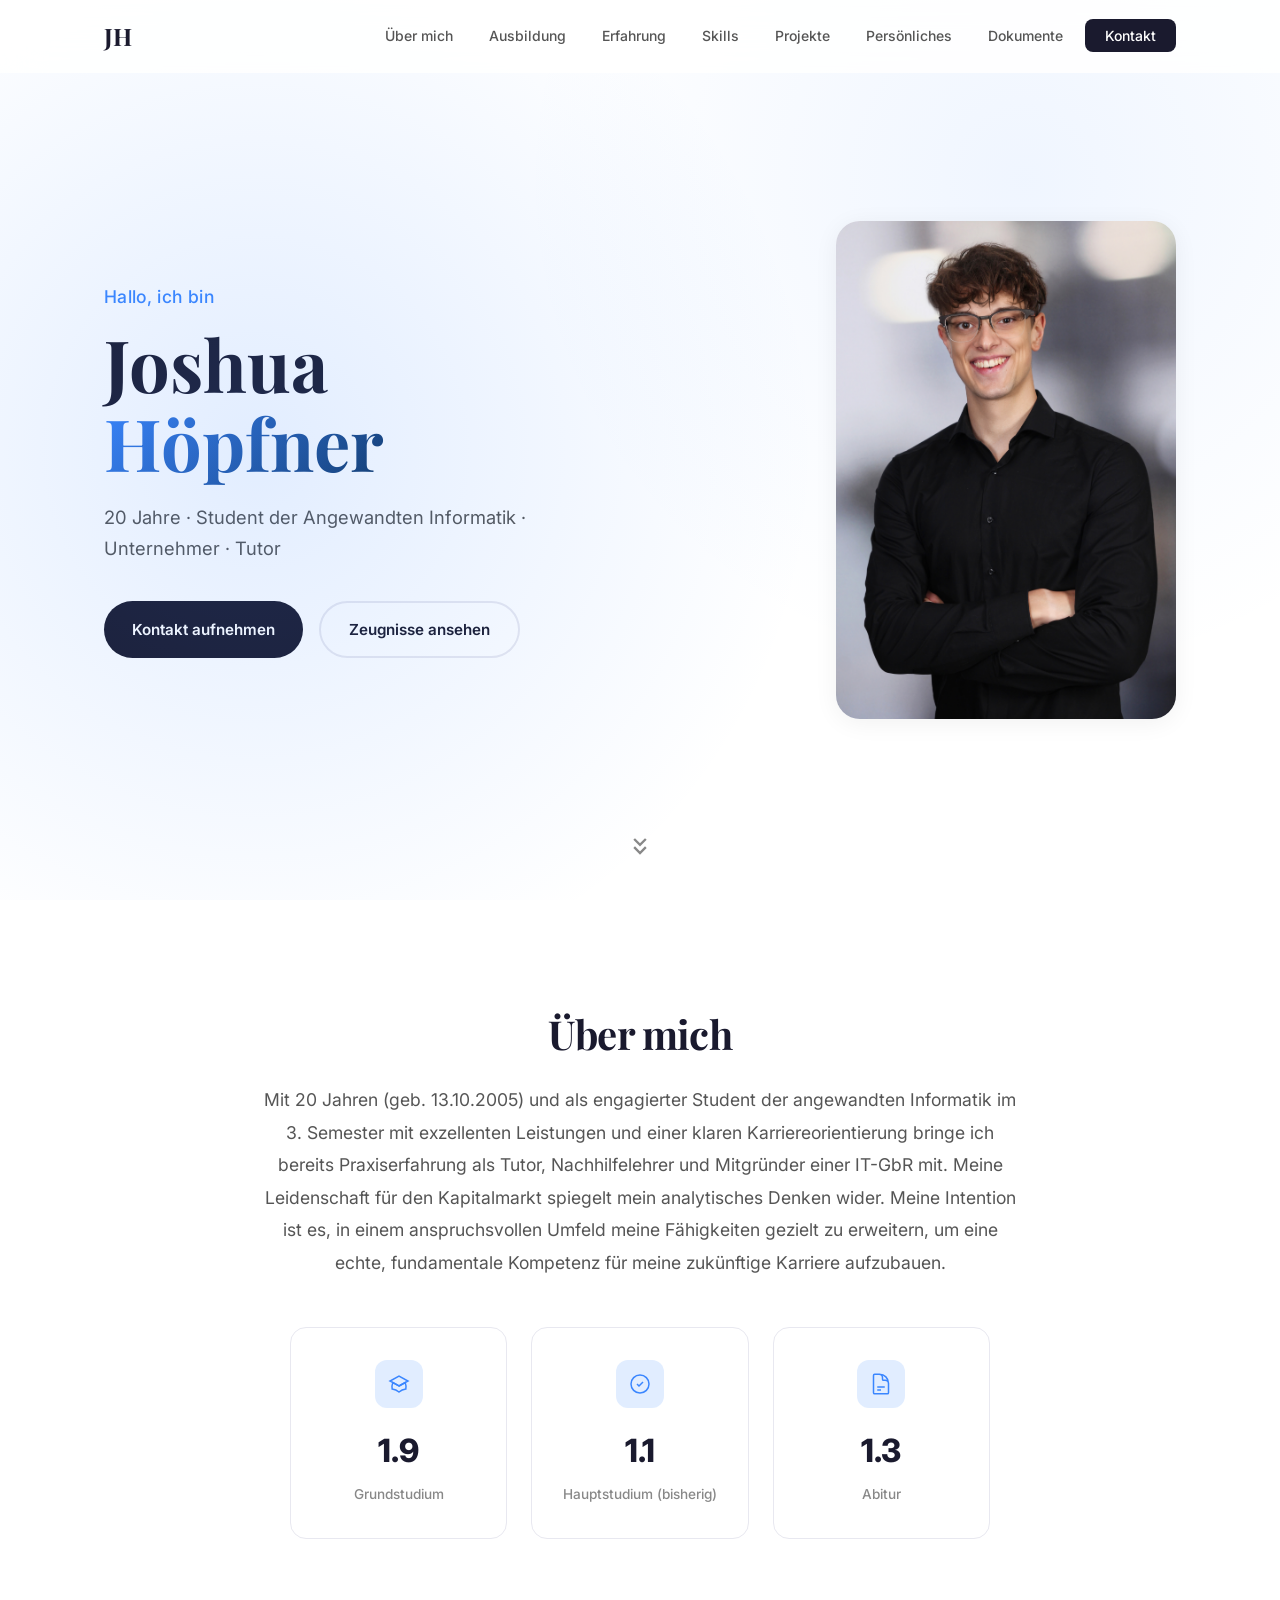
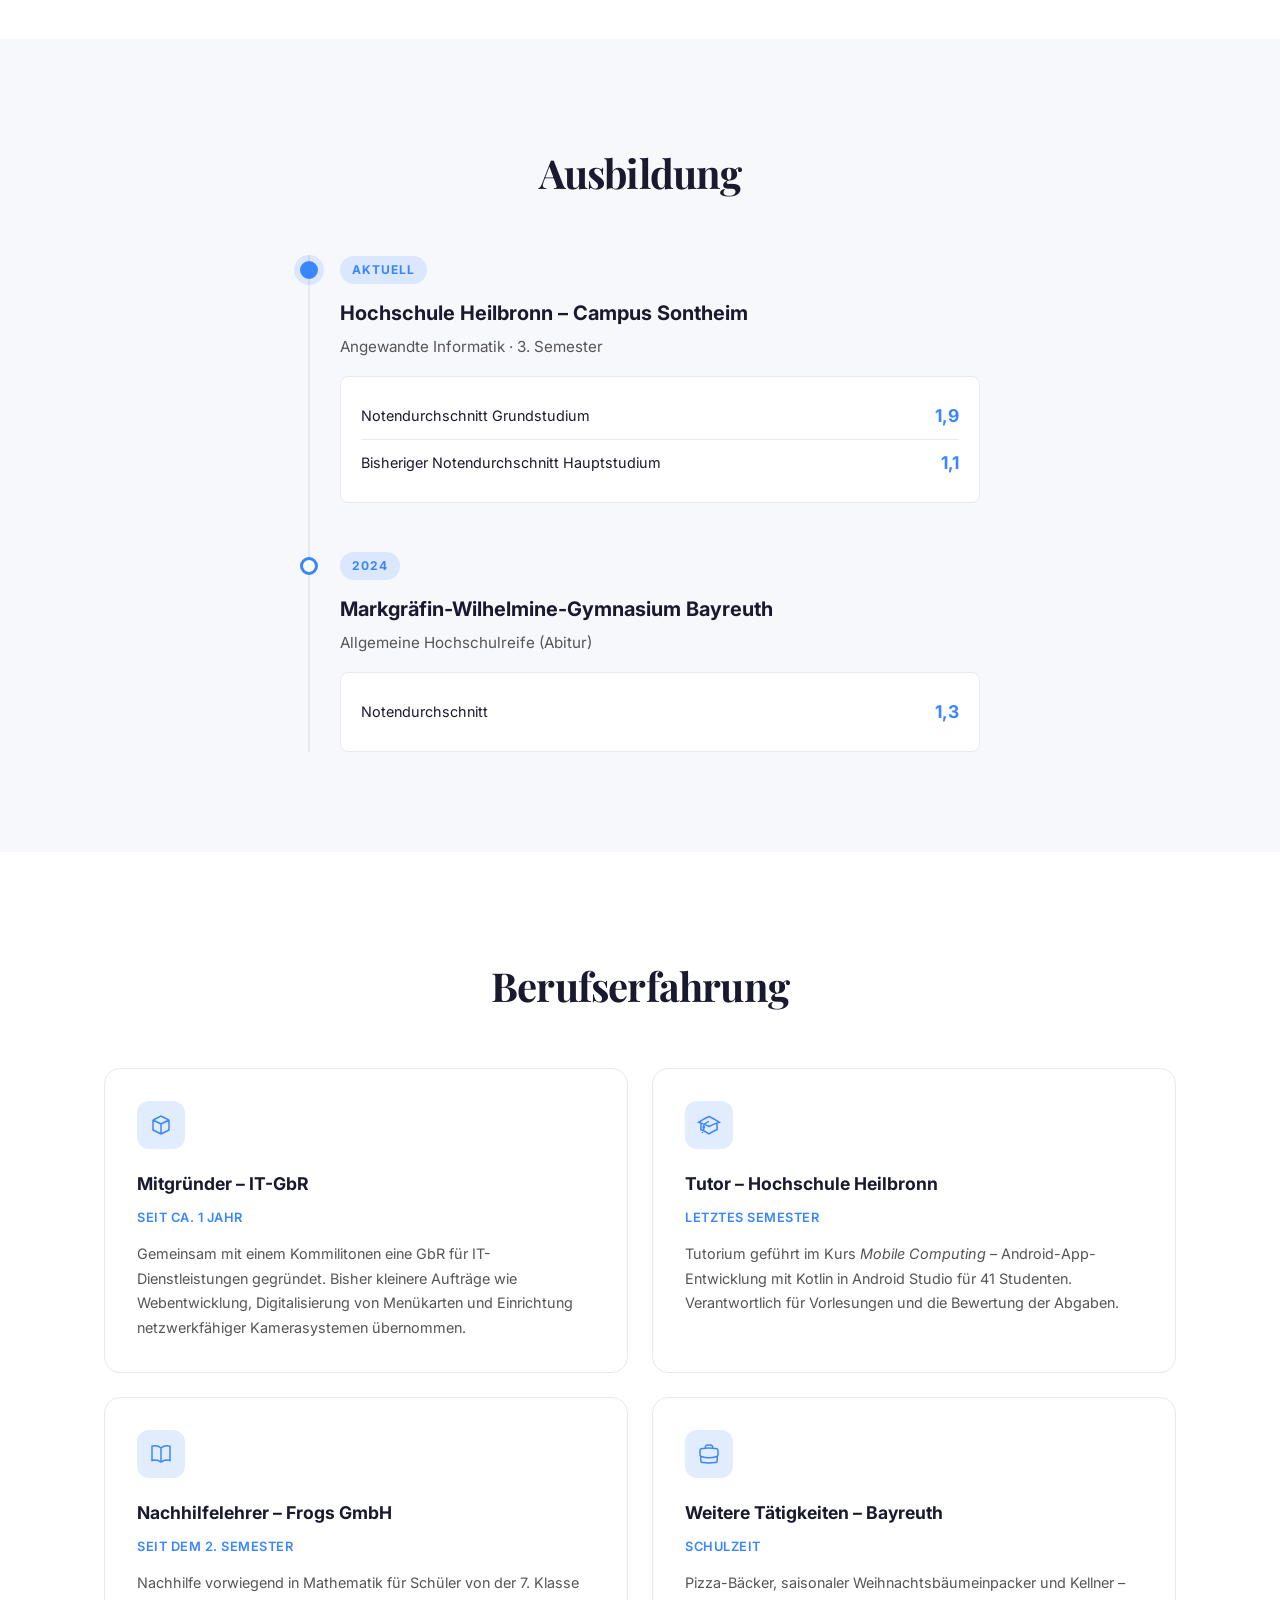
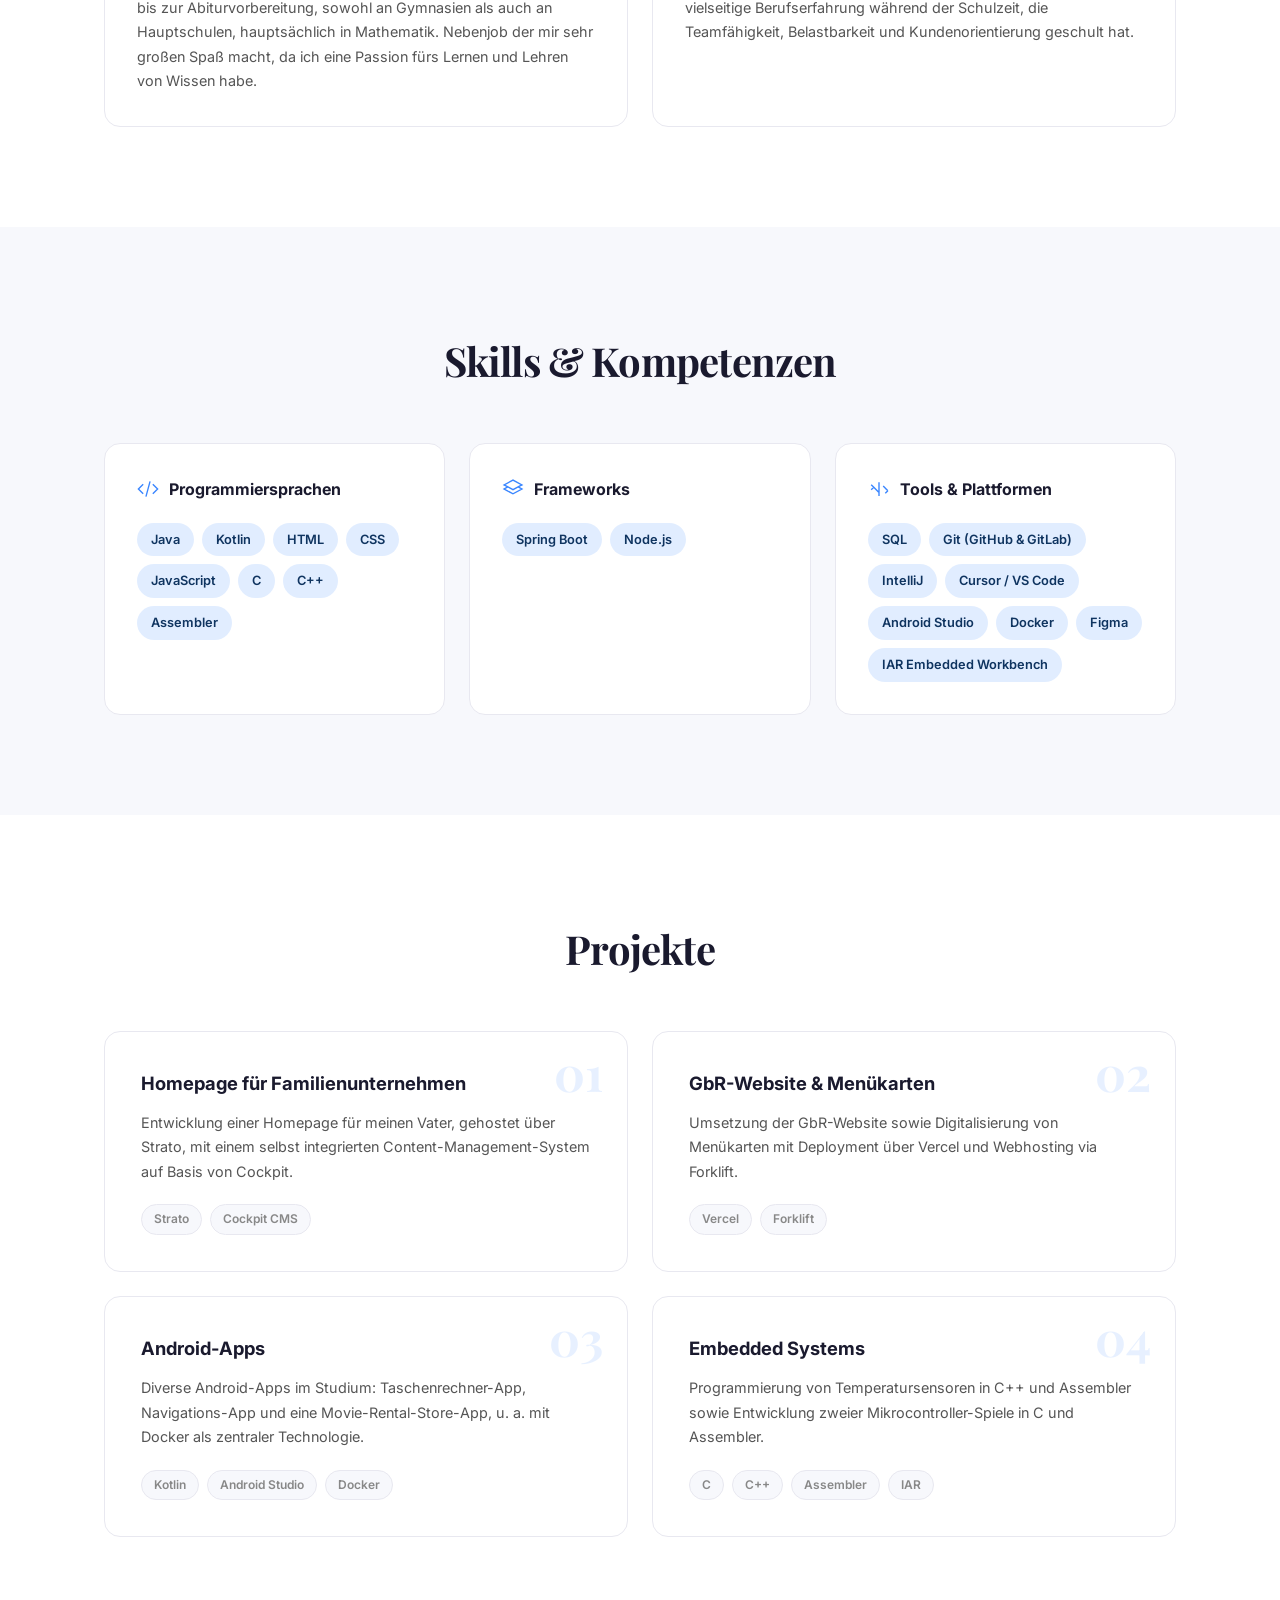
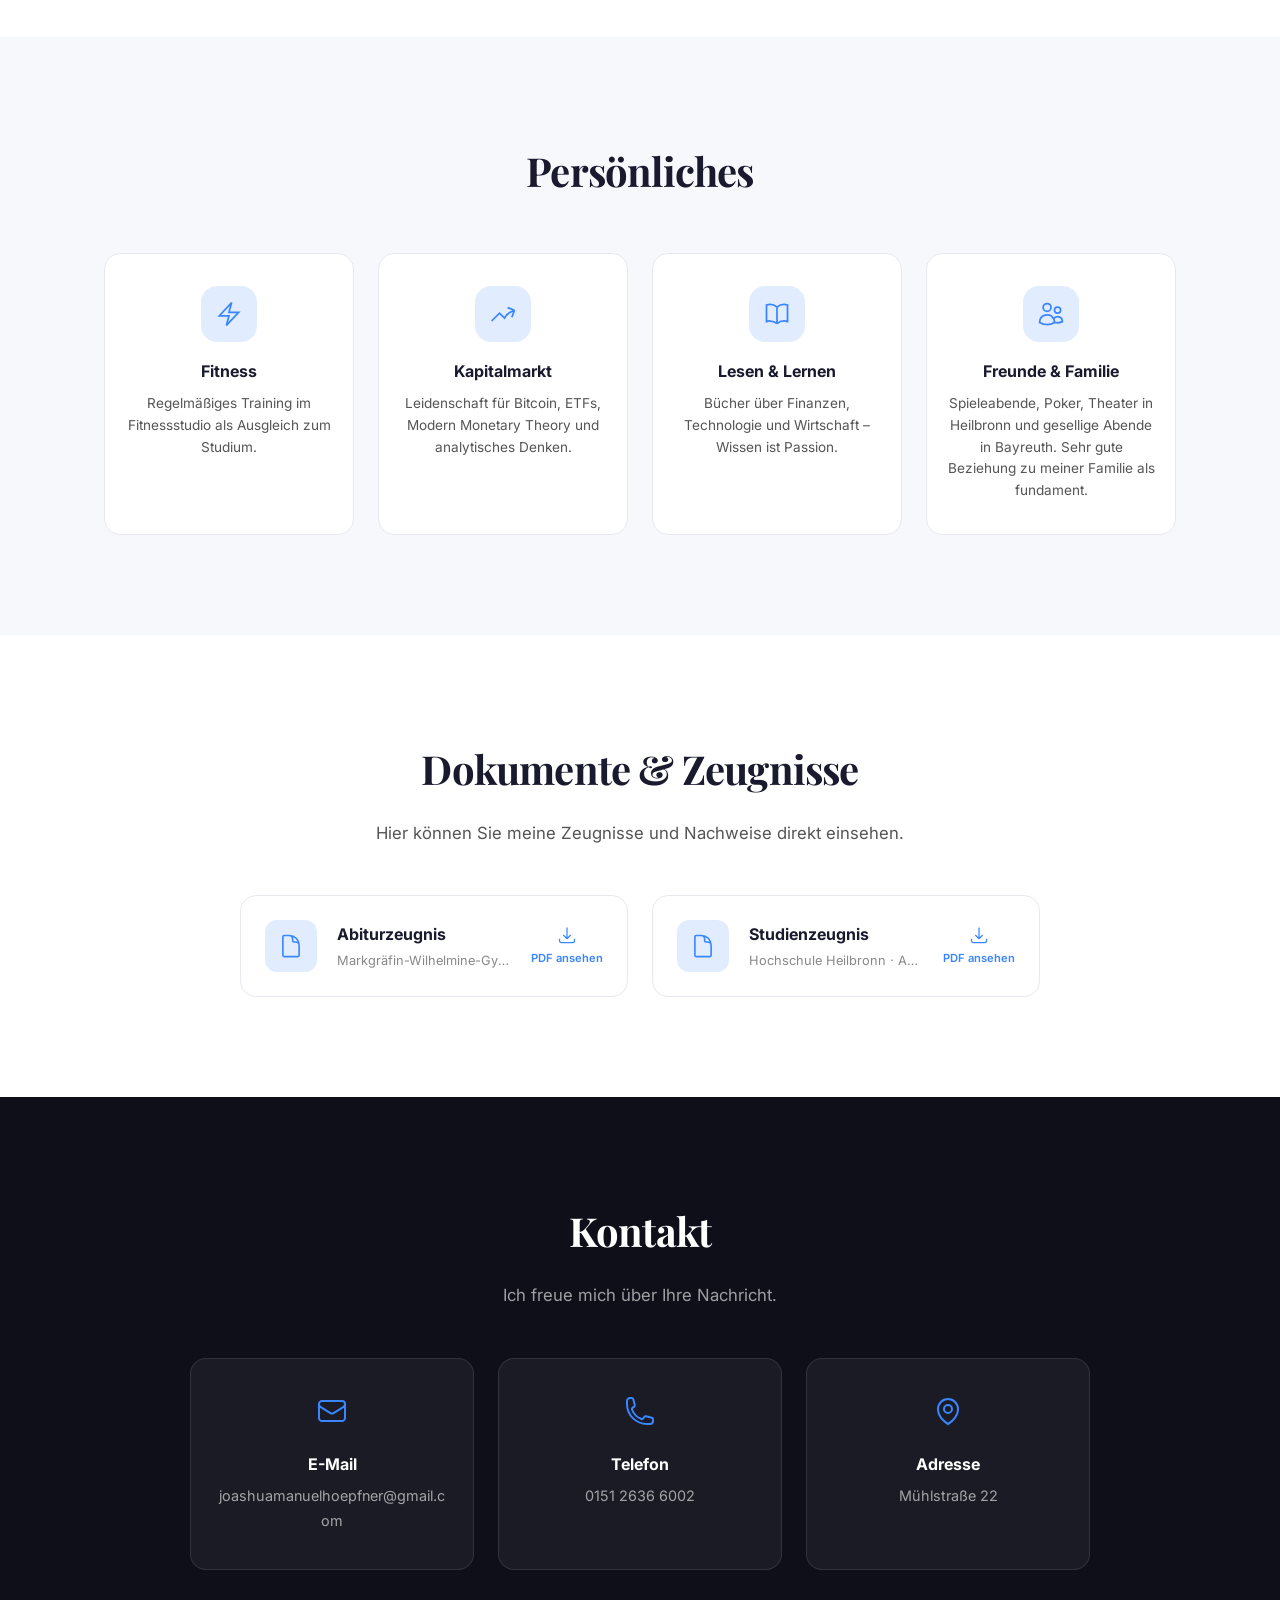
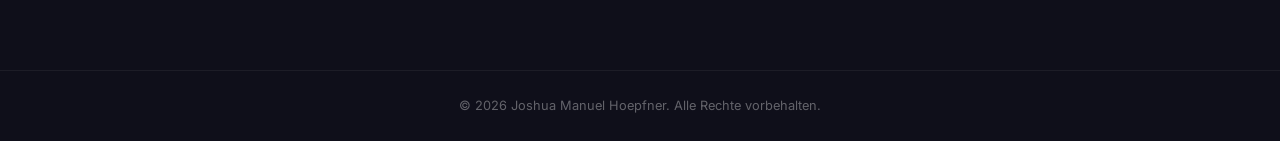
==== index.html @ 31364e6b "Hauptstudiumsdurchschnitt auf 1.1 aktualisiert Made-with: Cursor" ====
<!DOCTYPE html>
<html lang="de">
<head>
    <meta charset="UTF-8">
    <meta name="viewport" content="width=device-width, initial-scale=1.0">
    <title>CV – Joshua Höpfner</title>
    <link rel="stylesheet" href="style.css">
    <link rel="preconnect" href="https://fonts.googleapis.com">
    <link rel="preconnect" href="https://fonts.gstatic.com" crossorigin>
    <link href="https://fonts.googleapis.com/css2?family=Inter:wght@300;400;500;600;700;800&family=Playfair+Display:wght@600;700&display=swap" rel="stylesheet">
</head>
<body>
    <!-- Navigation -->
    <nav class="navbar" id="navbar">
        <div class="nav-container">
            <a href="#hero" class="nav-logo">JH</a>
            <button class="nav-toggle" id="navToggle" aria-label="Menü öffnen">
                <span></span>
                <span></span>
                <span></span>
            </button>
            <ul class="nav-links" id="navLinks">
                <li><a href="#ueber-mich">Über mich</a></li>
                <li><a href="#ausbildung">Ausbildung</a></li>
                <li><a href="#erfahrung">Erfahrung</a></li>
                <li><a href="#skills">Skills</a></li>
                <li><a href="#projekte">Projekte</a></li>
                <li><a href="#persoenliches">Persönliches</a></li>
                <li><a href="#dokumente">Dokumente</a></li>
                <li><a href="#kontakt" class="nav-cta">Kontakt</a></li>
            </ul>
        </div>
    </nav>

    <!-- Hero Section -->
    <section class="hero" id="hero">
        <div class="hero-bg-pattern"></div>
        <div class="hero-container">
            <div class="hero-text">
                <p class="hero-greeting">Hallo, ich bin</p>
                <h1 class="hero-name">Joshua<br><span>Höpfner</span></h1>
                <p class="hero-tagline">20 Jahre &middot; Student der Angewandten Informatik &middot; Unternehmer &middot; Tutor</p>
                <div class="hero-actions">
                    <a href="#kontakt" class="btn btn-primary">Kontakt aufnehmen</a>
                    <a href="#dokumente" class="btn btn-outline">Zeugnisse ansehen</a>
                </div>
            </div>
            <div class="hero-image-wrapper">
                <!-- PLATZHALTER: Ersetze src durch den Pfad zu deinem Bild, z.B. assets/img/joshua.jpg -->
                <div class="hero-image-placeholder" id="heroImage">
                    <img src="assets/img/portrait-placeholder.jpg" alt="Joshua Höpfner – Portrait" onerror="this.style.display='none'; this.parentElement.classList.add('show-fallback');">
                    <div class="hero-fallback">
                        <svg viewBox="0 0 24 24" fill="none" stroke="currentColor" stroke-width="1.5"><path d="M20 21v-2a4 4 0 0 0-4-4H8a4 4 0 0 0-4 4v2"/><circle cx="12" cy="7" r="4"/></svg>
                        <span>Bild hier einfügen</span>
                    </div>
                </div>
            </div>
        </div>
        <a href="#ueber-mich" class="scroll-indicator" aria-label="Nach unten scrollen">
            <svg viewBox="0 0 24 24" fill="none" stroke="currentColor" stroke-width="2"><path d="M7 13l5 5 5-5M7 6l5 5 5-5"/></svg>
        </a>
    </section>

    <!-- Über mich -->
    <section class="section" id="ueber-mich">
        <div class="container">
            <h2 class="section-title fade-in">Über mich</h2>
            <div class="about-content fade-in">
                <p>
                    Mit 20&nbsp;Jahren (geb. 13.10.2005) und als engagierter Student der angewandten Informatik im 3.&nbsp;Semester
                    mit exzellenten Leistungen und einer klaren Karriereorientierung bringe ich bereits Praxiserfahrung
                    als Tutor, Nachhilfelehrer und Mitgründer einer IT-GbR mit. Meine Leidenschaft für den Kapitalmarkt spiegelt mein analytisches
                    Denken wider. Meine Intention ist es, in einem anspruchsvollen Umfeld meine Fähigkeiten gezielt
                    zu erweitern, um eine echte, fundamentale Kompetenz für meine zukünftige Karriere aufzubauen.
                </p>
            </div>
            <div class="about-highlights fade-in">
                <div class="highlight-card">
                    <div class="highlight-icon">
                        <svg viewBox="0 0 24 24" fill="none" stroke="currentColor" stroke-width="1.5"><path d="M12 14l9-5-9-5-9 5 9 5z"/><path d="M12 14l6.16-3.422a12.083 12.083 0 01.665 6.479A11.952 11.952 0 0012 20.055a11.952 11.952 0 00-6.824-2.998 12.078 12.078 0 01.665-6.479L12 14z"/></svg>
                    </div>
                    <h3>1.9</h3>
                    <p>Grundstudium</p>
                </div>
                <div class="highlight-card">
                    <div class="highlight-icon">
                        <svg viewBox="0 0 24 24" fill="none" stroke="currentColor" stroke-width="1.5"><path d="M9 12l2 2 4-4m6 2a9 9 0 11-18 0 9 9 0 0118 0z"/></svg>
                    </div>
                    <h3>1.1</h3>
                    <p>Hauptstudium (bisherig)</p>
                </div>
                <div class="highlight-card">
                    <div class="highlight-icon">
                        <svg viewBox="0 0 24 24" fill="none" stroke="currentColor" stroke-width="1.5"><path d="M19.5 14.25v-2.625a3.375 3.375 0 00-3.375-3.375h-1.5A1.125 1.125 0 0113.5 7.125v-1.5a3.375 3.375 0 00-3.375-3.375H8.25m0 12.75h7.5m-7.5 3H12M10.5 2.25H5.625c-.621 0-1.125.504-1.125 1.125v17.25c0 .621.504 1.125 1.125 1.125h12.75c.621 0 1.125-.504 1.125-1.125V11.25a9 9 0 00-9-9z"/></svg>
                    </div>
                    <h3>1.3</h3>
                    <p>Abitur</p>
                </div>
            </div>
        </div>
    </section>

    <!-- Ausbildung -->
    <section class="section section-alt" id="ausbildung">
        <div class="container">
            <h2 class="section-title fade-in">Ausbildung</h2>
            <div class="timeline">
                <div class="timeline-item fade-in">
                    <div class="timeline-marker"></div>
                    <div class="timeline-content">
                        <div class="timeline-badge">Aktuell</div>
                        <h3>Hochschule Heilbronn – Campus Sontheim</h3>
                        <p class="timeline-subtitle">Angewandte Informatik &middot; 3.&nbsp;Semester</p>
                        <div class="timeline-details">
                            <div class="grade-row">
                                <span>Notendurchschnitt Grundstudium</span>
                                <span class="grade">1,9</span>
                            </div>
                            <div class="grade-row">
                                <span>Bisheriger Notendurchschnitt Hauptstudium</span>
                                <span class="grade">1,1</span>
                            </div>
                        </div>
                    </div>
                </div>
                <div class="timeline-item fade-in">
                    <div class="timeline-marker"></div>
                    <div class="timeline-content">
                        <div class="timeline-badge">2024</div>
                        <h3>Markgräfin-Wilhelmine-Gymnasium Bayreuth</h3>
                        <p class="timeline-subtitle">Allgemeine Hochschulreife (Abitur)</p>
                        <div class="timeline-details">
                            <div class="grade-row">
                                <span>Notendurchschnitt</span>
                                <span class="grade">1,3</span>
                            </div>
                        </div>
                    </div>
                </div>
            </div>
        </div>
    </section>

    <!-- Berufserfahrung -->
    <section class="section" id="erfahrung">
        <div class="container">
            <h2 class="section-title fade-in">Berufserfahrung</h2>
            <div class="experience-grid">

                <div class="exp-card fade-in">
                    <div class="exp-icon">
                        <svg viewBox="0 0 24 24" fill="none" stroke="currentColor" stroke-width="1.5"><path d="M20 7l-8-4-8 4m16 0l-8 4m8-4v10l-8 4m0-10L4 7m8 4v10M4 7v10l8 4"/></svg>
                    </div>
                    <div class="exp-header">
                        <h3>Mitgründer – IT-GbR</h3>
                        <span class="exp-time">seit ca. 1 Jahr</span>
                    </div>
                    <p>
                        Gemeinsam mit einem Kommilitonen eine GbR für IT-Dienstleistungen gegründet.
                        Bisher kleinere Aufträge wie Webentwicklung, Digitalisierung von Menükarten und Einrichtung
                        netzwerkfähiger Kamerasystemen übernommen.
                    </p>
                </div>

                <div class="exp-card fade-in">
                    <div class="exp-icon">
                        <svg viewBox="0 0 24 24" fill="none" stroke="currentColor" stroke-width="1.5"><path d="M4.26 10.147a60.436 60.436 0 00-.491 6.347A48.627 48.627 0 0112 20.904a48.627 48.627 0 018.232-4.41 60.46 60.46 0 00-.491-6.347m-15.482 0a50.57 50.57 0 00-2.658-.813A59.905 59.905 0 0112 3.493a59.902 59.902 0 0110.399 5.84c-.896.248-1.783.52-2.658.814m-15.482 0A50.697 50.697 0 0112 13.489a50.702 50.702 0 017.74-3.342M6.75 15a.75.75 0 100-1.5.75.75 0 000 1.5zm0 0v-3.675A55.378 55.378 0 0112 8.443m-7.007 11.55A5.981 5.981 0 006.75 15.75v-1.5"/></svg>
                    </div>
                    <div class="exp-header">
                        <h3>Tutor – Hochschule Heilbronn</h3>
                        <span class="exp-time">Letztes Semester</span>
                    </div>
                    <p>
                        Tutorium geführt im Kurs <em>Mobile Computing</em> – Android-App-Entwicklung mit
                        Kotlin in Android Studio für 41&nbsp;Studenten. Verantwortlich für Vorlesungen
                        und die Bewertung der Abgaben.
                    </p>
                </div>

                <div class="exp-card fade-in">
                    <div class="exp-icon">
                        <svg viewBox="0 0 24 24" fill="none" stroke="currentColor" stroke-width="1.5"><path d="M12 6.042A8.967 8.967 0 006 3.75c-1.052 0-2.062.18-3 .512v14.25A8.987 8.987 0 016 18c2.305 0 4.408.867 6 2.292m0-14.25a8.966 8.966 0 016-2.292c1.052 0 2.062.18 3 .512v14.25A8.987 8.987 0 0018 18a8.967 8.967 0 00-6 2.292m0-14.25v14.25"/></svg>
                    </div>
                    <div class="exp-header">
                        <h3>Nachhilfelehrer – Frogs GmbH</h3>
                        <span class="exp-time">seit dem 2. Semester</span>
                    </div>
                    <p>
                        Nachhilfe vorwiegend in Mathematik für Schüler von der 7.&nbsp;Klasse
                        bis zur Abiturvorbereitung, sowohl an Gymnasien als auch an Hauptschulen, 
                        hauptsächlich in Mathematik. Nebenjob der mir sehr großen Spaß macht, da 
                        ich eine Passion fürs Lernen und Lehren von Wissen habe.
                    </p>
                </div>

                <div class="exp-card fade-in">
                    <div class="exp-icon">
                        <svg viewBox="0 0 24 24" fill="none" stroke="currentColor" stroke-width="1.5"><path d="M20.25 14.15v4.25c0 1.094-.787 2.036-1.872 2.18-2.087.277-4.216.42-6.378.42s-4.291-.143-6.378-.42c-1.085-.144-1.872-1.086-1.872-2.18v-4.25m16.5 0a2.18 2.18 0 00.75-1.661V8.706c0-1.081-.768-2.015-1.837-2.175a48.114 48.114 0 00-3.413-.387m4.5 8.006c-.194.165-.42.295-.673.38A23.978 23.978 0 0112 15.75c-2.648 0-5.195-.429-7.577-1.22a2.016 2.016 0 01-.673-.38m0 0A2.18 2.18 0 013 12.489V8.706c0-1.081.768-2.015 1.837-2.175a48.111 48.111 0 013.413-.387m7.5 0V5.25A2.25 2.25 0 0013.5 3h-3a2.25 2.25 0 00-2.25 2.25v.894m7.5 0a48.667 48.667 0 00-7.5 0"/></svg>
                    </div>
                    <div class="exp-header">
                        <h3>Weitere Tätigkeiten – Bayreuth</h3>
                        <span class="exp-time">Schulzeit</span>
                    </div>
                    <p>
                        Pizza-Bäcker, saisonaler Weihnachtsbäumeinpacker und Kellner –
                        vielseitige Berufserfahrung während der Schulzeit, die Teamfähigkeit,
                        Belastbarkeit und Kundenorientierung geschult hat.
                    </p>
                </div>

            </div>
        </div>
    </section>

    <!-- Skills -->
    <section class="section section-alt" id="skills">
        <div class="container">
            <h2 class="section-title fade-in">Skills & Kompetenzen</h2>
            <div class="skills-grid">

                <div class="skill-category fade-in">
                    <h3>
                        <svg viewBox="0 0 24 24" fill="none" stroke="currentColor" stroke-width="1.5"><path d="M17.25 6.75L22.5 12l-5.25 5.25m-10.5 0L1.5 12l5.25-5.25m7.5-3l-4.5 16.5"/></svg>
                        Programmiersprachen
                    </h3>
                    <div class="skill-tags">
                        <span class="skill-tag">Java</span>
                        <span class="skill-tag">Kotlin</span>
                        <span class="skill-tag">HTML</span>
                        <span class="skill-tag">CSS</span>
                        <span class="skill-tag">JavaScript</span>
                        <span class="skill-tag">C</span>
                        <span class="skill-tag">C++</span>
                        <span class="skill-tag">Assembler</span>
                    </div>
                </div>

                <div class="skill-category fade-in">
                    <h3>
                        <svg viewBox="0 0 24 24" fill="none" stroke="currentColor" stroke-width="1.5"><path d="M6.429 9.75L2.25 12l4.179 2.25m0-4.5l5.571 3 5.571-3m-11.142 0L2.25 7.5 12 2.25l9.75 5.25-4.179 2.25m0 0L12 12.75 6.429 9.75m11.142 0l4.179 2.25L12 17.25 2.25 12l4.179-2.25m11.142 0L21.75 12l-9.75 5.25L2.25 12"/></svg>
                        Frameworks
                    </h3>
                    <div class="skill-tags">
                        <span class="skill-tag">Spring Boot</span>
                        <span class="skill-tag">Node.js</span>
                    </div>
                </div>

                <div class="skill-category fade-in">
                    <h3>
                        <svg viewBox="0 0 24 24" fill="none" stroke="currentColor" stroke-width="1.5"><path d="M11.42 15.17l-5.1-5.1m0 0L3.5 12.89m2.82-2.82L3.5 7.25M16.58 8.83l5.1 5.1m0 0l-2.82 2.82m2.82-2.82l-2.82-2.82M12 19.5v-15"/></svg>
                        Tools & Plattformen
                    </h3>
                    <div class="skill-tags">
                        <span class="skill-tag">SQL</span>
                        <span class="skill-tag">Git (GitHub & GitLab)</span>
                        <span class="skill-tag">IntelliJ</span>
                        <span class="skill-tag">Cursor / VS Code</span>
                        <span class="skill-tag">Android Studio</span>
                        <span class="skill-tag">Docker</span>
                        <span class="skill-tag">Figma</span>
                        <span class="skill-tag">IAR Embedded Workbench</span>
                    </div>
                </div>

            </div>
        </div>
    </section>

    <!-- Projekte -->
    <section class="section" id="projekte">
        <div class="container">
            <h2 class="section-title fade-in">Projekte</h2>
            <div class="projects-grid">

                <div class="project-card fade-in">
                    <div class="project-number">01</div>
                    <h3>Homepage für Familienunternehmen</h3>
                    <p>
                        Entwicklung einer Homepage für meinen Vater, gehostet über Strato,
                        mit einem selbst integrierten Content-Management-System auf Basis von Cockpit.
                    </p>
                    <div class="project-tech">
                        <span>Strato</span><span>Cockpit CMS</span>
                    </div>
                </div>

                <div class="project-card fade-in">
                    <div class="project-number">02</div>
                    <h3>GbR-Website & Menükarten</h3>
                    <p>
                        Umsetzung der GbR-Website sowie Digitalisierung von Menükarten
                        mit Deployment über Vercel und Webhosting via Forklift.
                    </p>
                    <div class="project-tech">
                        <span>Vercel</span><span>Forklift</span>
                    </div>
                </div>

                <div class="project-card fade-in">
                    <div class="project-number">03</div>
                    <h3>Android-Apps</h3>
                    <p>
                        Diverse Android-Apps im Studium: Taschenrechner-App, Navigations-App
                        und eine Movie-Rental-Store-App, u.&nbsp;a. mit Docker als zentraler Technologie.
                    </p>
                    <div class="project-tech">
                        <span>Kotlin</span><span>Android Studio</span><span>Docker</span>
                    </div>
                </div>

                <div class="project-card fade-in">
                    <div class="project-number">04</div>
                    <h3>Embedded Systems</h3>
                    <p>
                        Programmierung von Temperatursensoren in C++ und Assembler sowie
                        Entwicklung zweier Mikrocontroller-Spiele in C und Assembler.
                    </p>
                    <div class="project-tech">
                        <span>C</span><span>C++</span><span>Assembler</span><span>IAR</span>
                    </div>
                </div>

            </div>
        </div>
    </section>

    <!-- Persönliches -->
    <section class="section section-alt" id="persoenliches">
        <div class="container">
            <h2 class="section-title fade-in">Persönliches</h2>
            <div class="personal-grid fade-in">

                <div class="personal-card">
                    <div class="personal-icon">
                        <svg viewBox="0 0 24 24" fill="none" stroke="currentColor" stroke-width="1.5"><path d="M3.75 13.5l10.5-11.25L12 10.5h8.25L9.75 21.75 12 13.5H3.75z"/></svg>
                    </div>
                    <h3>Fitness</h3>
                    <p>Regelmäßiges Training im Fitnessstudio als Ausgleich zum Studium.</p>
                </div>

                <div class="personal-card">
                    <div class="personal-icon">
                        <svg viewBox="0 0 24 24" fill="none" stroke="currentColor" stroke-width="1.5"><path d="M2.25 18L9 11.25l4.306 4.307a11.95 11.95 0 015.814-5.519l2.74-1.22m0 0l-5.94-2.28m5.94 2.28l-2.28 5.941"/></svg>
                    </div>
                    <h3>Kapitalmarkt</h3>
                    <p>Leidenschaft für Bitcoin, ETFs, Modern Monetary Theory und analytisches Denken.</p>
                </div>

                <div class="personal-card">
                    <div class="personal-icon">
                        <svg viewBox="0 0 24 24" fill="none" stroke="currentColor" stroke-width="1.5"><path d="M12 6.042A8.967 8.967 0 006 3.75c-1.052 0-2.062.18-3 .512v14.25A8.987 8.987 0 016 18c2.305 0 4.408.867 6 2.292m0-14.25a8.966 8.966 0 016-2.292c1.052 0 2.062.18 3 .512v14.25A8.987 8.987 0 0018 18a8.967 8.967 0 00-6 2.292m0-14.25v14.25"/></svg>
                    </div>
                    <h3>Lesen & Lernen</h3>
                    <p>Bücher über Finanzen, Technologie und Wirtschaft – Wissen ist Passion.</p>
                </div>

                <div class="personal-card">
                    <div class="personal-icon">
                        <svg viewBox="0 0 24 24" fill="none" stroke="currentColor" stroke-width="1.5"><path d="M15 19.128a9.38 9.38 0 002.625.372 9.337 9.337 0 004.121-.952 4.125 4.125 0 00-7.533-2.493M15 19.128v-.003c0-1.113-.285-2.16-.786-3.07M15 19.128v.106A12.318 12.318 0 018.624 21c-2.331 0-4.512-.645-6.374-1.766l-.001-.109a6.375 6.375 0 0111.964-3.07M12 6.375a3.375 3.375 0 11-6.75 0 3.375 3.375 0 016.75 0zm8.25 2.25a2.625 2.625 0 11-5.25 0 2.625 2.625 0 015.25 0z"/></svg>
                    </div>
                    <h3>Freunde & Familie</h3>
                    <p>Spieleabende, Poker, Theater in Heilbronn und gesellige Abende in Bayreuth. 
                        Sehr gute Beziehung zu meiner Familie als fundament.</p>
                </div>

            </div>
        </div>
    </section>

    <!-- Dokumente -->
    <section class="section" id="dokumente">
        <div class="container">
            <h2 class="section-title fade-in">Dokumente & Zeugnisse</h2>
            <p class="section-subtitle fade-in">Hier können Sie meine Zeugnisse und Nachweise direkt einsehen.</p>
            <div class="docs-grid fade-in">

                <a href="assets/docs/Abiturzeugnis Josh.pdf" target="_blank" class="doc-card">
                    <div class="doc-icon">
                        <svg viewBox="0 0 24 24" fill="none" stroke="currentColor" stroke-width="1.5"><path d="M19.5 14.25v-2.625a3.375 3.375 0 00-3.375-3.375h-1.5A1.125 1.125 0 0113.5 7.125v-1.5a3.375 3.375 0 00-3.375-3.375H8.25m2.25 0H5.625c-.621 0-1.125.504-1.125 1.125v17.25c0 .621.504 1.125 1.125 1.125h12.75c.621 0 1.125-.504 1.125-1.125V11.25a9 9 0 00-9-9z"/></svg>
                    </div>
                    <div class="doc-info">
                        <h3>Abiturzeugnis</h3>
                        <p>Markgräfin-Wilhelmine-Gymnasium Bayreuth &middot; 2024</p>
                    </div>
                    <div class="doc-action">
                        <svg viewBox="0 0 24 24" fill="none" stroke="currentColor" stroke-width="1.5"><path d="M3 16.5v2.25A2.25 2.25 0 005.25 21h13.5A2.25 2.25 0 0021 18.75V16.5M16.5 12L12 16.5m0 0L7.5 12m4.5 4.5V3"/></svg>
                        <span>PDF ansehen</span>
                    </div>
                </a>

                <a href="assets/docs/studienzeugnis.pdf" target="_blank" class="doc-card">
                    <div class="doc-icon">
                        <svg viewBox="0 0 24 24" fill="none" stroke="currentColor" stroke-width="1.5"><path d="M19.5 14.25v-2.625a3.375 3.375 0 00-3.375-3.375h-1.5A1.125 1.125 0 0113.5 7.125v-1.5a3.375 3.375 0 00-3.375-3.375H8.25m2.25 0H5.625c-.621 0-1.125.504-1.125 1.125v17.25c0 .621.504 1.125 1.125 1.125h12.75c.621 0 1.125-.504 1.125-1.125V11.25a9 9 0 00-9-9z"/></svg>
                    </div>
                    <div class="doc-info">
                        <h3>Studienzeugnis</h3>
                        <p>Hochschule Heilbronn &middot; Angewandte Informatik</p>
                    </div>
                    <div class="doc-action">
                        <svg viewBox="0 0 24 24" fill="none" stroke="currentColor" stroke-width="1.5"><path d="M3 16.5v2.25A2.25 2.25 0 005.25 21h13.5A2.25 2.25 0 0021 18.75V16.5M16.5 12L12 16.5m0 0L7.5 12m4.5 4.5V3"/></svg>
                        <span>PDF ansehen</span>
                    </div>
                </a>

            </div>
        </div>
    </section>

    <!-- Kontakt -->
    <section class="section section-dark" id="kontakt">
        <div class="container">
            <h2 class="section-title fade-in">Kontakt</h2>
            <p class="section-subtitle fade-in light">Ich freue mich über Ihre Nachricht.</p>
            <div class="contact-grid fade-in">

                <a href="mailto:joashuamanuelhoepfner@gmail.com" class="contact-card">
                    <svg viewBox="0 0 24 24" fill="none" stroke="currentColor" stroke-width="1.5"><path d="M21.75 6.75v10.5a2.25 2.25 0 01-2.25 2.25h-15a2.25 2.25 0 01-2.25-2.25V6.75m19.5 0A2.25 2.25 0 0019.5 4.5h-15a2.25 2.25 0 00-2.25 2.25m19.5 0v.243a2.25 2.25 0 01-1.07 1.916l-7.5 4.615a2.25 2.25 0 01-2.36 0L3.32 8.91a2.25 2.25 0 01-1.07-1.916V6.75"/></svg>
                    <h3>E-Mail</h3>
                    <p>joashuamanuelhoepfner@gmail.com</p>
                </a>

                <a href="tel:+4915126366002" class="contact-card">
                    <svg viewBox="0 0 24 24" fill="none" stroke="currentColor" stroke-width="1.5"><path d="M2.25 6.75c0 8.284 6.716 15 15 15h2.25a2.25 2.25 0 002.25-2.25v-1.372c0-.516-.351-.966-.852-1.091l-4.423-1.106c-.44-.11-.902.055-1.173.417l-.97 1.293c-.282.376-.769.542-1.21.38a12.035 12.035 0 01-7.143-7.143c-.162-.441.004-.928.38-1.21l1.293-.97c.363-.271.527-.734.417-1.173L6.963 3.102a1.125 1.125 0 00-1.091-.852H4.5A2.25 2.25 0 002.25 4.5v2.25z"/></svg>
                    <h3>Telefon</h3>
                    <p>0151 2636 6002</p>
                </a>

                <div class="contact-card">
                    <svg viewBox="0 0 24 24" fill="none" stroke="currentColor" stroke-width="1.5"><path d="M15 10.5a3 3 0 11-6 0 3 3 0 016 0z"/><path d="M19.5 10.5c0 7.142-7.5 11.25-7.5 11.25S4.5 17.642 4.5 10.5a7.5 7.5 0 1115 0z"/></svg>
                    <h3>Adresse</h3>
                    <p>Mühlstraße 22</p>
                </div>

            </div>
        </div>
    </section>

    <!-- Footer -->
    <footer class="footer">
        <div class="container">
            <p>&copy; 2026 Joshua Manuel Hoepfner. Alle Rechte vorbehalten.</p>
        </div>
    </footer>

    <script src="script.js"></script>
</body>
</html>
---- style.css ----
/* ========================================
   CV Website – Joshua Höpfner
   Modern, clean, professional design
   ======================================== */

/* --- Reset & Base --- */
*, *::before, *::after {
    margin: 0;
    padding: 0;
    box-sizing: border-box;
}

:root {
    --primary: #1a1a2e;
    --primary-light: #16213e;
    --accent: #0f3460;
    --accent-bright: #3a86ff;
    --accent-glow: rgba(58, 134, 255, 0.15);
    --text: #1a1a2e;
    --text-light: #555;
    --text-muted: #888;
    --bg: #ffffff;
    --bg-alt: #f7f8fc;
    --bg-dark: #0f0f1a;
    --border: #e8e8f0;
    --card-shadow: 0 4px 24px rgba(0, 0, 0, 0.06);
    --card-shadow-hover: 0 8px 40px rgba(0, 0, 0, 0.1);
    --radius: 16px;
    --radius-sm: 8px;
    --transition: 0.3s cubic-bezier(0.4, 0, 0.2, 1);
}

html {
    scroll-behavior: smooth;
    font-size: 16px;
}

body {
    font-family: 'Inter', -apple-system, BlinkMacSystemFont, 'Segoe UI', sans-serif;
    color: var(--text);
    background: var(--bg);
    line-height: 1.7;
    -webkit-font-smoothing: antialiased;
    -moz-osx-font-smoothing: grayscale;
    overflow-x: hidden;
}

a {
    color: inherit;
    text-decoration: none;
}

img {
    max-width: 100%;
    display: block;
}

.container {
    width: 100%;
    max-width: 1120px;
    margin: 0 auto;
    padding: 0 24px;
    box-sizing: border-box;
}

/* --- Navbar --- */
.navbar {
    position: fixed;
    top: 0;
    left: 0;
    right: 0;
    z-index: 1000;
    background: rgba(255, 255, 255, 0.85);
    backdrop-filter: blur(20px);
    -webkit-backdrop-filter: blur(20px);
    border-bottom: 1px solid transparent;
    transition: var(--transition);
}

.navbar.scrolled {
    border-bottom-color: var(--border);
    box-shadow: 0 1px 12px rgba(0, 0, 0, 0.04);
}

.nav-container {
    max-width: 1120px;
    margin: 0 auto;
    padding: 0 24px;
    display: flex;
    align-items: center;
    justify-content: space-between;
    height: 72px;
}

.nav-logo {
    font-family: 'Playfair Display', serif;
    font-weight: 700;
    font-size: 1.5rem;
    color: var(--primary);
    letter-spacing: -0.02em;
}

.nav-links {
    display: flex;
    align-items: center;
    gap: 8px;
    list-style: none;
}

.nav-links a {
    font-size: 0.875rem;
    font-weight: 500;
    color: var(--text-light);
    padding: 8px 14px;
    border-radius: var(--radius-sm);
    transition: var(--transition);
}

.nav-links a:hover {
    color: var(--text);
    background: var(--bg-alt);
}

.nav-links a.active-link {
    color: var(--accent-bright);
    background: var(--accent-glow);
}

.nav-cta {
    background: var(--primary) !important;
    color: #fff !important;
    padding: 8px 20px !important;
}

.nav-cta:hover {
    background: var(--accent) !important;
    color: #fff !important;
}

.nav-toggle {
    display: none;
    flex-direction: column;
    gap: 5px;
    background: none;
    border: none;
    cursor: pointer;
    padding: 8px;
}

.nav-toggle span {
    display: block;
    width: 24px;
    height: 2px;
    background: var(--text);
    border-radius: 2px;
    transition: var(--transition);
}

/* --- Hero --- */
.hero {
    position: relative;
    min-height: 100vh;
    display: flex;
    align-items: center;
    padding: 120px 0 80px;
    overflow: hidden;
}

.hero-bg-pattern {
    position: absolute;
    top: 0;
    left: 0;
    width: 100%;
    height: 100%;
    background:
        radial-gradient(circle at 20% 50%, var(--accent-glow) 0%, transparent 50%),
        radial-gradient(circle at 80% 20%, rgba(58, 134, 255, 0.08) 0%, transparent 40%);
    pointer-events: none;
}

.hero-container {
    max-width: 1120px;
    margin: 0 auto;
    padding: 0 24px;
    display: flex;
    align-items: center;
    gap: 80px;
    width: 100%;
}

.hero-text {
    flex: 1;
}

.hero-greeting {
    font-size: 1.1rem;
    font-weight: 500;
    color: var(--accent-bright);
    margin-bottom: 12px;
    letter-spacing: 0.02em;
}

.hero-name {
    font-family: 'Playfair Display', serif;
    font-size: clamp(3rem, 6vw, 4.5rem);
    font-weight: 700;
    line-height: 1.1;
    color: var(--primary);
    margin-bottom: 20px;
}

.hero-name span {
    background: linear-gradient(135deg, var(--accent-bright), var(--accent));
    -webkit-background-clip: text;
    -webkit-text-fill-color: transparent;
    background-clip: text;
}

.hero-tagline {
    font-size: 1.15rem;
    color: var(--text-light);
    margin-bottom: 36px;
    max-width: 480px;
}

.hero-actions {
    display: flex;
    gap: 16px;
    flex-wrap: wrap;
}

.btn {
    display: inline-flex;
    align-items: center;
    gap: 8px;
    font-family: inherit;
    font-size: 0.95rem;
    font-weight: 600;
    padding: 14px 28px;
    border-radius: 50px;
    cursor: pointer;
    transition: var(--transition);
    border: none;
}

.btn-primary {
    background: var(--primary);
    color: #fff;
}

.btn-primary:hover {
    background: var(--accent);
    transform: translateY(-2px);
    box-shadow: 0 8px 24px rgba(15, 52, 96, 0.25);
}

.btn-outline {
    background: transparent;
    color: var(--text);
    border: 2px solid var(--border);
}

.btn-outline:hover {
    border-color: var(--accent-bright);
    color: var(--accent-bright);
    transform: translateY(-2px);
}

/* Hero image */
.hero-image-wrapper {
    flex-shrink: 0;
}

.hero-image-placeholder {
    width: 340px;
    aspect-ratio: 1535 / 2244; /* Entspricht dem Seitenverhältnis des Portrait-Fotos */
    border-radius: 24px;
    overflow: hidden;
    position: relative;
    background: linear-gradient(145deg, var(--bg-alt), #eef1f8);
    box-shadow: var(--card-shadow);
}

.hero-image-placeholder img {
    width: 100%;
    height: 100%;
    object-fit: cover;
}

.hero-fallback {
    display: none;
    flex-direction: column;
    align-items: center;
    justify-content: center;
    width: 100%;
    height: 100%;
    color: var(--text-muted);
    gap: 16px;
}

.hero-fallback svg {
    width: 64px;
    height: 64px;
    opacity: 0.4;
}

.hero-fallback span {
    font-size: 0.875rem;
    font-weight: 500;
}

.hero-image-placeholder.show-fallback .hero-fallback {
    display: flex;
}

/* Scroll indicator */
.scroll-indicator {
    position: absolute;
    bottom: 32px;
    left: 50%;
    transform: translateX(-50%);
    animation: bounce 2s infinite;
}

.scroll-indicator svg {
    width: 28px;
    height: 28px;
    color: var(--text-muted);
}

@keyframes bounce {
    0%, 20%, 50%, 80%, 100% { transform: translateX(-50%) translateY(0); }
    40% { transform: translateX(-50%) translateY(-8px); }
    60% { transform: translateX(-50%) translateY(-4px); }
}

/* --- Sections --- */
.section {
    padding: 100px 0;
}

.section-alt {
    background: var(--bg-alt);
}

.section-dark {
    background: var(--bg-dark);
    color: #fff;
}

.section-title {
    font-family: 'Playfair Display', serif;
    font-size: 2.5rem;
    font-weight: 700;
    text-align: center;
    margin-bottom: 16px;
    letter-spacing: -0.02em;
}

.section-subtitle {
    text-align: center;
    color: var(--text-light);
    font-size: 1.05rem;
    margin-bottom: 48px;
}

.section-subtitle.light {
    color: rgba(255, 255, 255, 0.6);
}

/* --- About --- */
.about-content {
    max-width: 760px;
    margin: 0 auto 48px;
    text-align: center;
    font-size: 1.1rem;
    color: var(--text-light);
    line-height: 1.85;
}

.about-highlights {
    display: grid;
    grid-template-columns: repeat(3, 1fr);
    gap: 24px;
    max-width: 700px;
    margin: 0 auto;
}

.highlight-card {
    text-align: center;
    padding: 32px 24px;
    background: var(--bg);
    border: 1px solid var(--border);
    border-radius: var(--radius);
    transition: var(--transition);
}

.highlight-card:hover {
    transform: translateY(-4px);
    box-shadow: var(--card-shadow-hover);
    border-color: var(--accent-bright);
}

.highlight-icon {
    width: 48px;
    height: 48px;
    margin: 0 auto 16px;
    display: flex;
    align-items: center;
    justify-content: center;
    background: var(--accent-glow);
    border-radius: 12px;
}

.highlight-icon svg {
    width: 24px;
    height: 24px;
    color: var(--accent-bright);
}

.highlight-card h3 {
    font-size: 2rem;
    font-weight: 800;
    color: var(--primary);
    margin-bottom: 4px;
}

.highlight-card p {
    font-size: 0.85rem;
    color: var(--text-muted);
    font-weight: 500;
}

/* --- Timeline --- */
.timeline {
    max-width: 680px;
    margin: 48px auto 0;
    position: relative;
    padding-left: 40px;
}

.timeline::before {
    content: '';
    position: absolute;
    left: 8px;
    top: 0;
    bottom: 0;
    width: 2px;
    background: var(--border);
}

.timeline-item {
    position: relative;
    margin-bottom: 48px;
}

.timeline-item:last-child {
    margin-bottom: 0;
}

.timeline-marker {
    position: absolute;
    left: -40px;
    top: 6px;
    width: 18px;
    height: 18px;
    background: var(--bg);
    border: 3px solid var(--accent-bright);
    border-radius: 50%;
    z-index: 1;
}

.timeline-item:first-child .timeline-marker {
    background: var(--accent-bright);
    box-shadow: 0 0 0 6px var(--accent-glow);
}

.timeline-badge {
    display: inline-block;
    font-size: 0.75rem;
    font-weight: 700;
    text-transform: uppercase;
    letter-spacing: 0.08em;
    color: var(--accent-bright);
    background: var(--accent-glow);
    padding: 4px 12px;
    border-radius: 50px;
    margin-bottom: 12px;
}

.timeline-content h3 {
    font-size: 1.25rem;
    font-weight: 700;
    margin-bottom: 4px;
}

.timeline-subtitle {
    color: var(--text-light);
    font-size: 0.95rem;
    margin-bottom: 16px;
}

.timeline-details {
    background: var(--bg);
    border: 1px solid var(--border);
    border-radius: var(--radius-sm);
    padding: 16px 20px;
}

.grade-row {
    display: flex;
    justify-content: space-between;
    align-items: center;
    padding: 8px 0;
    font-size: 0.9rem;
}

.grade-row:not(:last-child) {
    border-bottom: 1px solid var(--border);
}

.grade {
    font-weight: 700;
    color: var(--accent-bright);
    font-size: 1.1rem;
}

/* --- Experience --- */
.experience-grid {
    display: grid;
    grid-template-columns: repeat(2, 1fr);
    gap: 24px;
    margin-top: 48px;
}

.exp-card {
    background: var(--bg);
    border: 1px solid var(--border);
    border-radius: var(--radius);
    padding: 32px;
    transition: var(--transition);
}

.exp-card:hover {
    transform: translateY(-4px);
    box-shadow: var(--card-shadow-hover);
    border-color: var(--accent-bright);
}

.exp-icon {
    width: 48px;
    height: 48px;
    display: flex;
    align-items: center;
    justify-content: center;
    background: var(--accent-glow);
    border-radius: 12px;
    margin-bottom: 20px;
}

.exp-icon svg {
    width: 24px;
    height: 24px;
    color: var(--accent-bright);
}

.exp-header {
    margin-bottom: 12px;
}

.exp-header h3 {
    font-size: 1.1rem;
    font-weight: 700;
    margin-bottom: 4px;
}

.exp-time {
    font-size: 0.8rem;
    font-weight: 600;
    color: var(--accent-bright);
    text-transform: uppercase;
    letter-spacing: 0.04em;
}

.exp-card p {
    font-size: 0.9rem;
    color: var(--text-light);
    line-height: 1.7;
}

/* --- Skills --- */
.skills-grid {
    display: grid;
    grid-template-columns: repeat(3, 1fr);
    gap: 24px;
    margin-top: 48px;
}

.skill-category {
    background: var(--bg);
    border: 1px solid var(--border);
    border-radius: var(--radius);
    padding: 32px;
    transition: var(--transition);
}

.skill-category:hover {
    box-shadow: var(--card-shadow-hover);
    border-color: var(--accent-bright);
}

.skill-category h3 {
    display: flex;
    align-items: center;
    gap: 10px;
    font-size: 1rem;
    font-weight: 700;
    margin-bottom: 20px;
}

.skill-category h3 svg {
    width: 22px;
    height: 22px;
    color: var(--accent-bright);
    flex-shrink: 0;
}

.skill-tags {
    display: flex;
    flex-wrap: wrap;
    gap: 8px;
}

.skill-tag {
    display: inline-block;
    font-size: 0.8rem;
    font-weight: 600;
    padding: 6px 14px;
    background: var(--accent-glow);
    color: var(--accent);
    border-radius: 50px;
    transition: var(--transition);
}

.skill-tag:hover {
    background: var(--accent-bright);
    color: #fff;
}

/* --- Projects --- */
.projects-grid {
    display: grid;
    grid-template-columns: repeat(2, 1fr);
    gap: 24px;
    margin-top: 48px;
}

.project-card {
    background: var(--bg);
    border: 1px solid var(--border);
    border-radius: var(--radius);
    padding: 36px;
    transition: var(--transition);
    position: relative;
    overflow: hidden;
}

.project-card:hover {
    transform: translateY(-4px);
    box-shadow: var(--card-shadow-hover);
    border-color: var(--accent-bright);
}

.project-number {
    font-family: 'Playfair Display', serif;
    font-size: 3rem;
    font-weight: 700;
    color: var(--accent-glow);
    position: absolute;
    top: 16px;
    right: 24px;
    line-height: 1;
    color: rgba(58, 134, 255, 0.12);
}

.project-card h3 {
    font-size: 1.15rem;
    font-weight: 700;
    margin-bottom: 12px;
    position: relative;
}

.project-card p {
    font-size: 0.9rem;
    color: var(--text-light);
    line-height: 1.7;
    margin-bottom: 20px;
    position: relative;
}

.project-tech {
    display: flex;
    flex-wrap: wrap;
    gap: 8px;
    position: relative;
}

.project-tech span {
    font-size: 0.75rem;
    font-weight: 600;
    padding: 4px 12px;
    background: var(--bg-alt);
    border: 1px solid var(--border);
    border-radius: 50px;
    color: var(--text-muted);
}

/* --- Personal --- */
.personal-grid {
    display: grid;
    grid-template-columns: repeat(4, 1fr);
    gap: 24px;
    margin-top: 48px;
}

.personal-card {
    text-align: center;
    padding: 32px 20px;
    background: var(--bg);
    border: 1px solid var(--border);
    border-radius: var(--radius);
    transition: var(--transition);
}

.personal-card:hover {
    transform: translateY(-4px);
    box-shadow: var(--card-shadow-hover);
    border-color: var(--accent-bright);
}

.personal-icon {
    width: 56px;
    height: 56px;
    margin: 0 auto 16px;
    display: flex;
    align-items: center;
    justify-content: center;
    background: var(--accent-glow);
    border-radius: 16px;
}

.personal-icon svg {
    width: 28px;
    height: 28px;
    color: var(--accent-bright);
}

.personal-card h3 {
    font-size: 1rem;
    font-weight: 700;
    margin-bottom: 8px;
}

.personal-card p {
    font-size: 0.85rem;
    color: var(--text-light);
    line-height: 1.6;
}

/* --- Documents --- */
.docs-grid {
    display: grid;
    grid-template-columns: repeat(2, 1fr);
    gap: 24px;
    max-width: 800px;
    margin: 0 auto;
    width: 100%;
}

.doc-card {
    display: flex;
    align-items: center;
    gap: 20px;
    padding: 24px;
    background: var(--bg);
    border: 1px solid var(--border);
    border-radius: var(--radius);
    transition: var(--transition);
    cursor: pointer;
    min-width: 0;
    overflow: hidden;
}

.doc-card:hover {
    transform: translateY(-4px);
    box-shadow: var(--card-shadow-hover);
    border-color: var(--accent-bright);
}

.doc-icon {
    width: 52px;
    height: 52px;
    display: flex;
    align-items: center;
    justify-content: center;
    background: var(--accent-glow);
    border-radius: 12px;
    flex-shrink: 0;
}

.doc-icon svg {
    width: 26px;
    height: 26px;
    color: var(--accent-bright);
}

.doc-info {
    flex: 1;
    min-width: 0;
}

.doc-info h3 {
    font-size: 1rem;
    font-weight: 700;
    margin-bottom: 2px;
}

.doc-info p {
    font-size: 0.8rem;
    color: var(--text-muted);
    white-space: nowrap;
    overflow: hidden;
    text-overflow: ellipsis;
}

.doc-action {
    display: flex;
    flex-direction: column;
    align-items: center;
    gap: 4px;
    flex-shrink: 0;
    color: var(--accent-bright);
}

.doc-action svg {
    width: 20px;
    height: 20px;
}

.doc-action span {
    font-size: 0.7rem;
    font-weight: 600;
}

/* --- Contact --- */
.contact-grid {
    display: grid;
    grid-template-columns: repeat(3, 1fr);
    gap: 24px;
    max-width: 900px;
    margin: 0 auto;
}

.contact-card {
    text-align: center;
    padding: 36px 24px;
    background: rgba(255, 255, 255, 0.05);
    border: 1px solid rgba(255, 255, 255, 0.1);
    border-radius: var(--radius);
    transition: var(--transition);
}

.contact-card:hover {
    background: rgba(255, 255, 255, 0.1);
    border-color: var(--accent-bright);
    transform: translateY(-4px);
}

.contact-card svg {
    width: 32px;
    height: 32px;
    color: var(--accent-bright);
    margin: 0 auto 16px;
}

.contact-card h3 {
    font-size: 1rem;
    font-weight: 700;
    margin-bottom: 6px;
}

.contact-card p {
    font-size: 0.9rem;
    color: rgba(255, 255, 255, 0.6);
    word-break: break-all;
}

/* --- Footer --- */
.footer {
    text-align: center;
    padding: 24px;
    background: var(--bg-dark);
    border-top: 1px solid rgba(255, 255, 255, 0.06);
}

.footer p {
    font-size: 0.8rem;
    color: rgba(255, 255, 255, 0.35);
}

/* --- Animations --- */
.fade-in {
    opacity: 0;
    transform: translateY(28px);
    transition: opacity 0.7s ease-out, transform 0.7s ease-out;
}

.fade-in.visible {
    opacity: 1;
    transform: translateY(0);
}

/* --- Responsive --- */
@media (max-width: 1024px) {
    .hero-container {
        gap: 48px;
    }

    .hero-image-placeholder {
        width: 280px;
    }

    .skills-grid {
        grid-template-columns: 1fr;
    }

    .personal-grid {
        grid-template-columns: repeat(2, 1fr);
    }
}

@media (max-width: 768px) {
    .nav-links {
        position: fixed;
        top: 0;
        right: -100%;
        width: 280px;
        height: 100vh;
        background: var(--bg);
        flex-direction: column;
        align-items: flex-start;
        padding: 80px 32px 32px;
        gap: 4px;
        box-shadow: -4px 0 24px rgba(0, 0, 0, 0.1);
        transition: right 0.35s ease;
        z-index: 999;
    }

    .nav-links.open {
        right: 0;
    }

    .nav-links a {
        width: 100%;
        font-size: 1rem;
        padding: 12px 16px;
    }

    .nav-toggle {
        display: flex;
        z-index: 1001;
    }

    .nav-toggle.active span:nth-child(1) {
        transform: rotate(45deg) translate(5px, 5px);
    }

    .nav-toggle.active span:nth-child(2) {
        opacity: 0;
    }

    .nav-toggle.active span:nth-child(3) {
        transform: rotate(-45deg) translate(5px, -5px);
    }

    .hero-container {
        flex-direction: column-reverse;
        text-align: center;
        gap: 40px;
    }

    .hero-tagline {
        margin-left: auto;
        margin-right: auto;
    }

    .hero-actions {
        justify-content: center;
    }

    .hero-image-placeholder {
        width: 220px;
    }

    .section {
        padding: 72px 0;
    }

    .section-title {
        font-size: 2rem;
    }

    .about-highlights {
        grid-template-columns: repeat(3, 1fr);
        gap: 12px;
    }

    .experience-grid {
        grid-template-columns: 1fr;
    }

    .projects-grid {
        grid-template-columns: 1fr;
    }

    .personal-grid {
        grid-template-columns: repeat(2, 1fr);
    }

    .docs-grid {
        grid-template-columns: 1fr;
    }

    .contact-grid {
        grid-template-columns: 1fr;
    }
}

@media (max-width: 480px) {
    .hero-name {
        font-size: 2.5rem;
    }

    .about-highlights {
        grid-template-columns: 1fr;
    }

    .personal-grid {
        grid-template-columns: 1fr;
    }

    .highlight-card {
        padding: 24px 16px;
    }

    .btn {
        padding: 12px 24px;
        font-size: 0.9rem;
    }
}
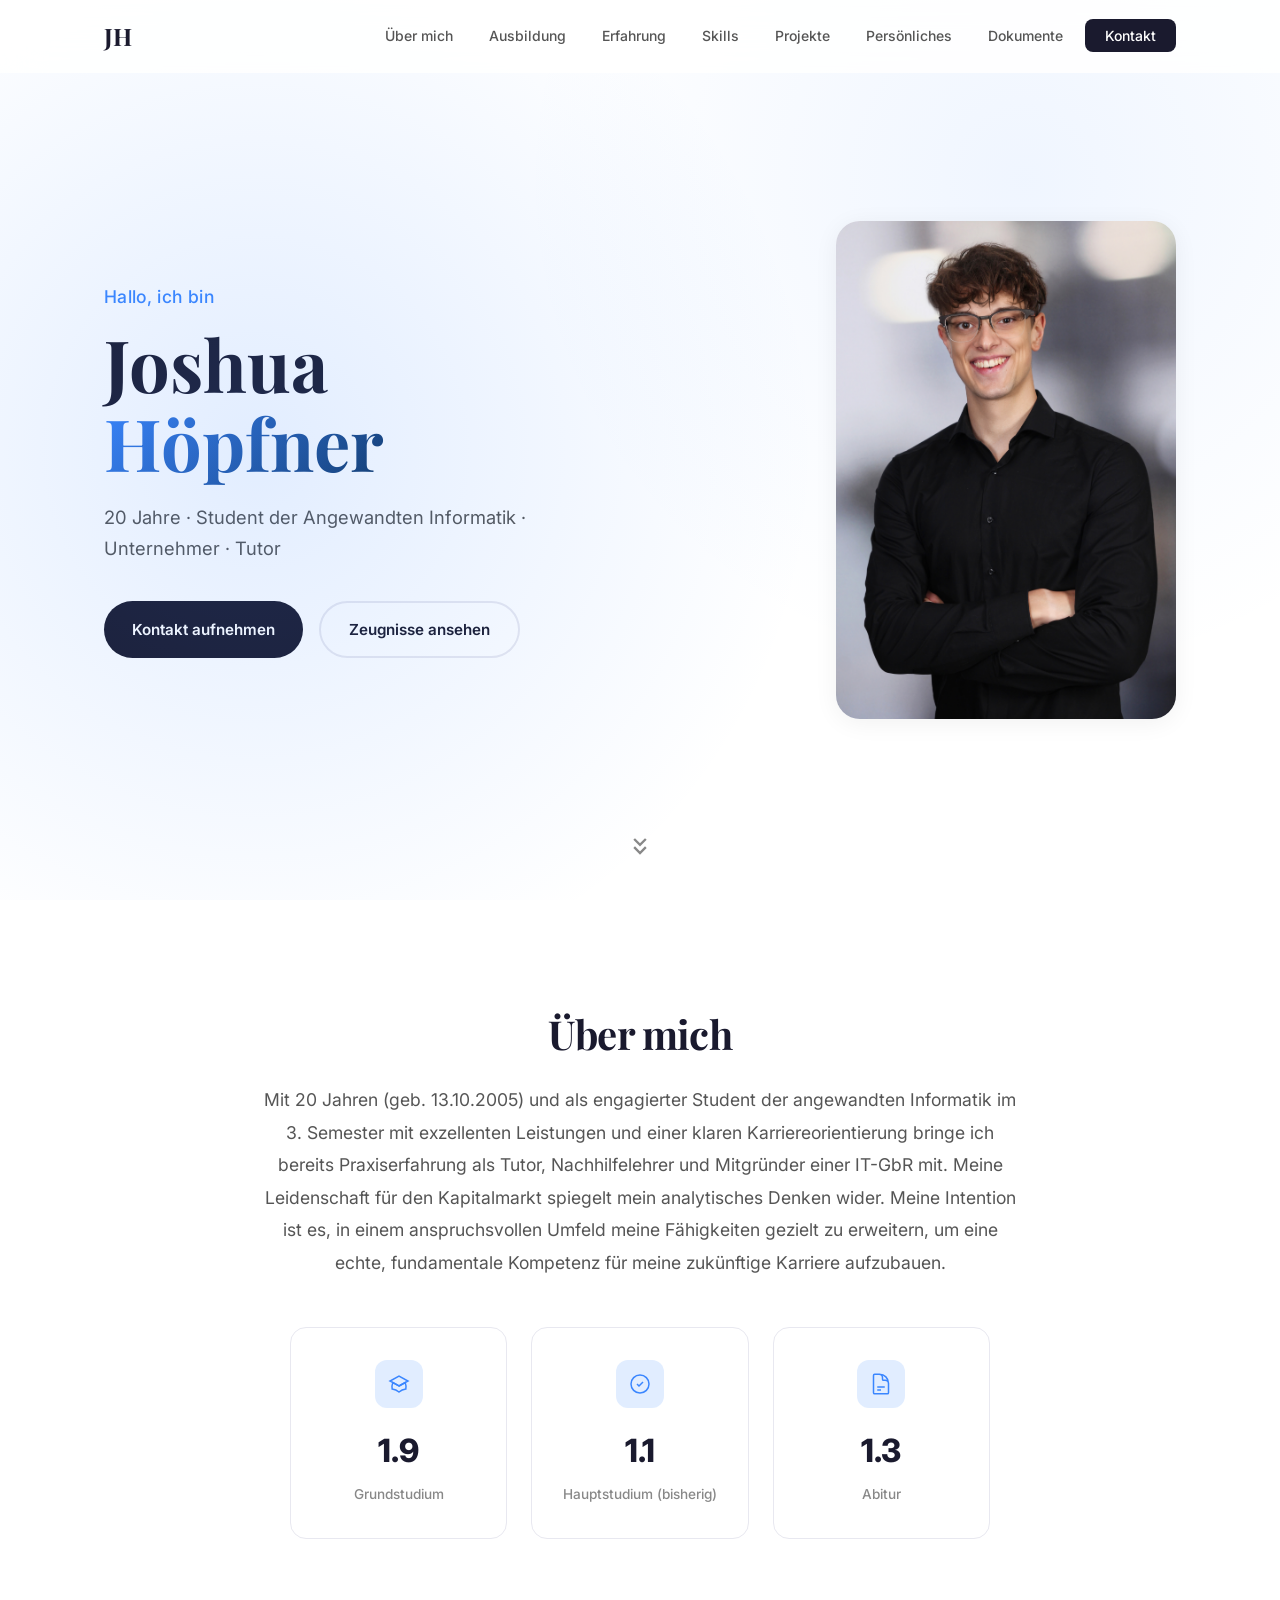
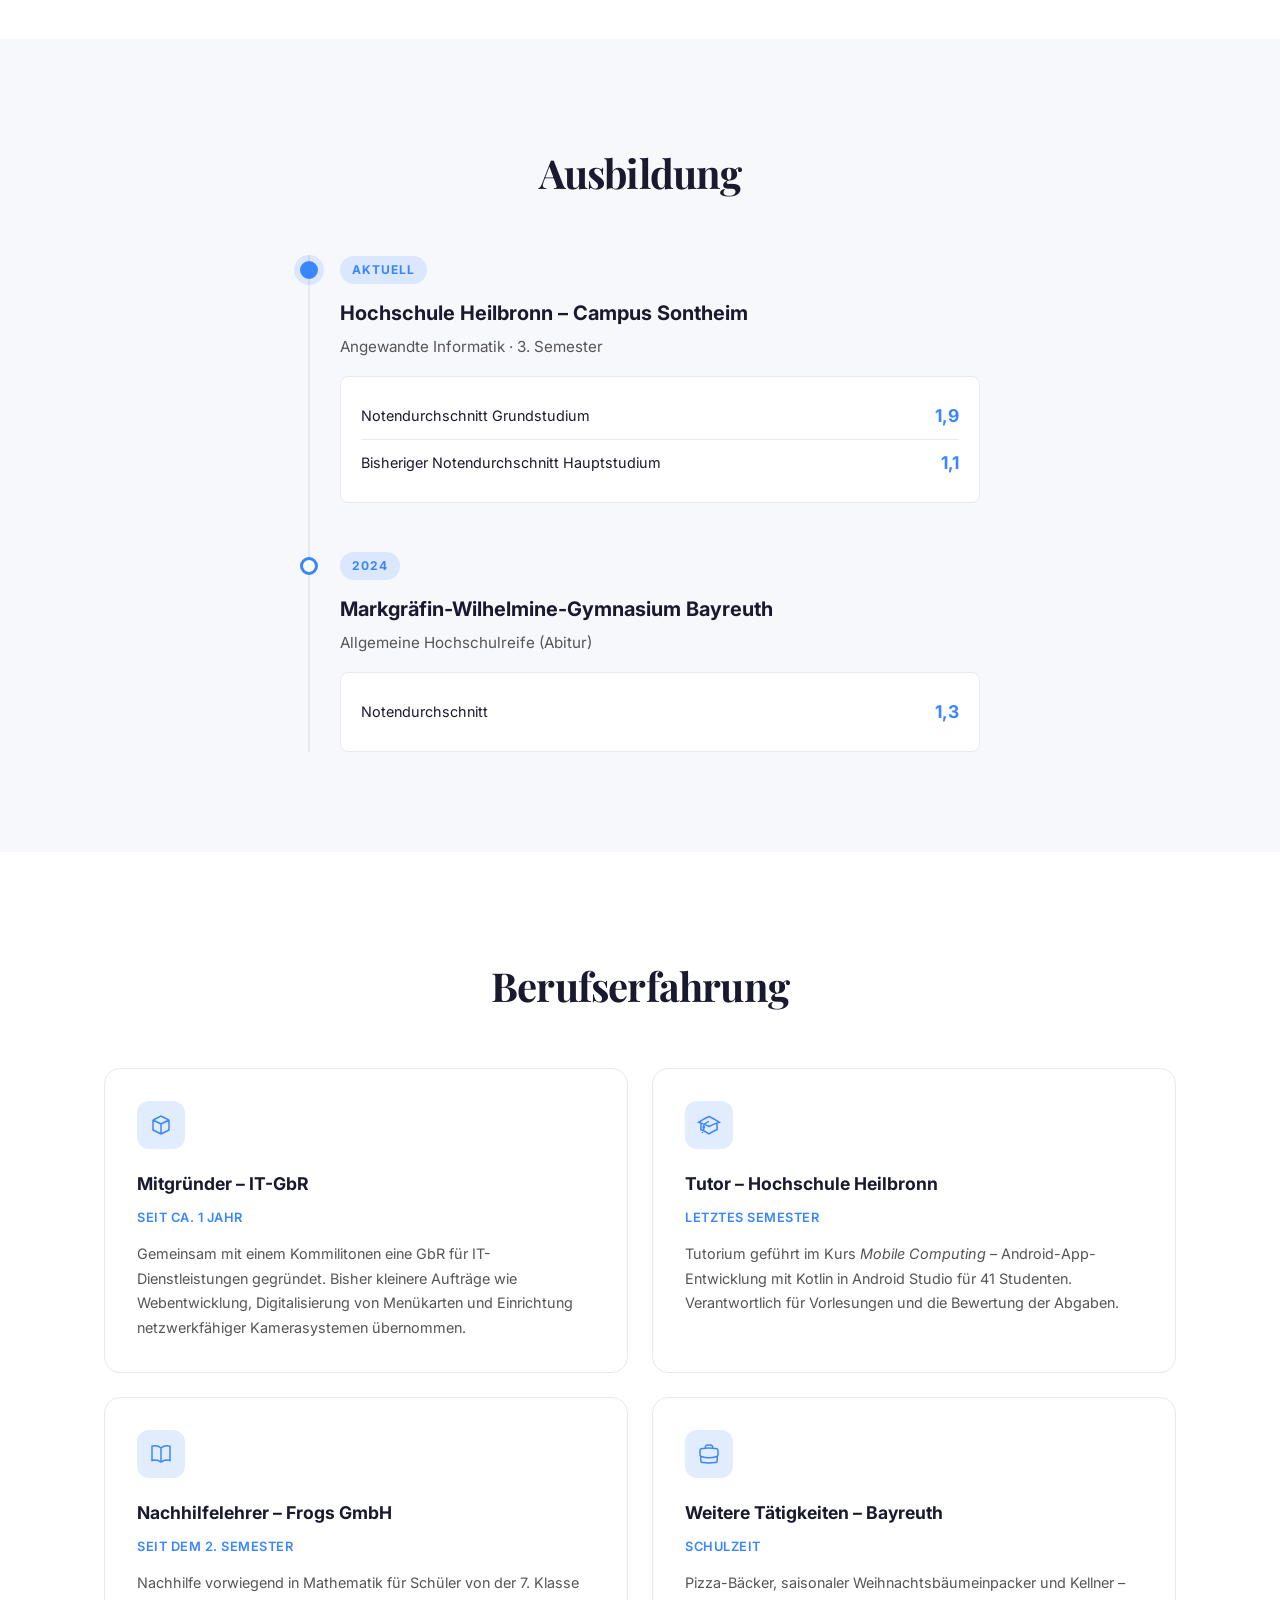
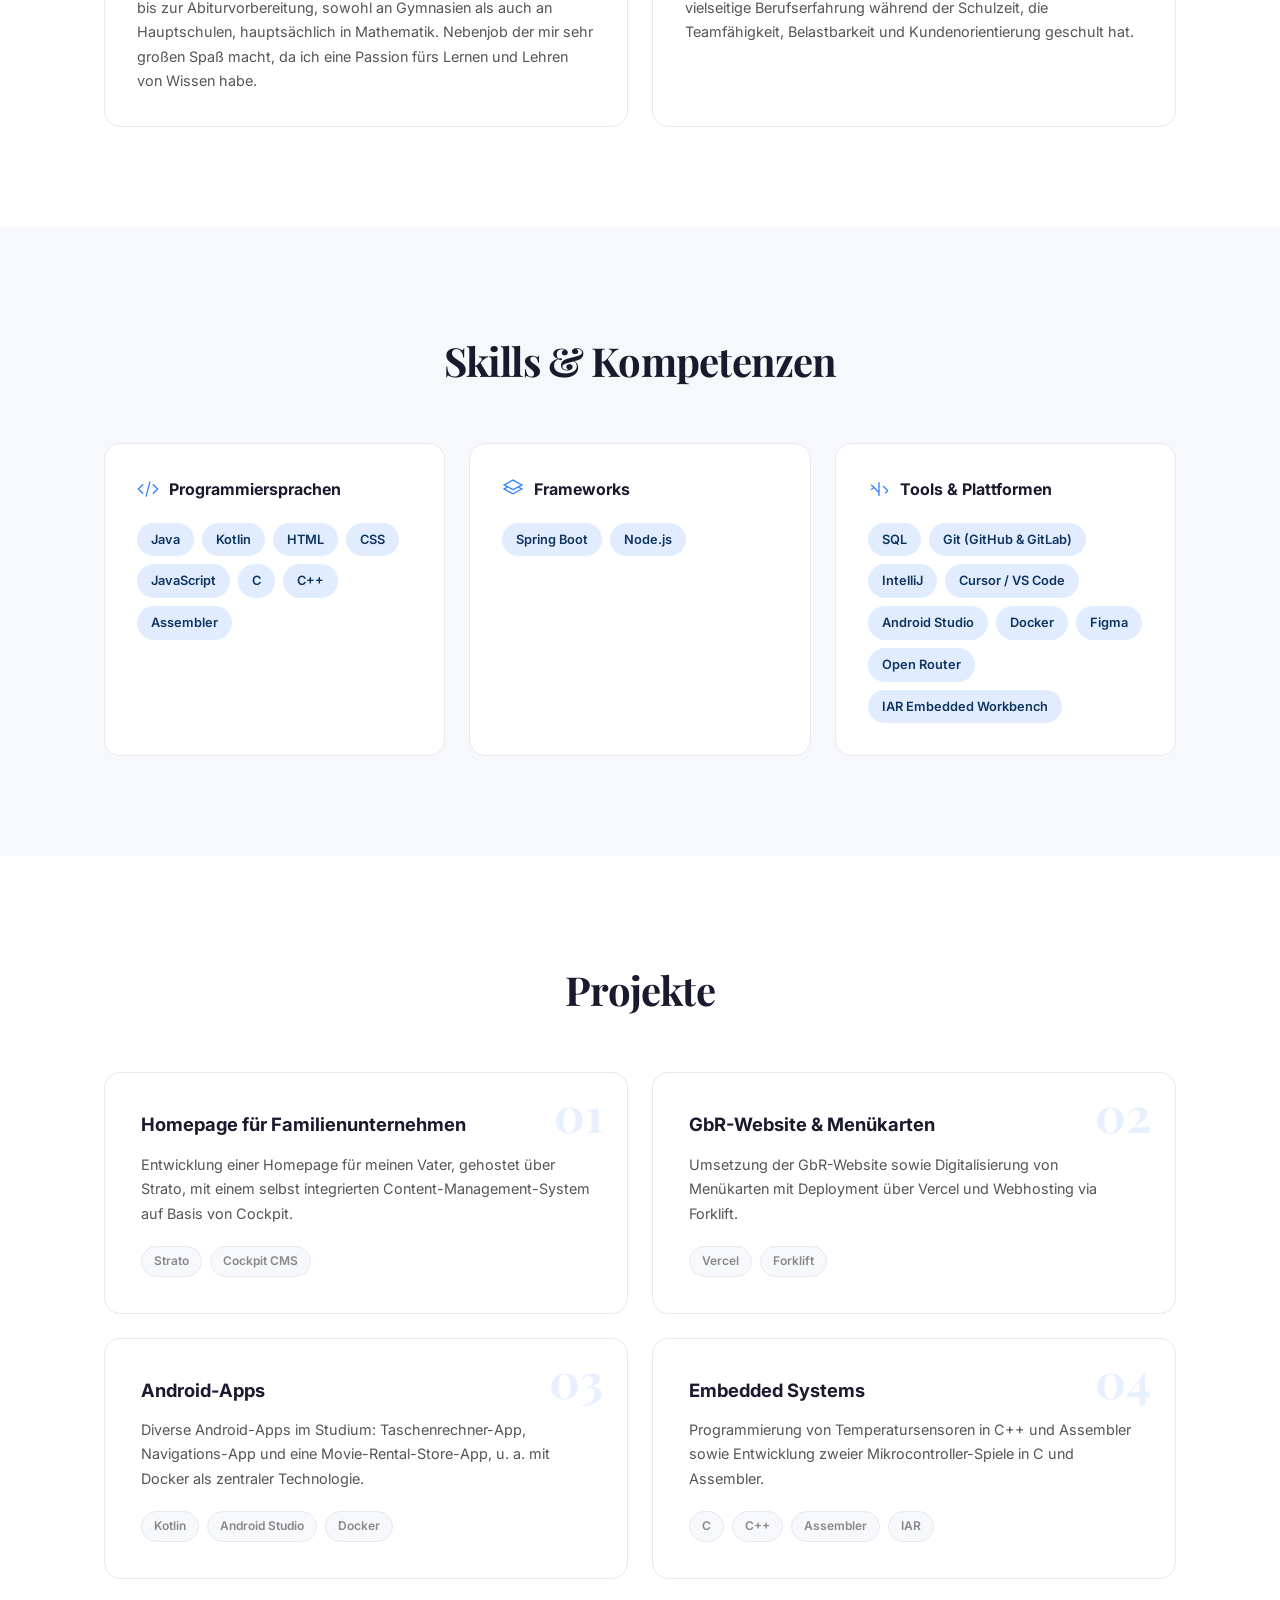
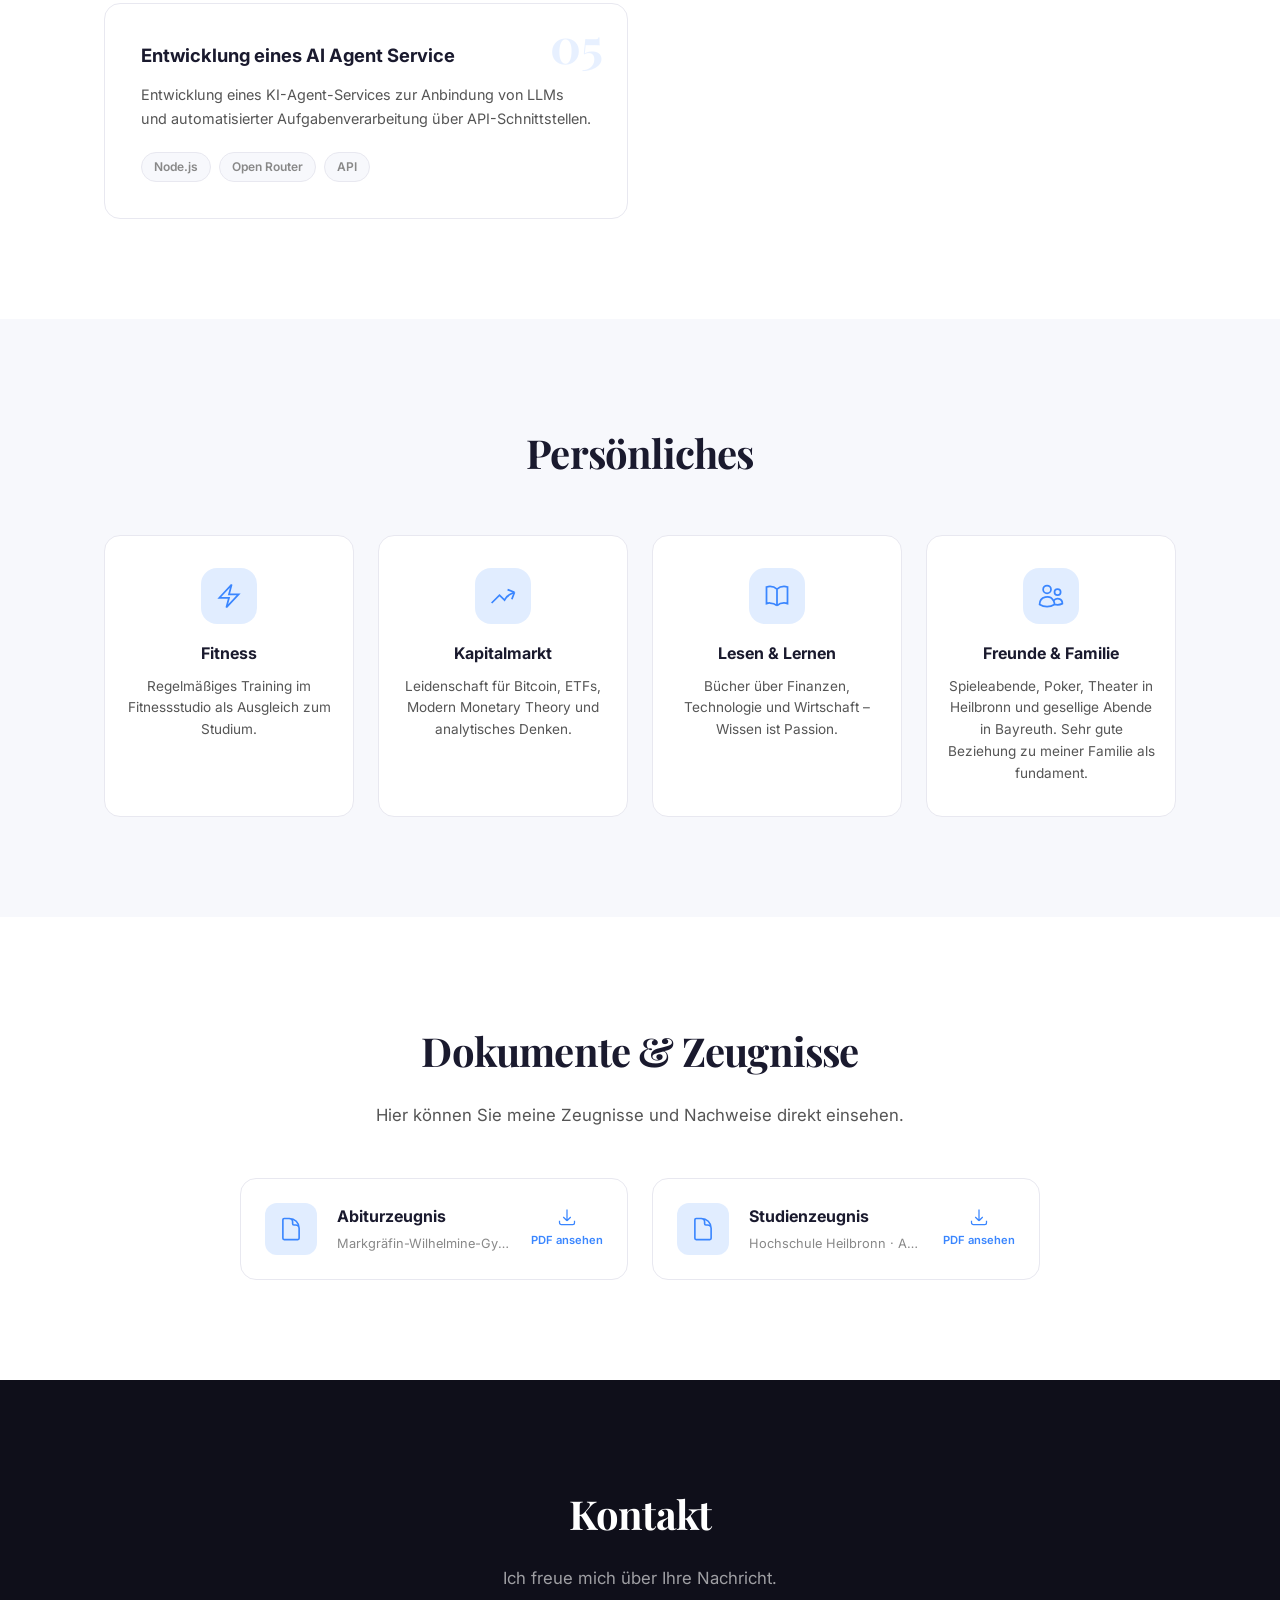
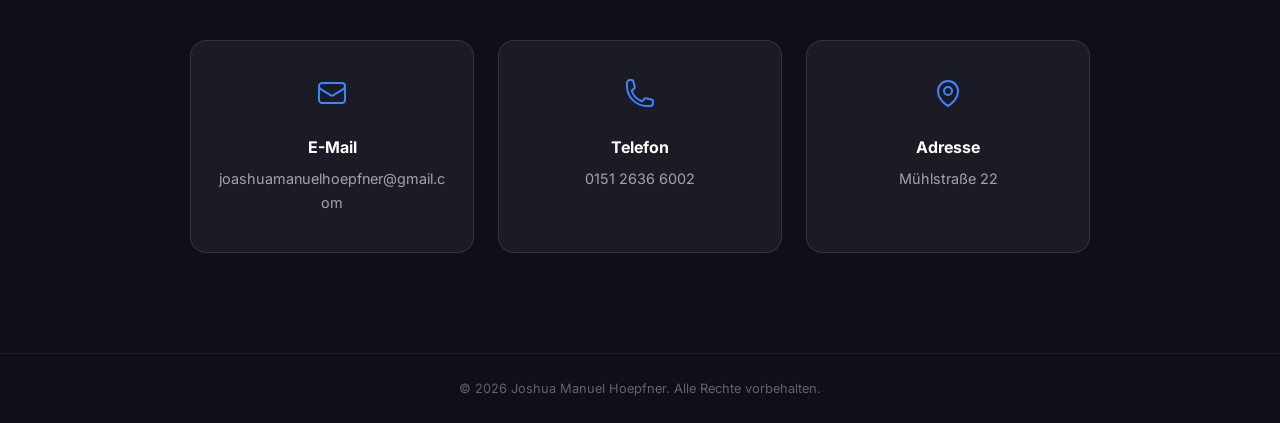
==== commit f02b9c07: "AI Agent Service Projekt und Open Router ergänzt Made-with: Cursor" ====
--- a/index.html
+++ b/index.html
@@ -259,6 +259,7 @@
                         <span class="skill-tag">Android Studio</span>
                         <span class="skill-tag">Docker</span>
                         <span class="skill-tag">Figma</span>
+                        <span class="skill-tag">Open Router</span>
                         <span class="skill-tag">IAR Embedded Workbench</span>
                     </div>
                 </div>
@@ -318,6 +319,18 @@
                     </p>
                     <div class="project-tech">
                         <span>C</span><span>C++</span><span>Assembler</span><span>IAR</span>
+                    </div>
+                </div>
+
+                <div class="project-card fade-in">
+                    <div class="project-number">05</div>
+                    <h3>Entwicklung eines AI Agent Service</h3>
+                    <p>
+                        Entwicklung eines KI-Agent-Services zur Anbindung von LLMs und
+                        automatisierter Aufgabenverarbeitung über API-Schnittstellen.
+                    </p>
+                    <div class="project-tech">
+                        <span>Node.js</span><span>Open Router</span><span>API</span>
                     </div>
                 </div>
 
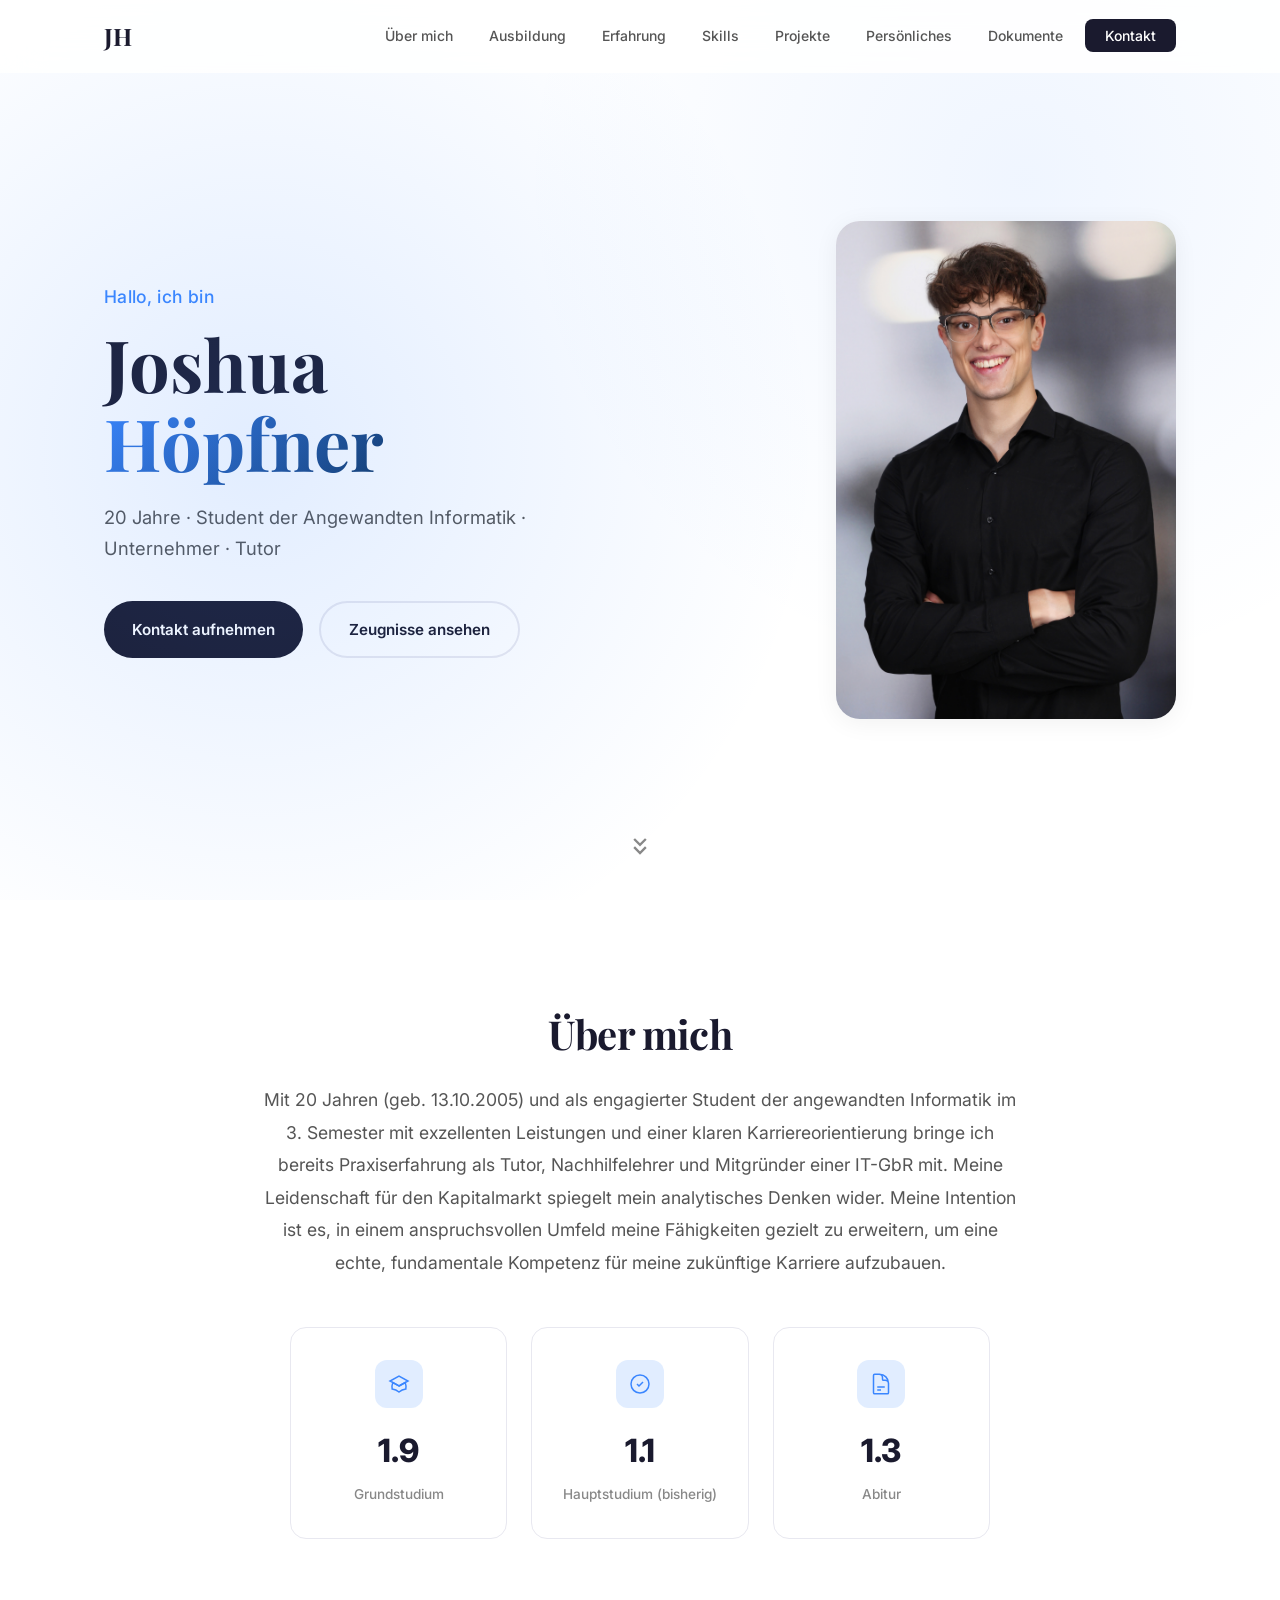
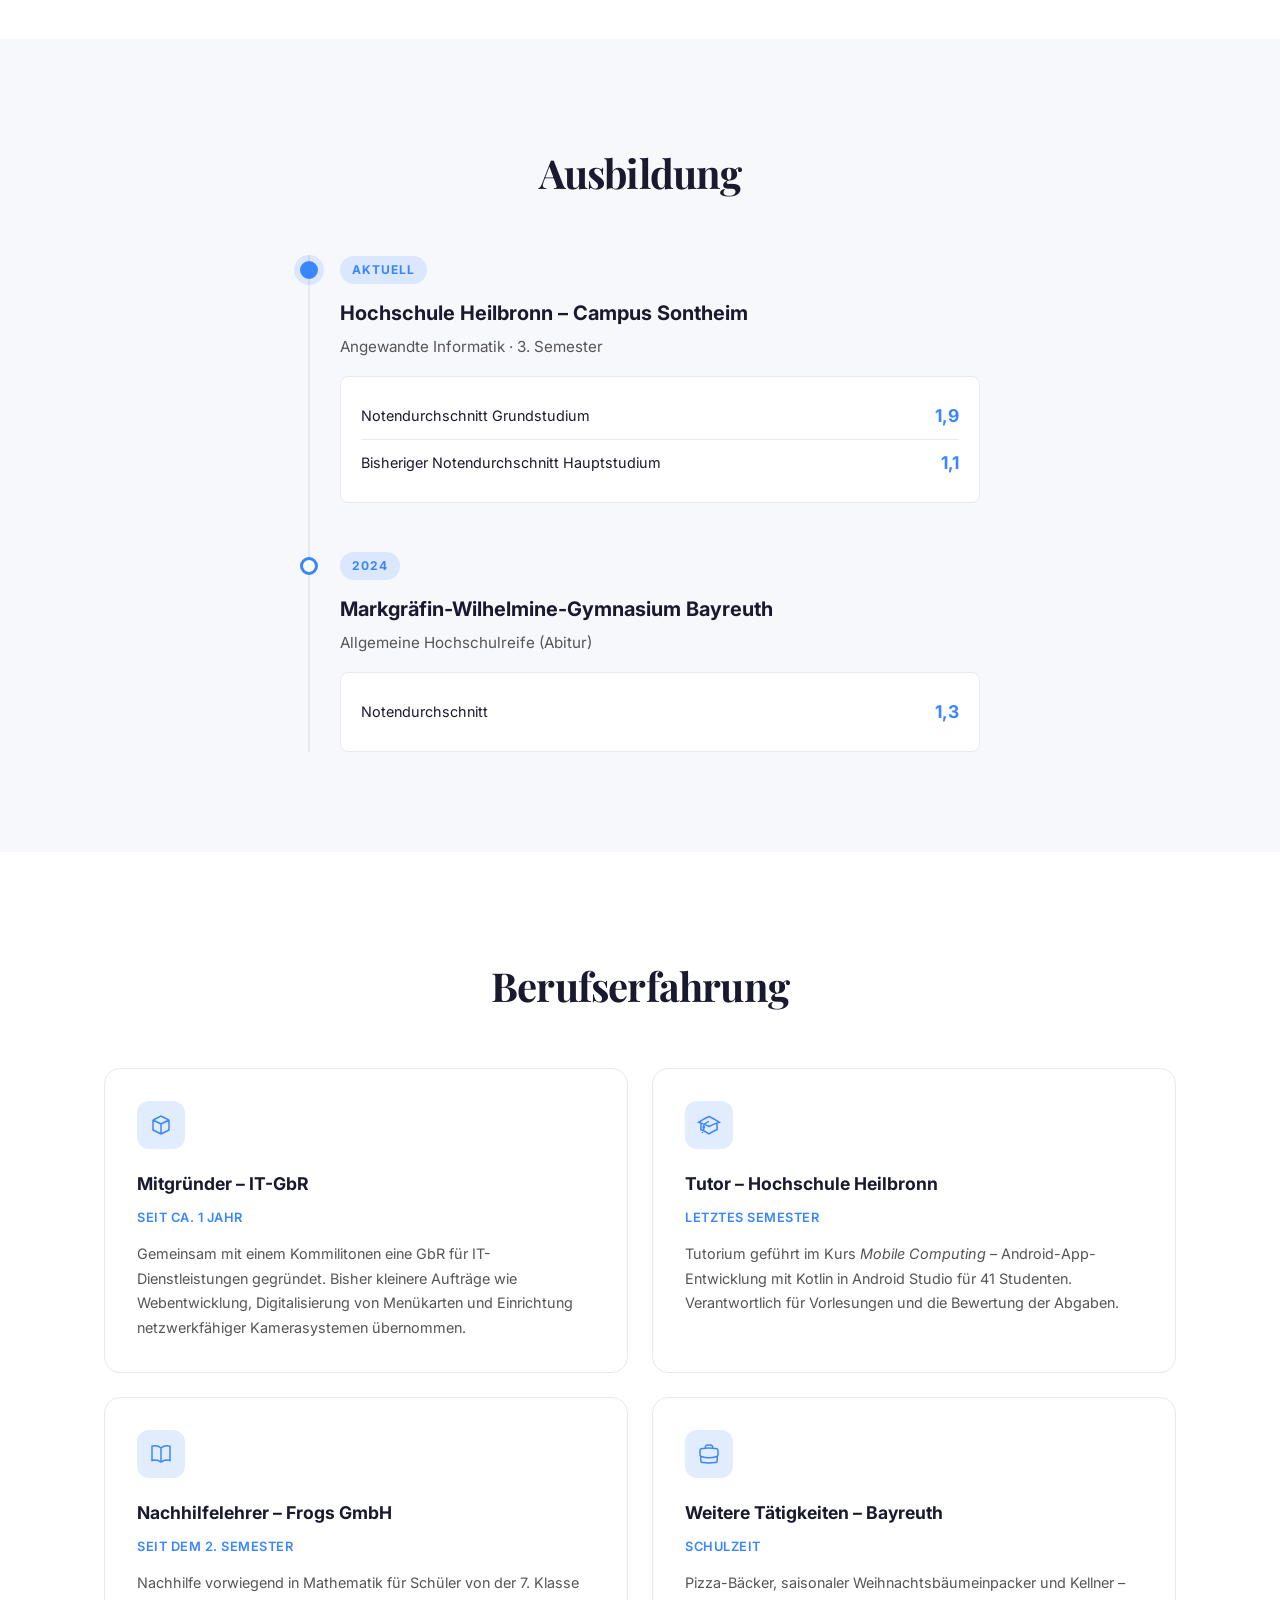
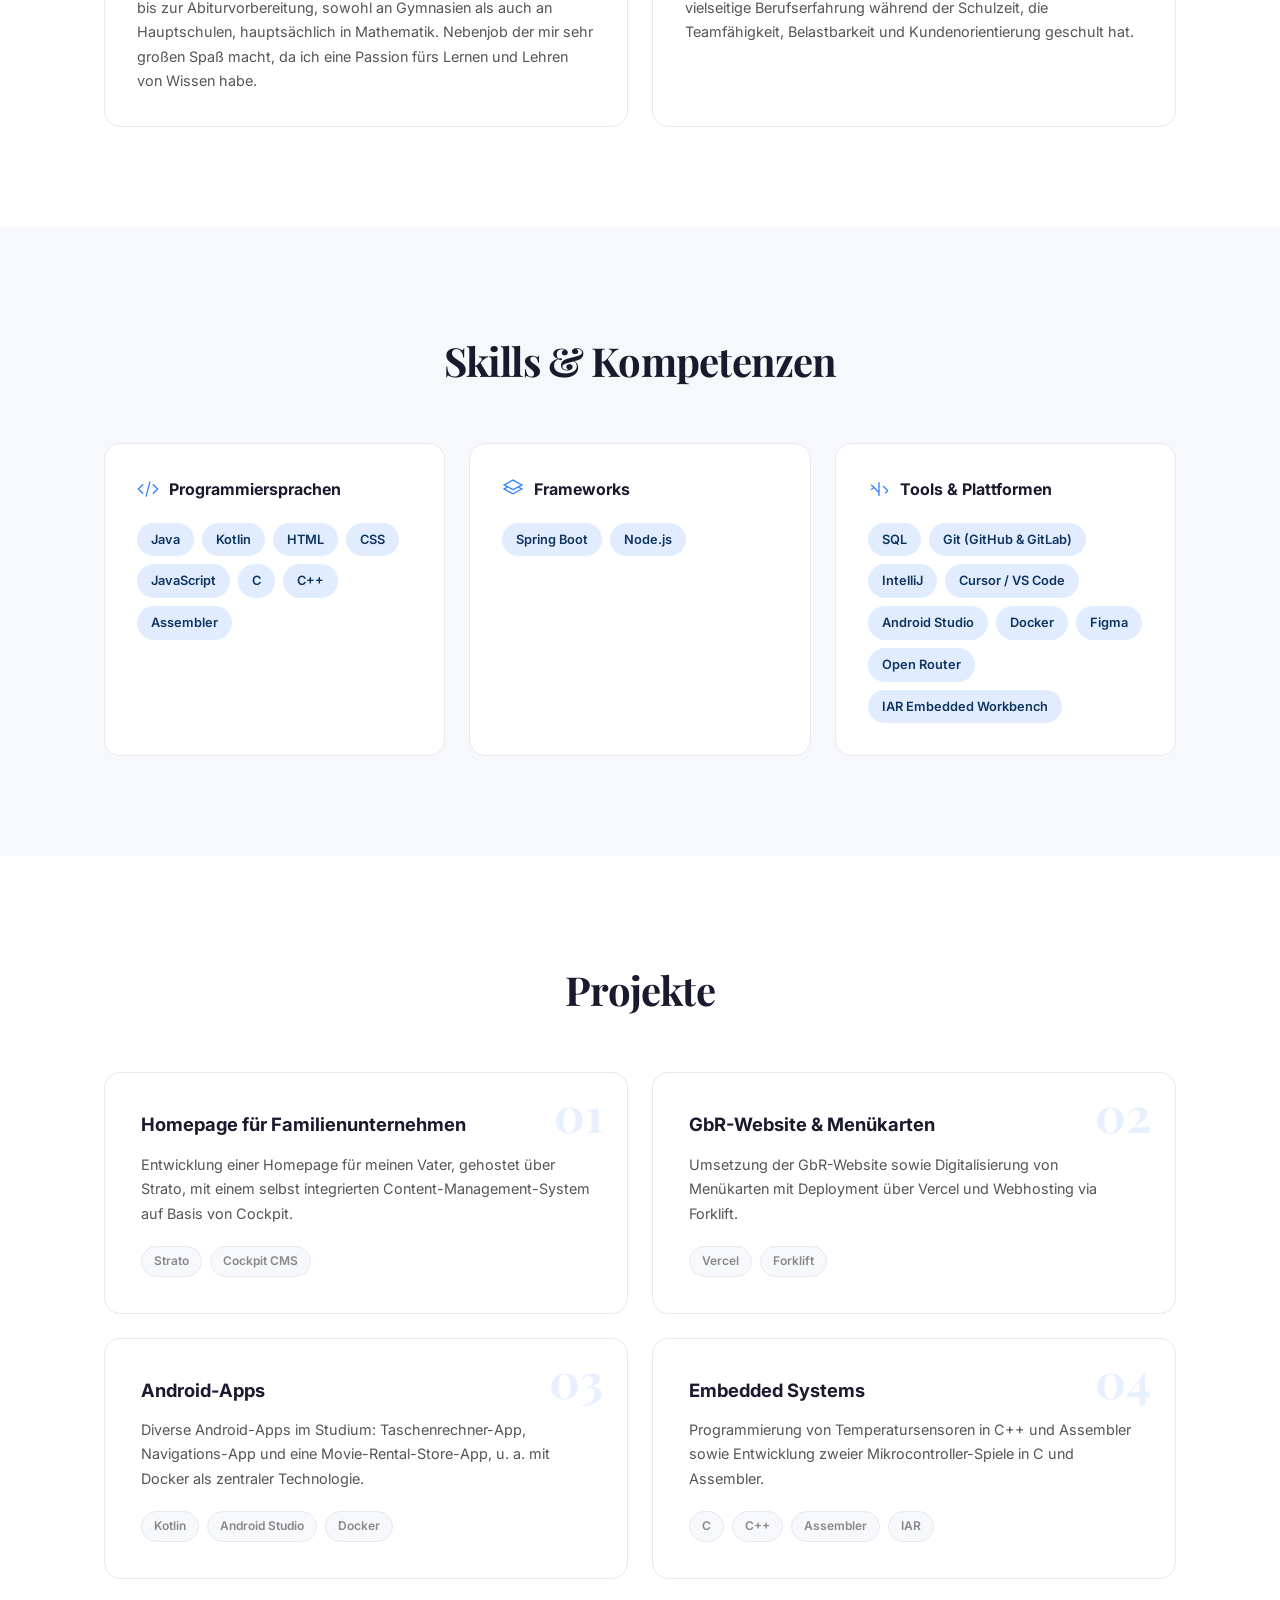
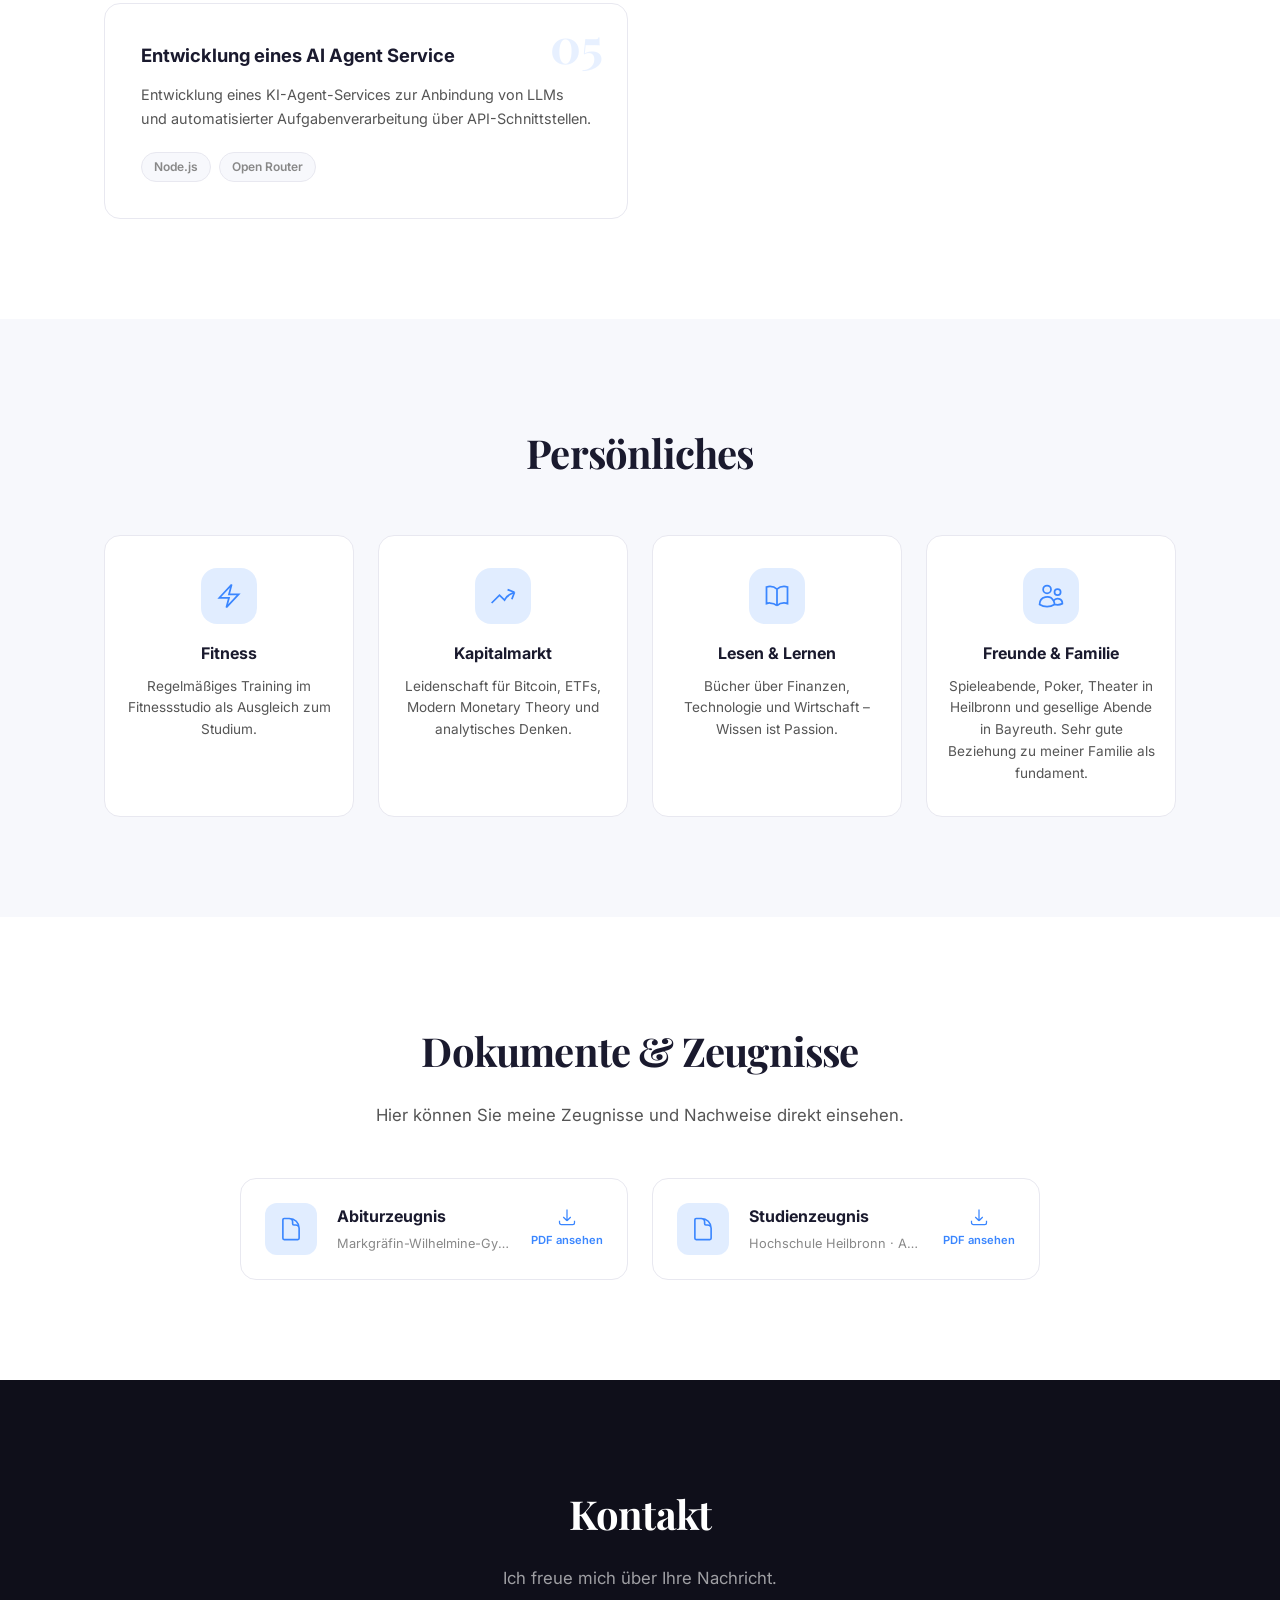
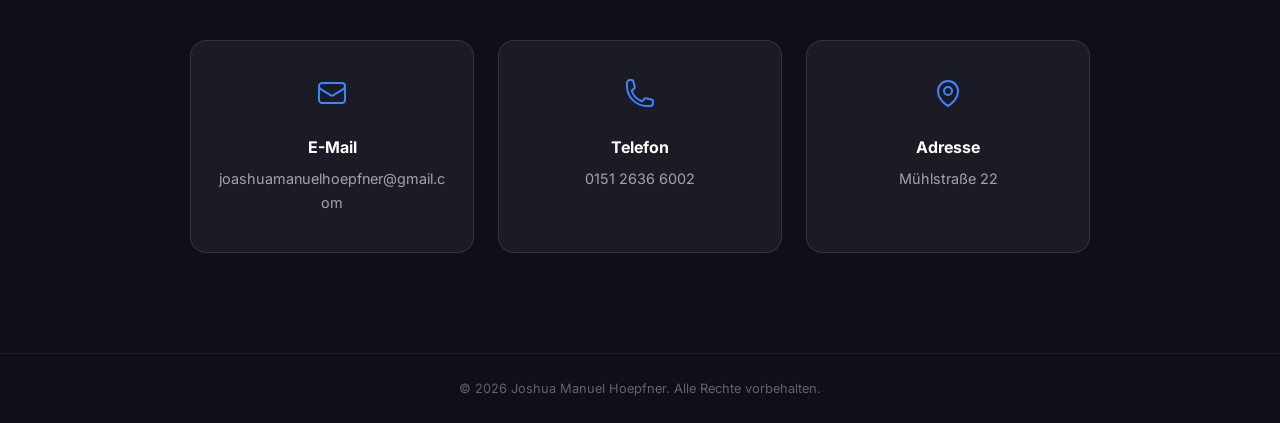
==== commit 84ad15ba: "API als Technologie beim AI Agent Service entfernt Made-with: Cursor" ====
--- a/index.html
+++ b/index.html
@@ -330,7 +330,7 @@
                         automatisierter Aufgabenverarbeitung über API-Schnittstellen.
                     </p>
                     <div class="project-tech">
-                        <span>Node.js</span><span>Open Router</span><span>API</span>
+                        <span>Node.js</span><span>Open Router</span>
                     </div>
                 </div>
 
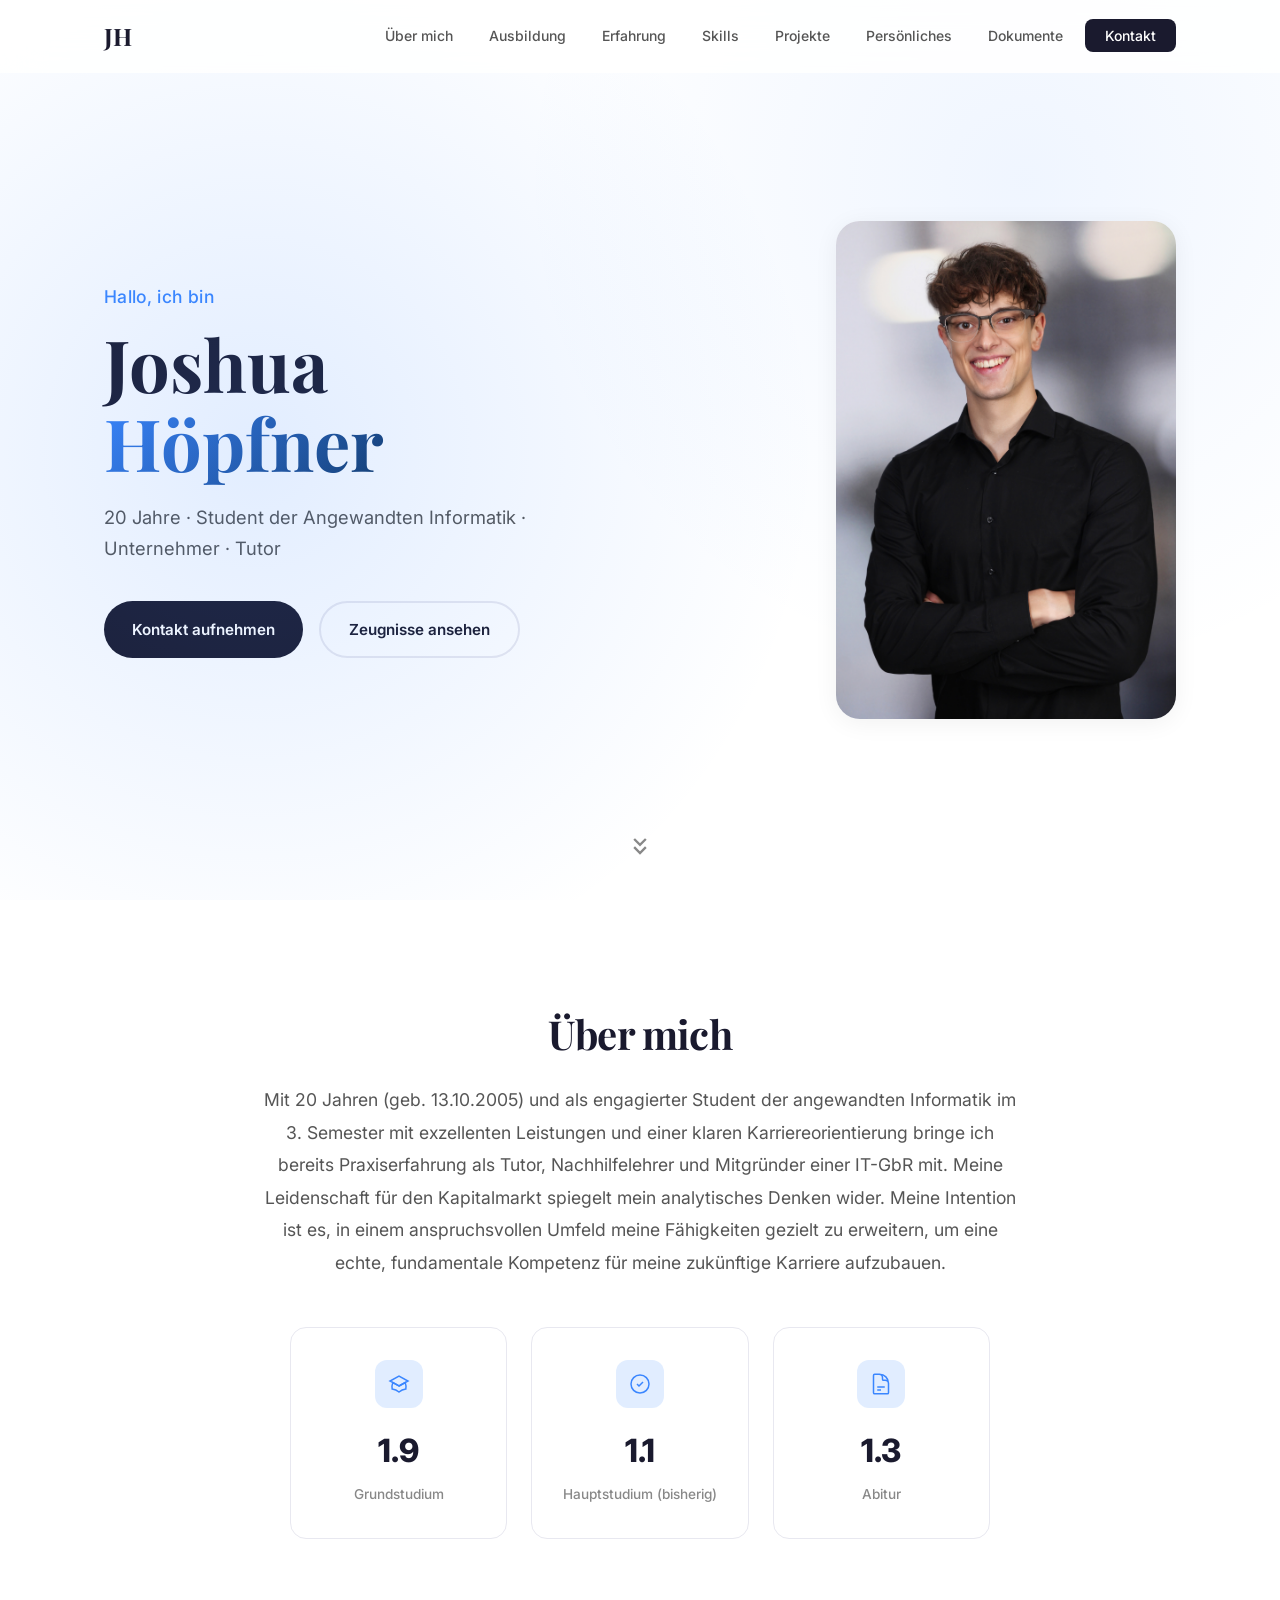
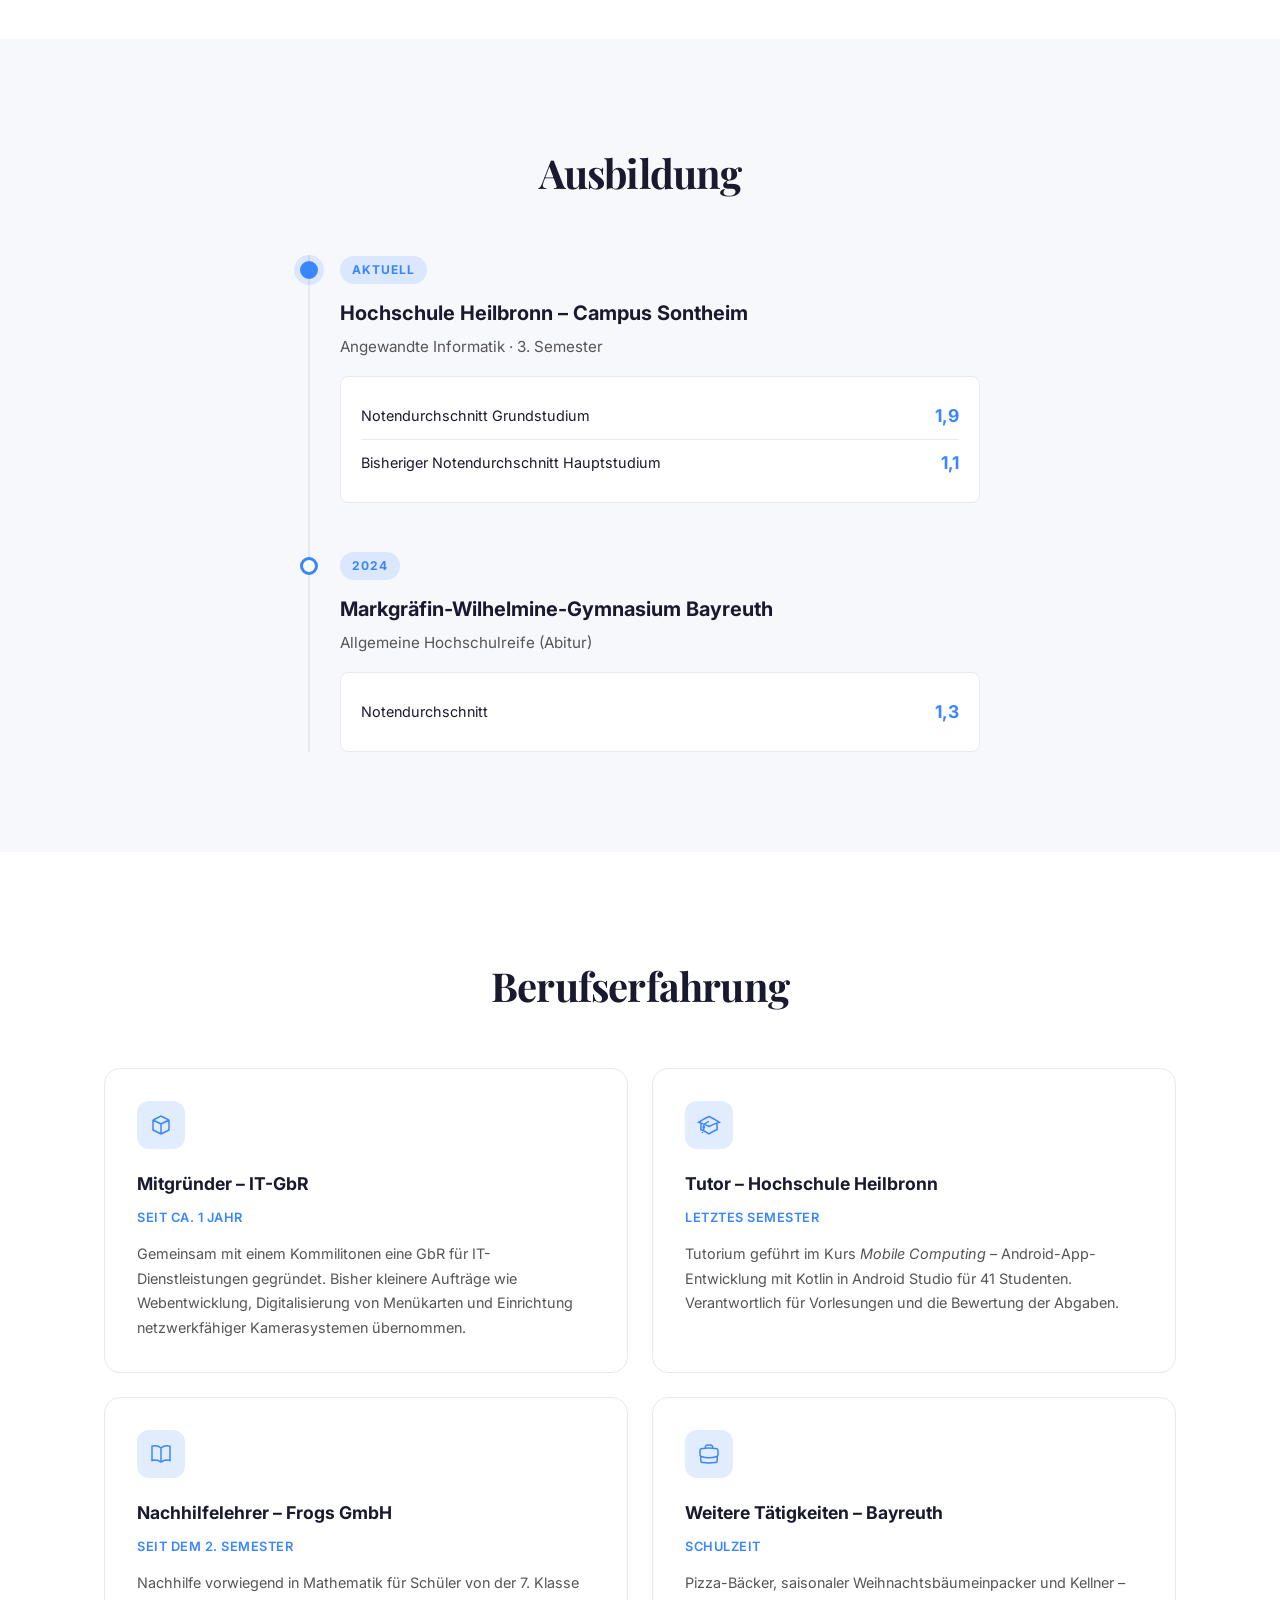
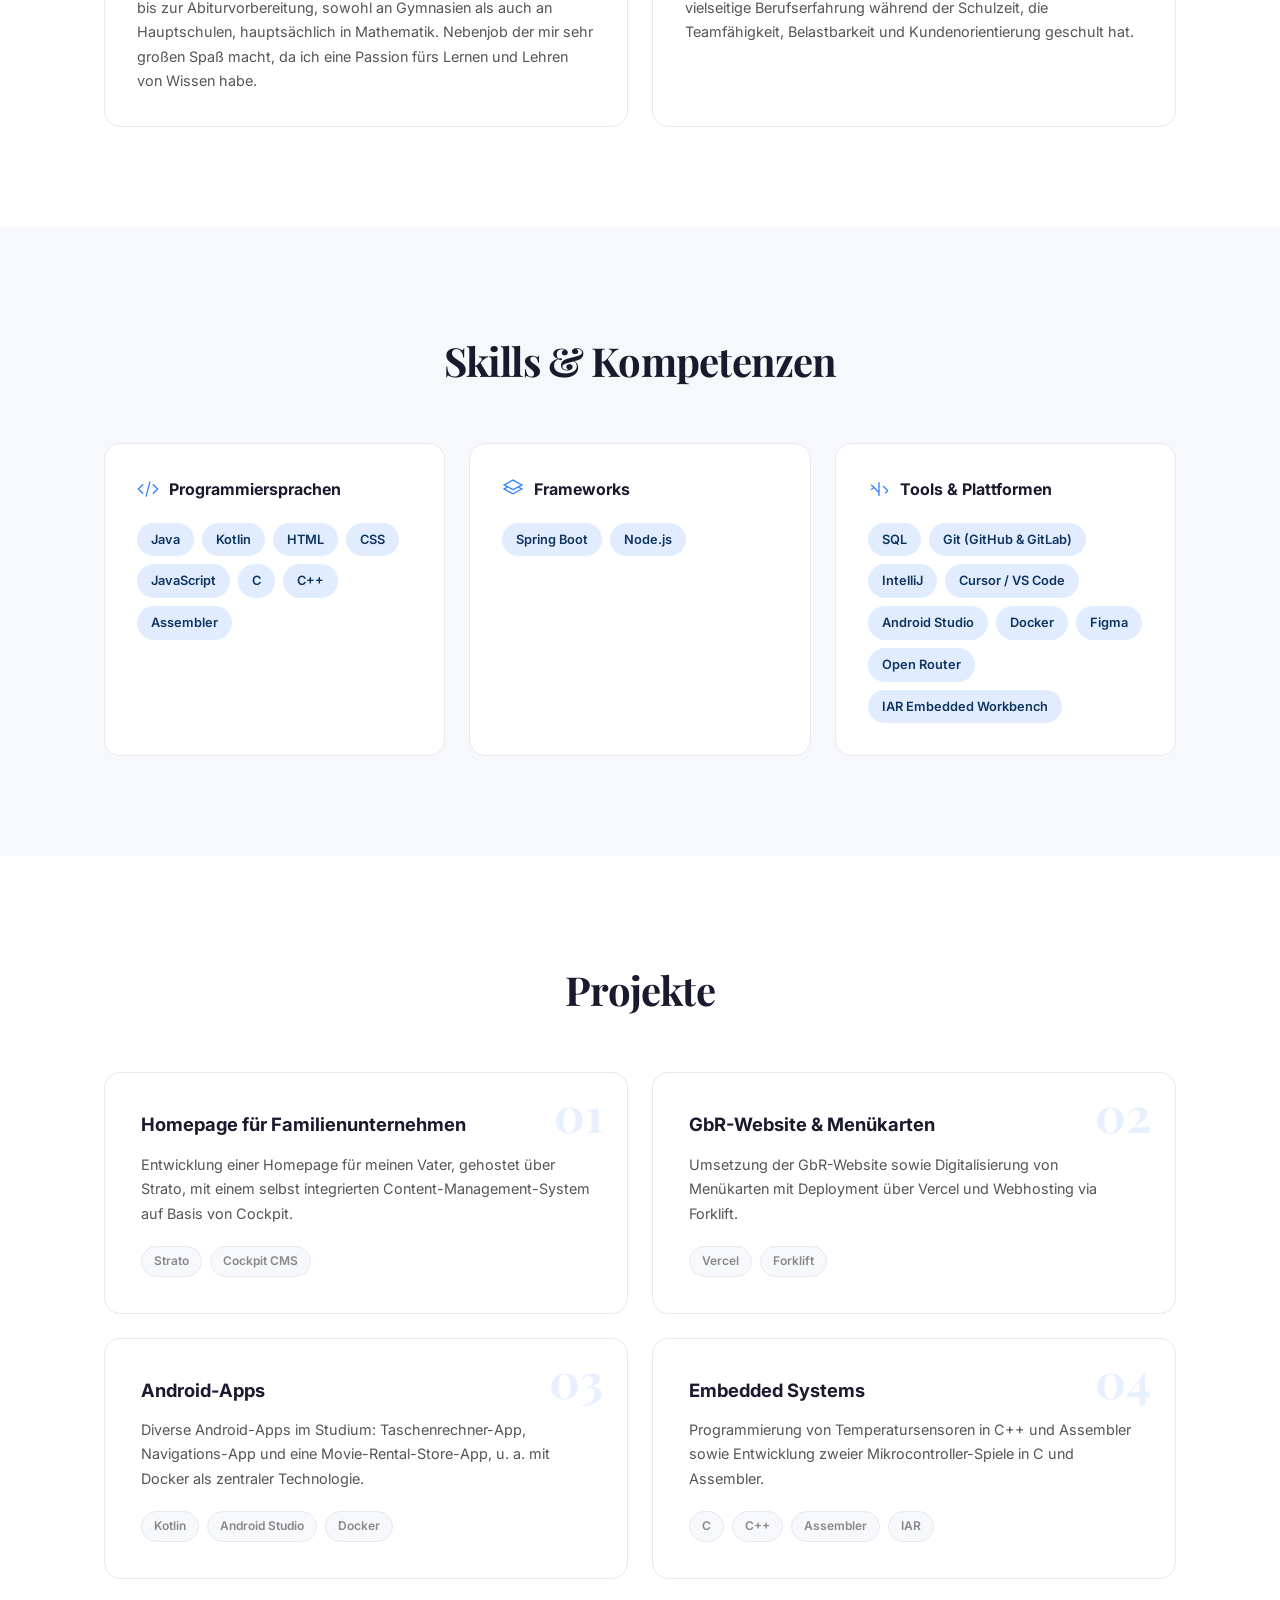
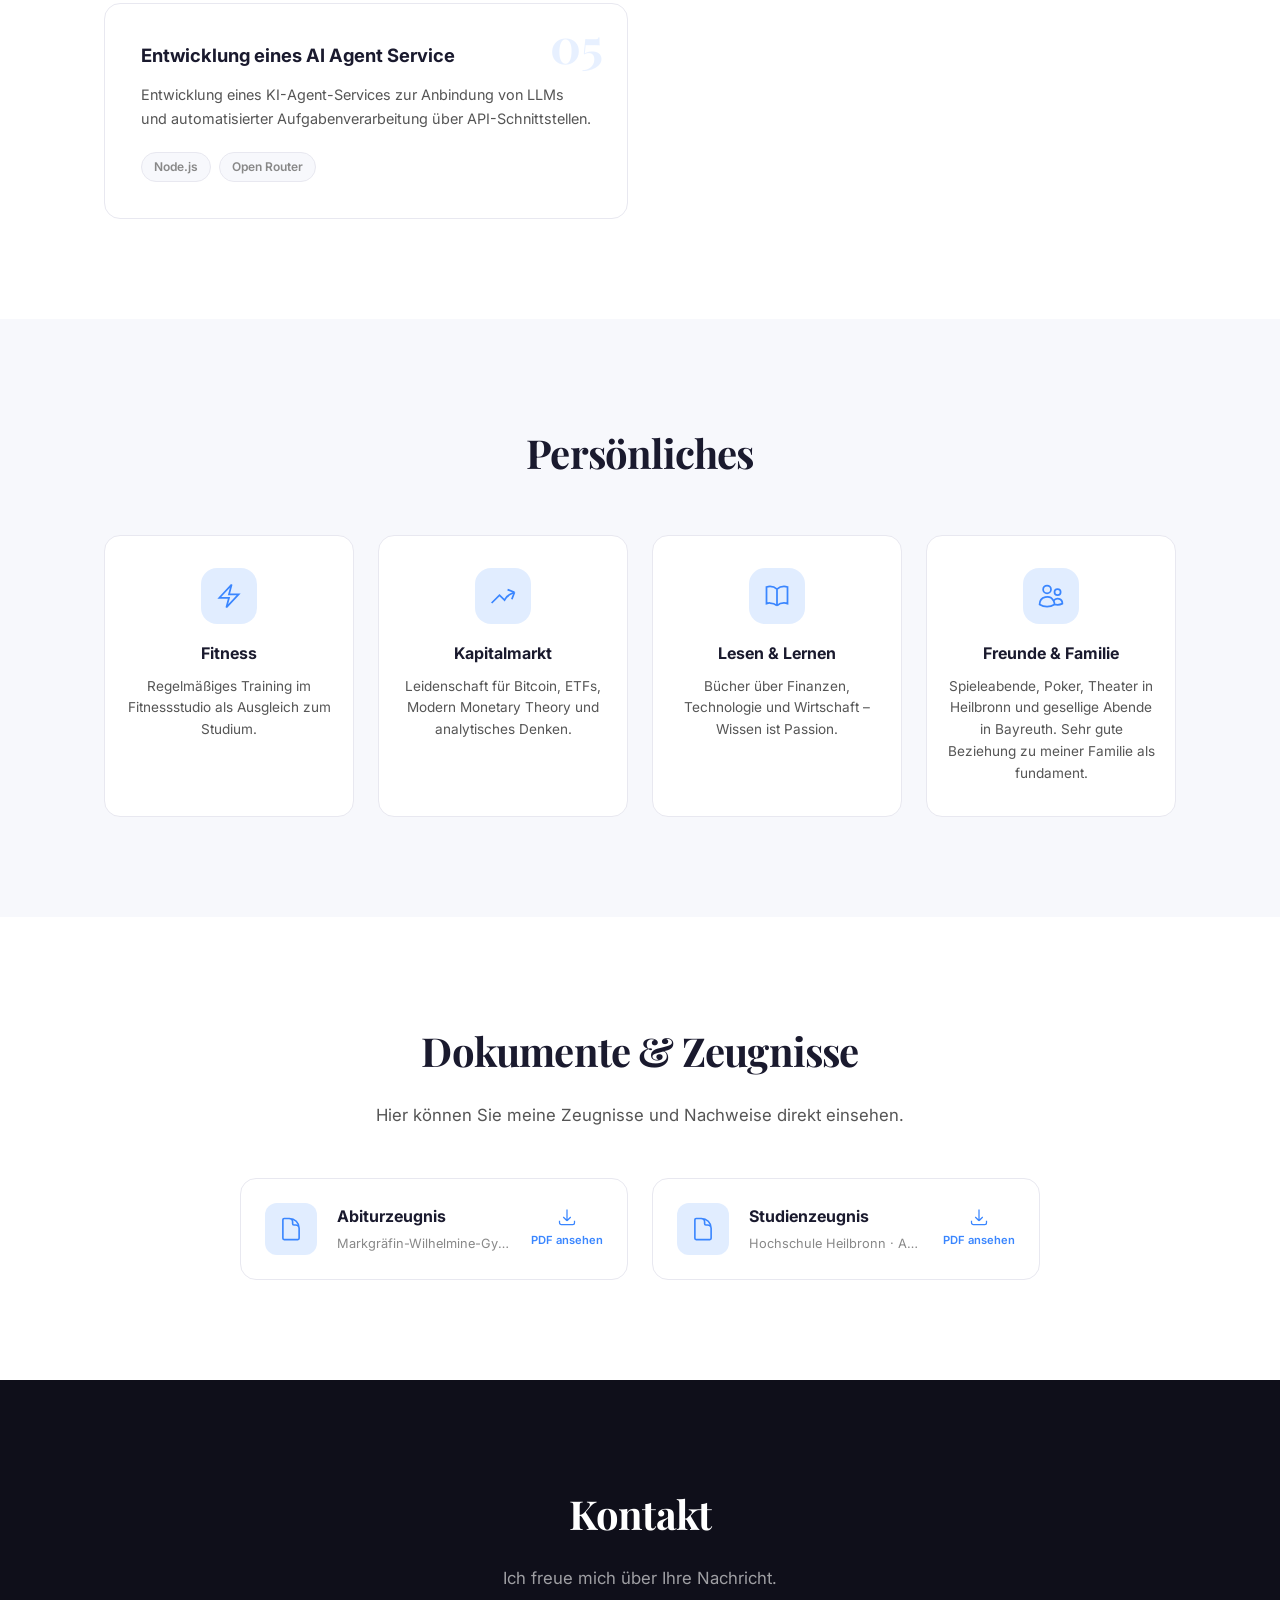
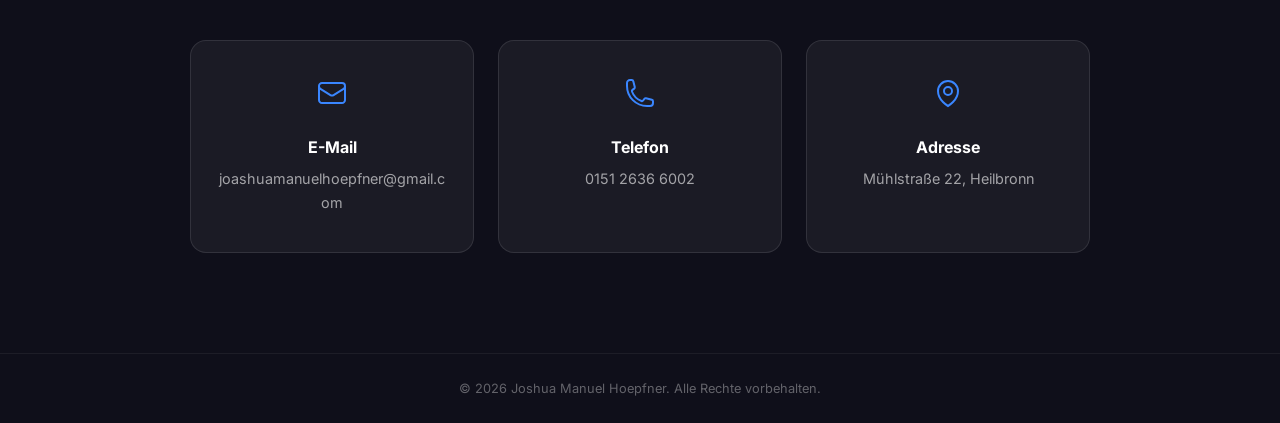
==== commit a7dfd5ad: "Heilbronn zur Adresse ergänzt Made-with: Cursor" ====
--- a/index.html
+++ b/index.html
@@ -442,7 +442,7 @@
                 <div class="contact-card">
                     <svg viewBox="0 0 24 24" fill="none" stroke="currentColor" stroke-width="1.5"><path d="M15 10.5a3 3 0 11-6 0 3 3 0 016 0z"/><path d="M19.5 10.5c0 7.142-7.5 11.25-7.5 11.25S4.5 17.642 4.5 10.5a7.5 7.5 0 1115 0z"/></svg>
                     <h3>Adresse</h3>
-                    <p>Mühlstraße 22</p>
+                    <p>Mühlstraße 22, Heilbronn</p>
                 </div>
 
             </div>
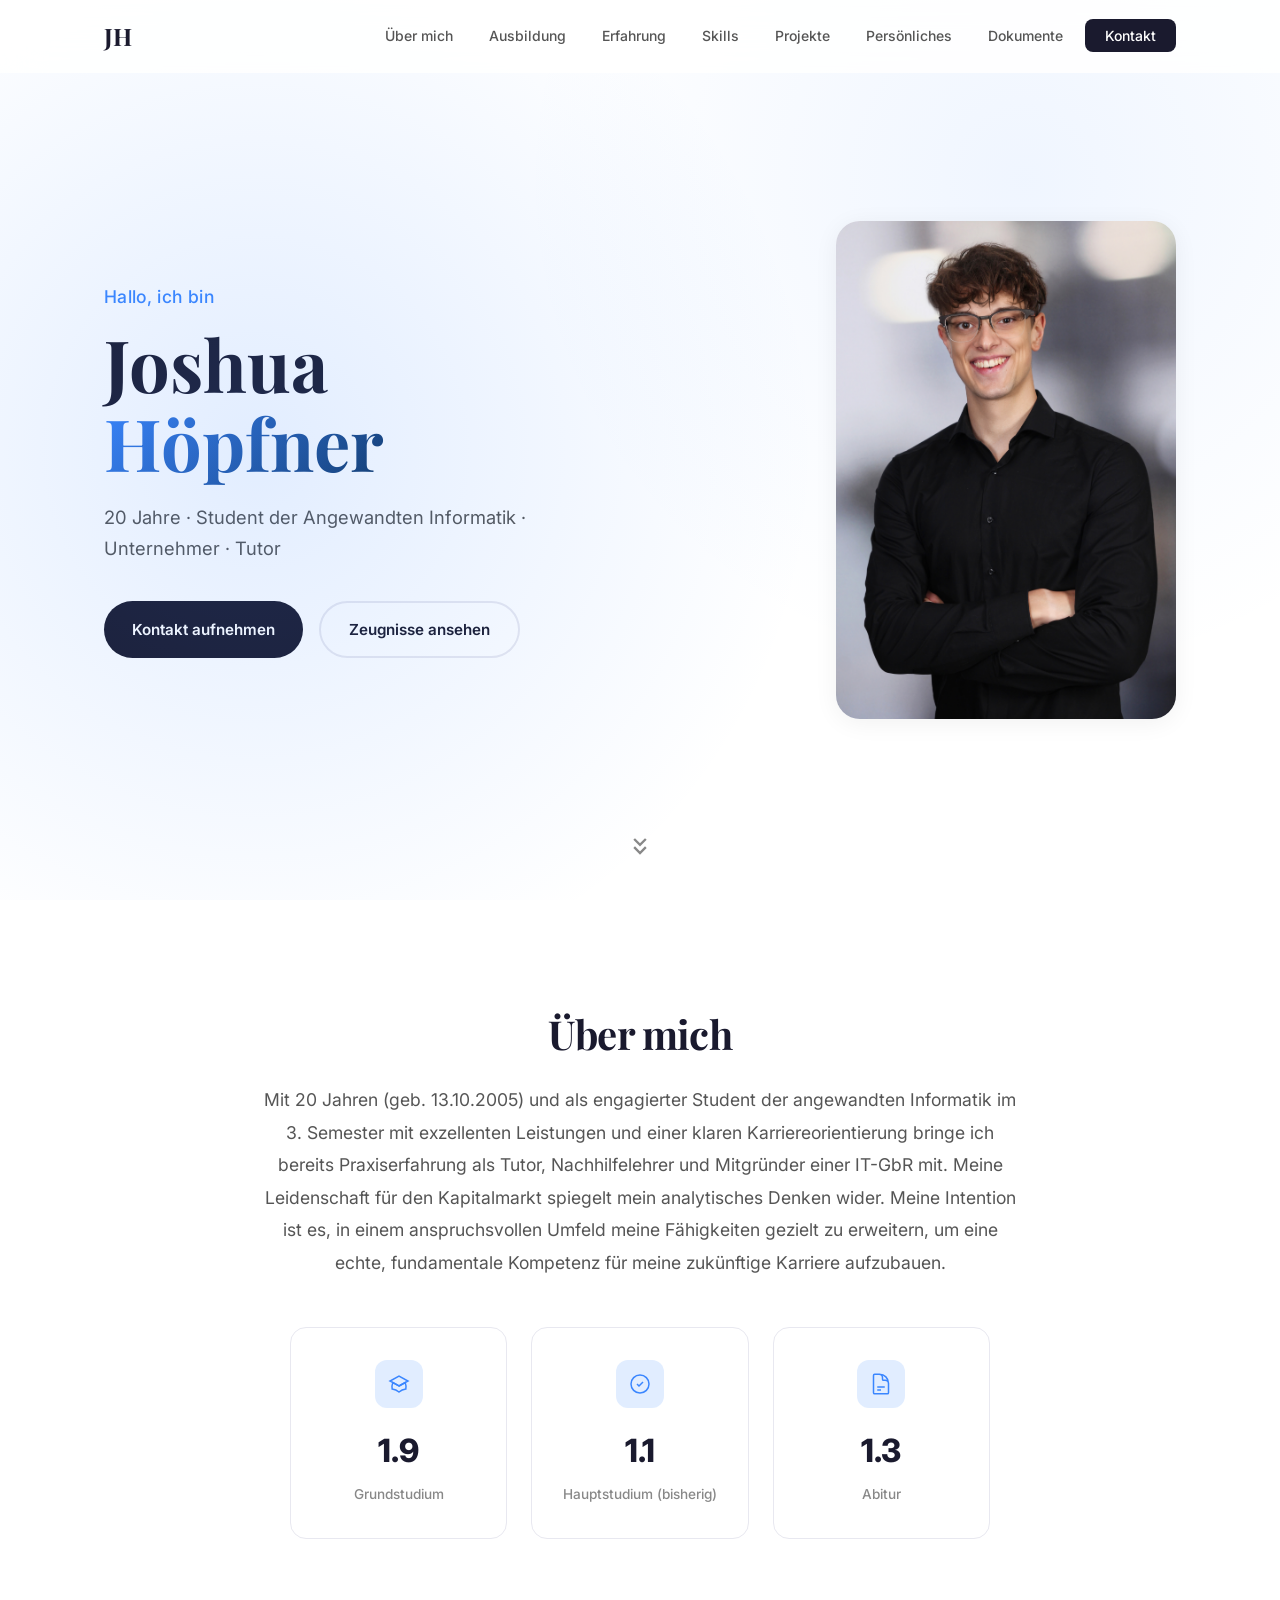
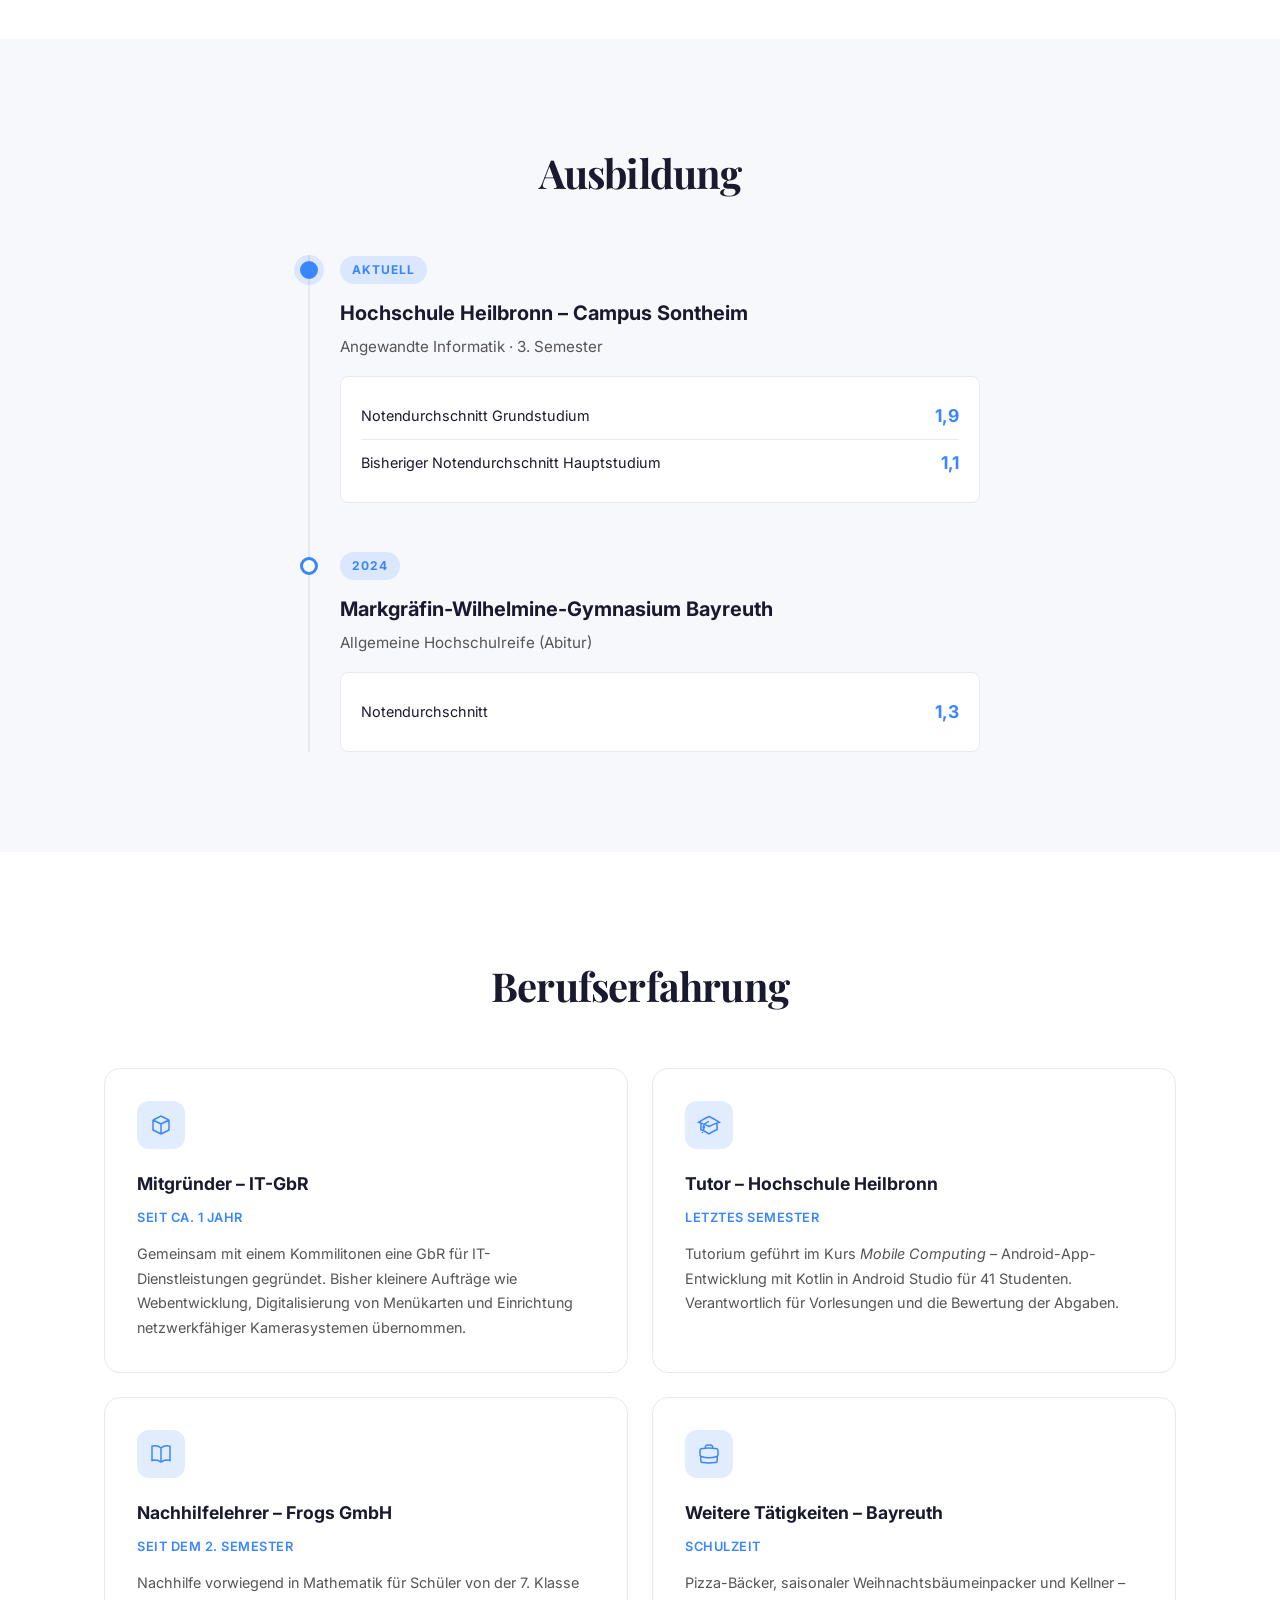
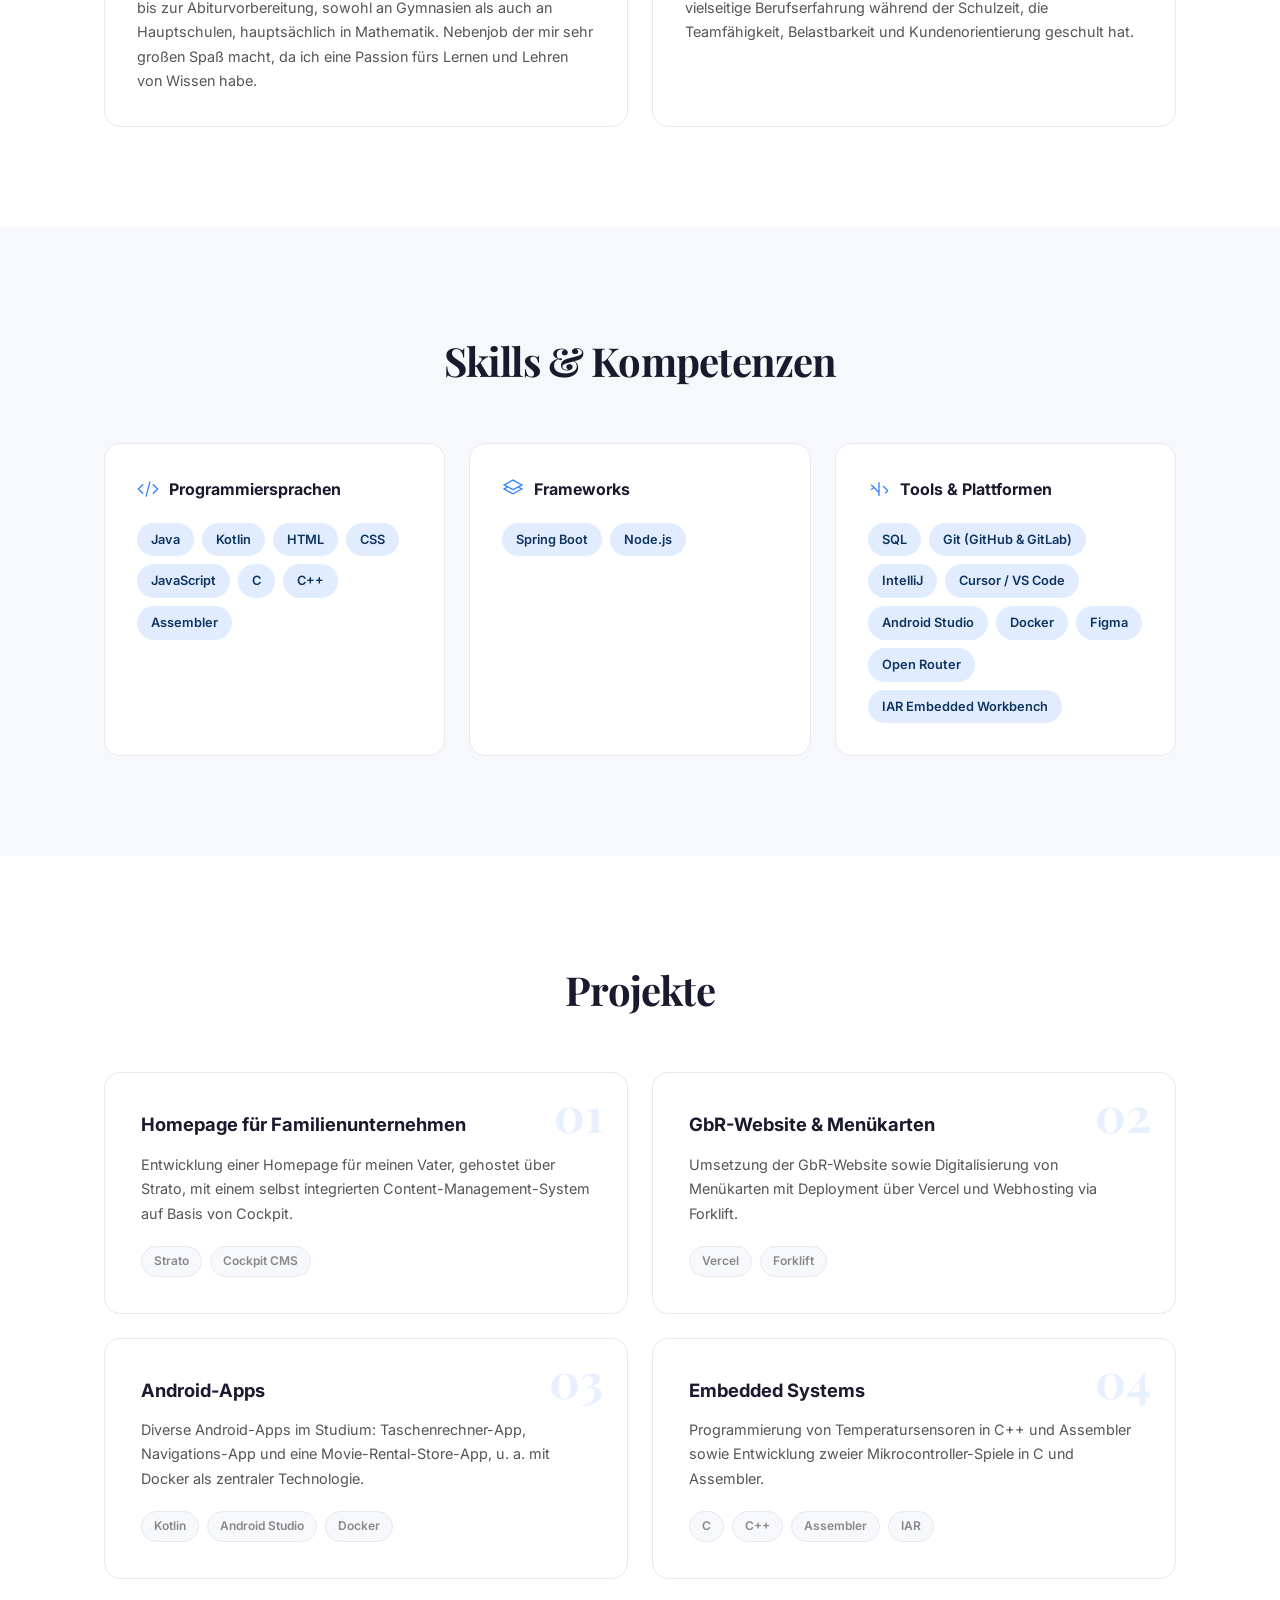
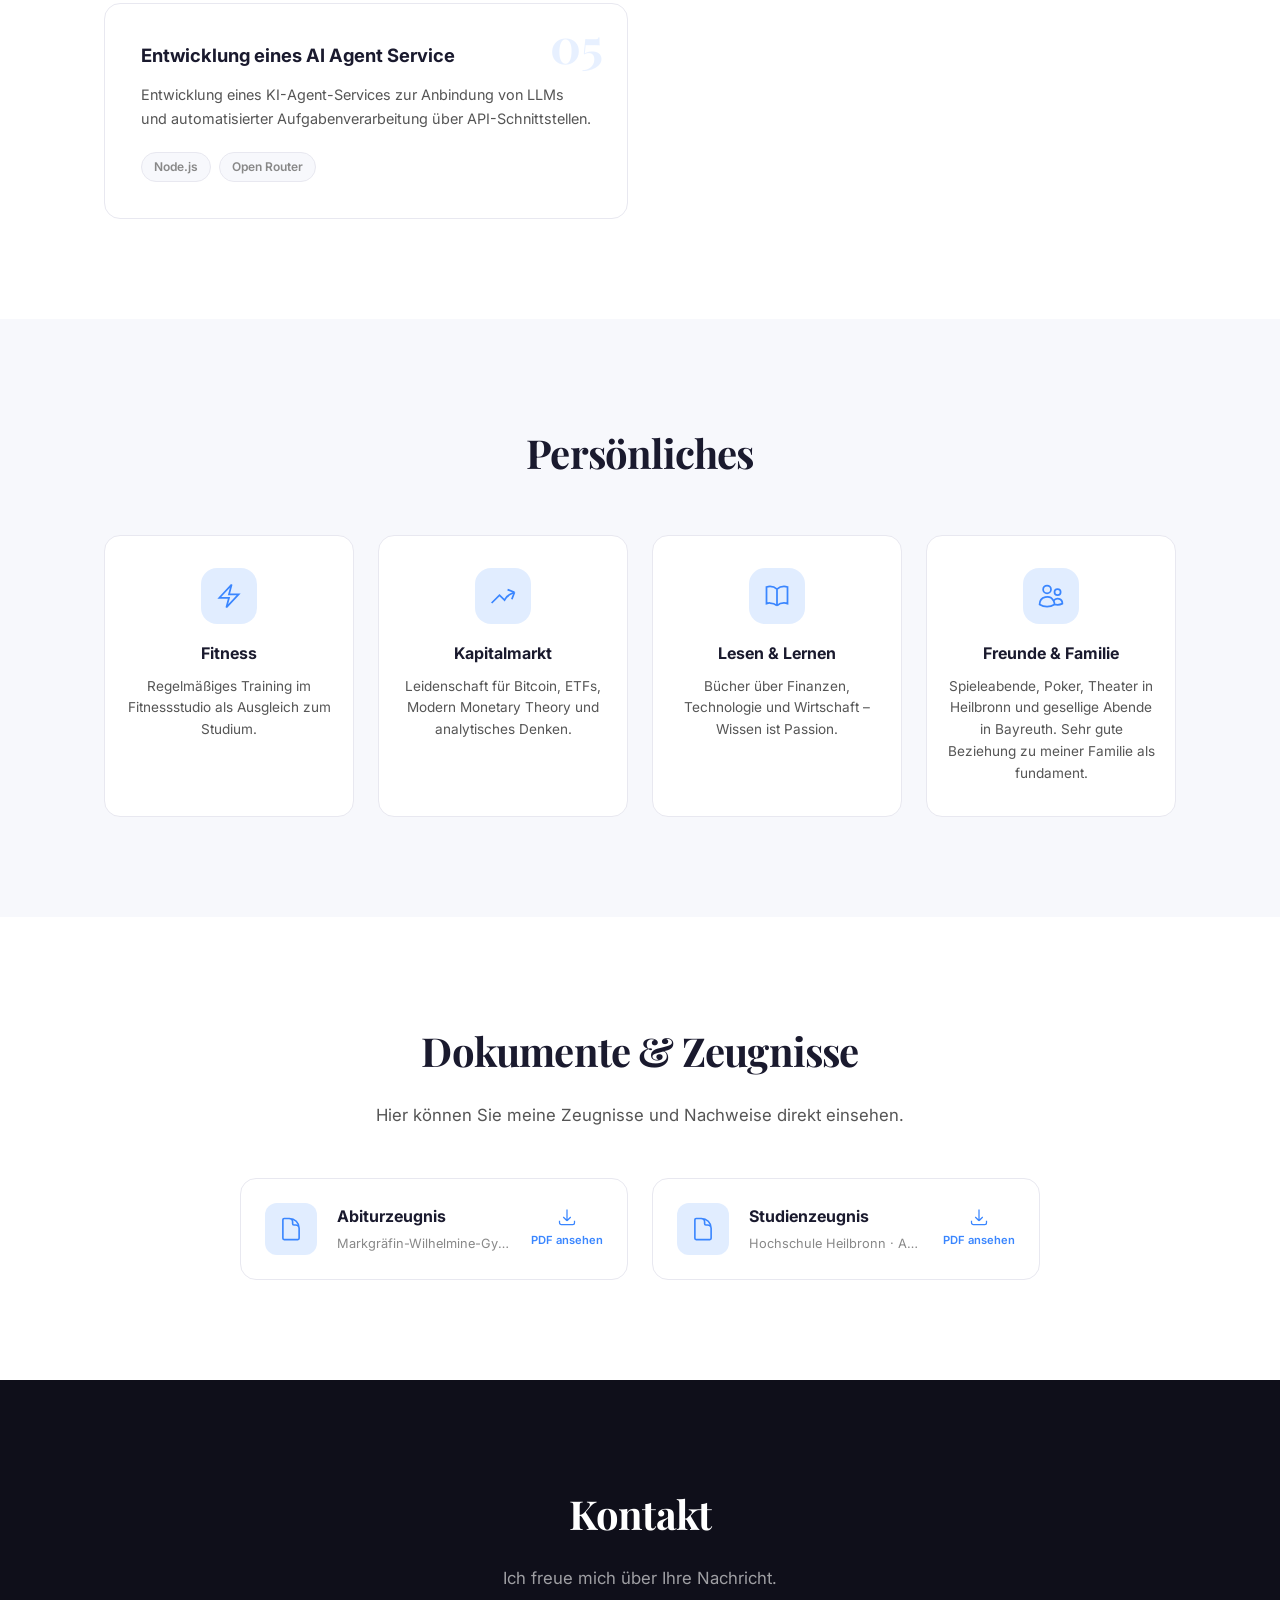
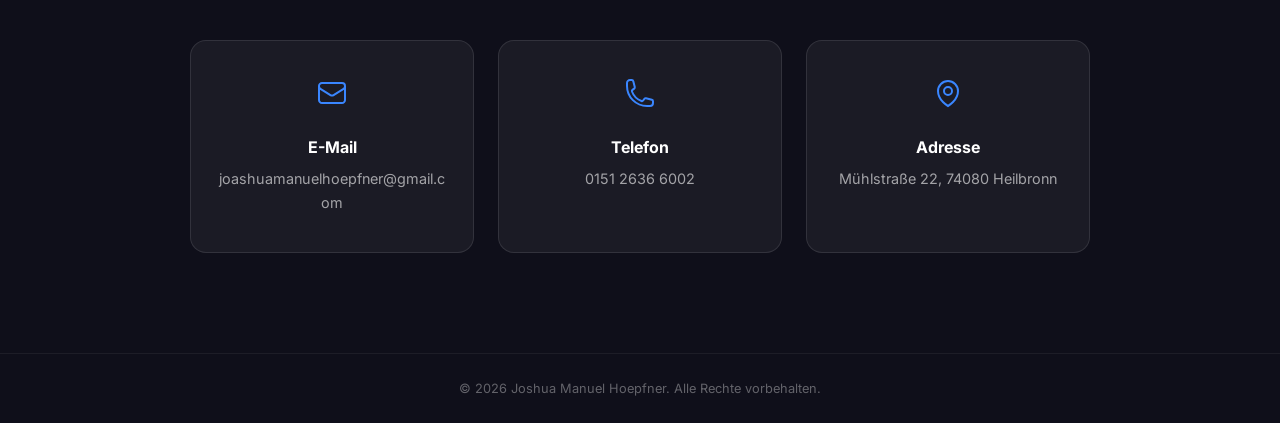
==== commit 8c8897b4: "Postleitzahl 74080 zur Adresse ergänzt Made-with: Cursor" ====
--- a/index.html
+++ b/index.html
@@ -442,7 +442,7 @@
                 <div class="contact-card">
                     <svg viewBox="0 0 24 24" fill="none" stroke="currentColor" stroke-width="1.5"><path d="M15 10.5a3 3 0 11-6 0 3 3 0 016 0z"/><path d="M19.5 10.5c0 7.142-7.5 11.25-7.5 11.25S4.5 17.642 4.5 10.5a7.5 7.5 0 1115 0z"/></svg>
                     <h3>Adresse</h3>
-                    <p>Mühlstraße 22, Heilbronn</p>
+                    <p>Mühlstraße 22, 74080 Heilbronn</p>
                 </div>
 
             </div>
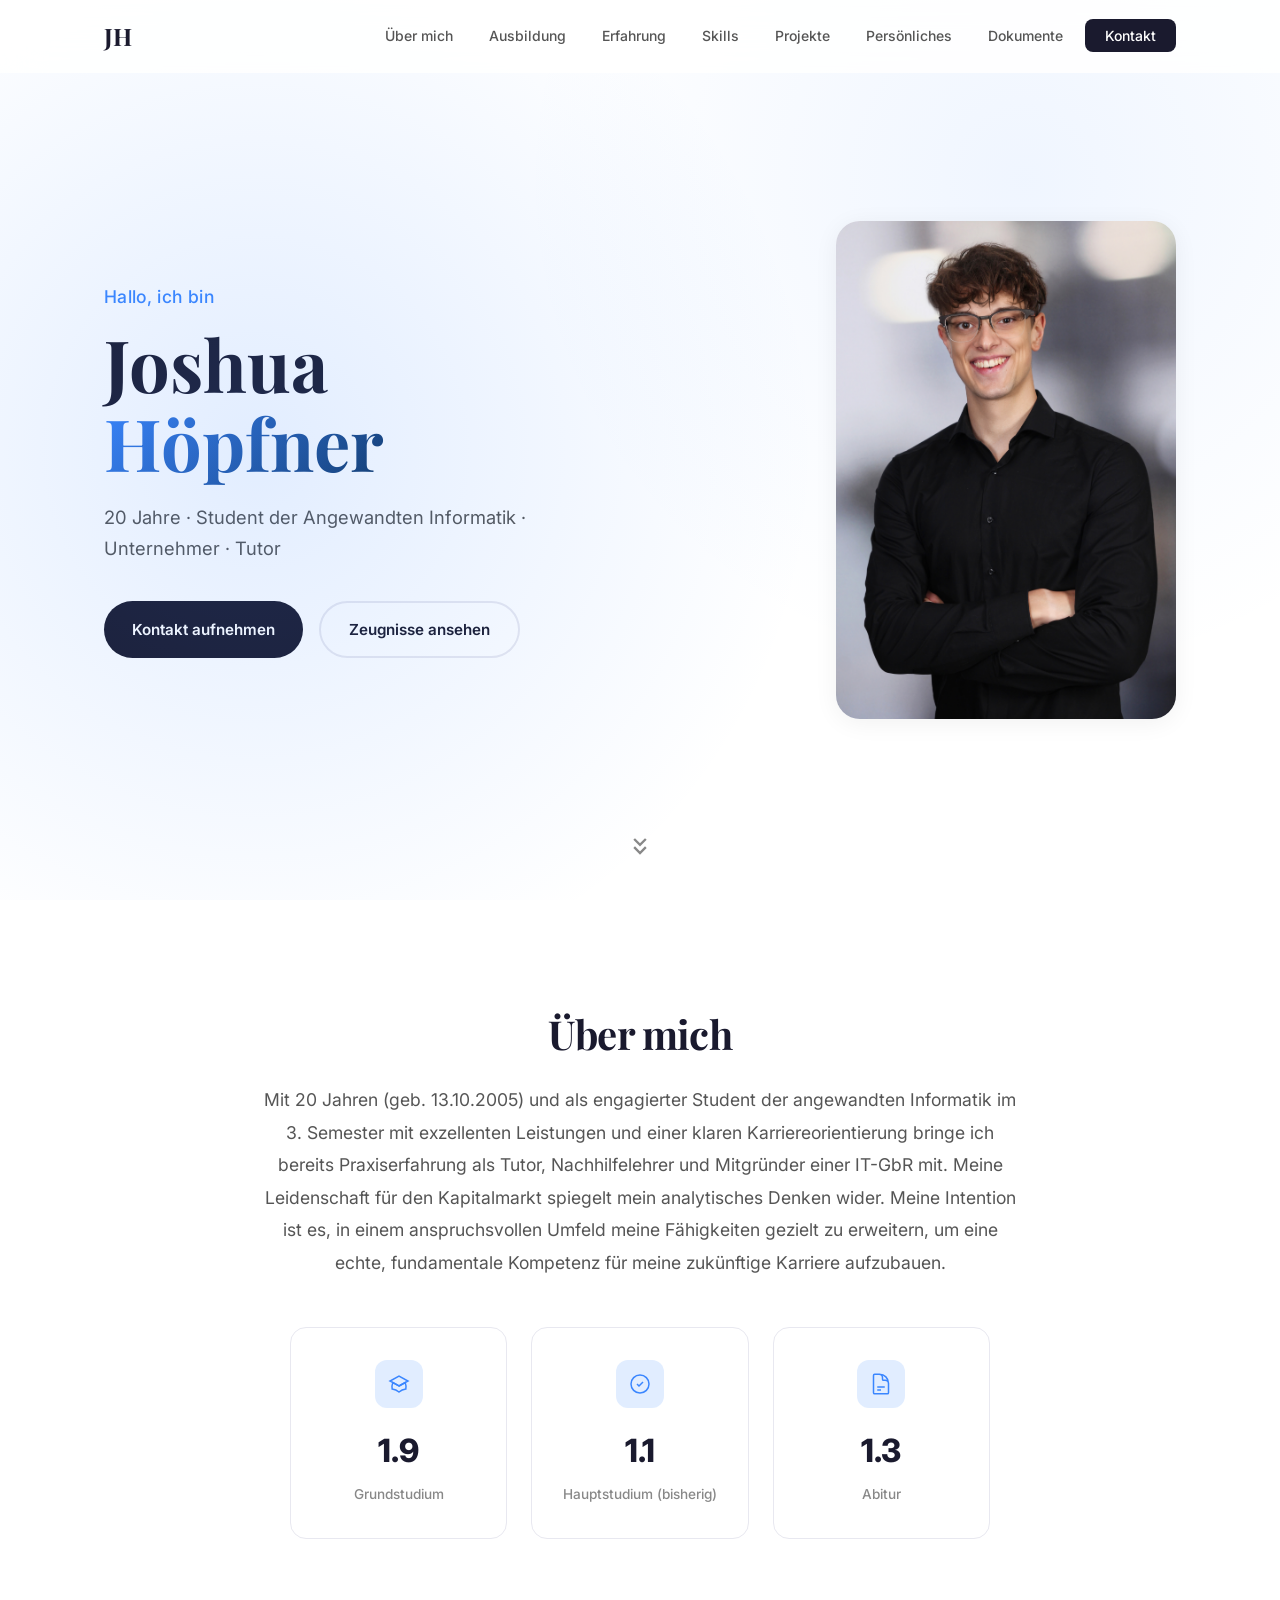
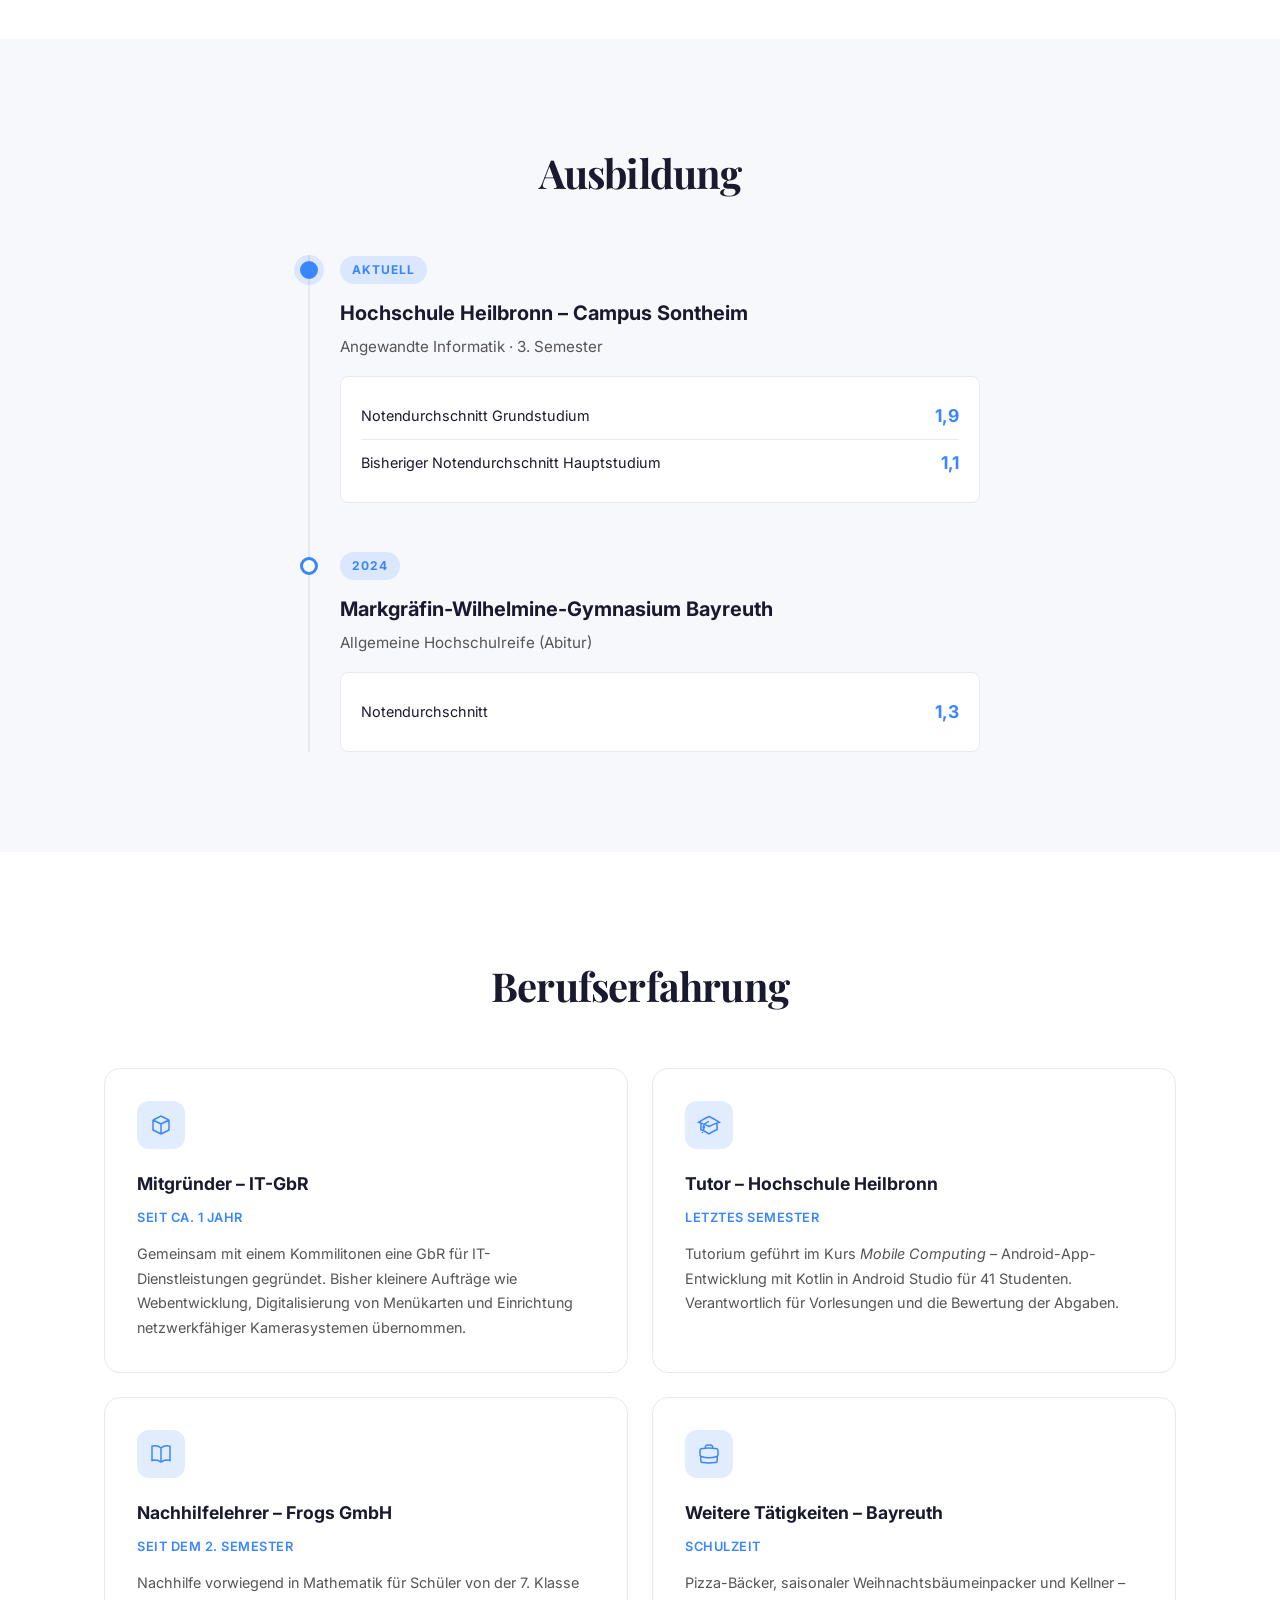
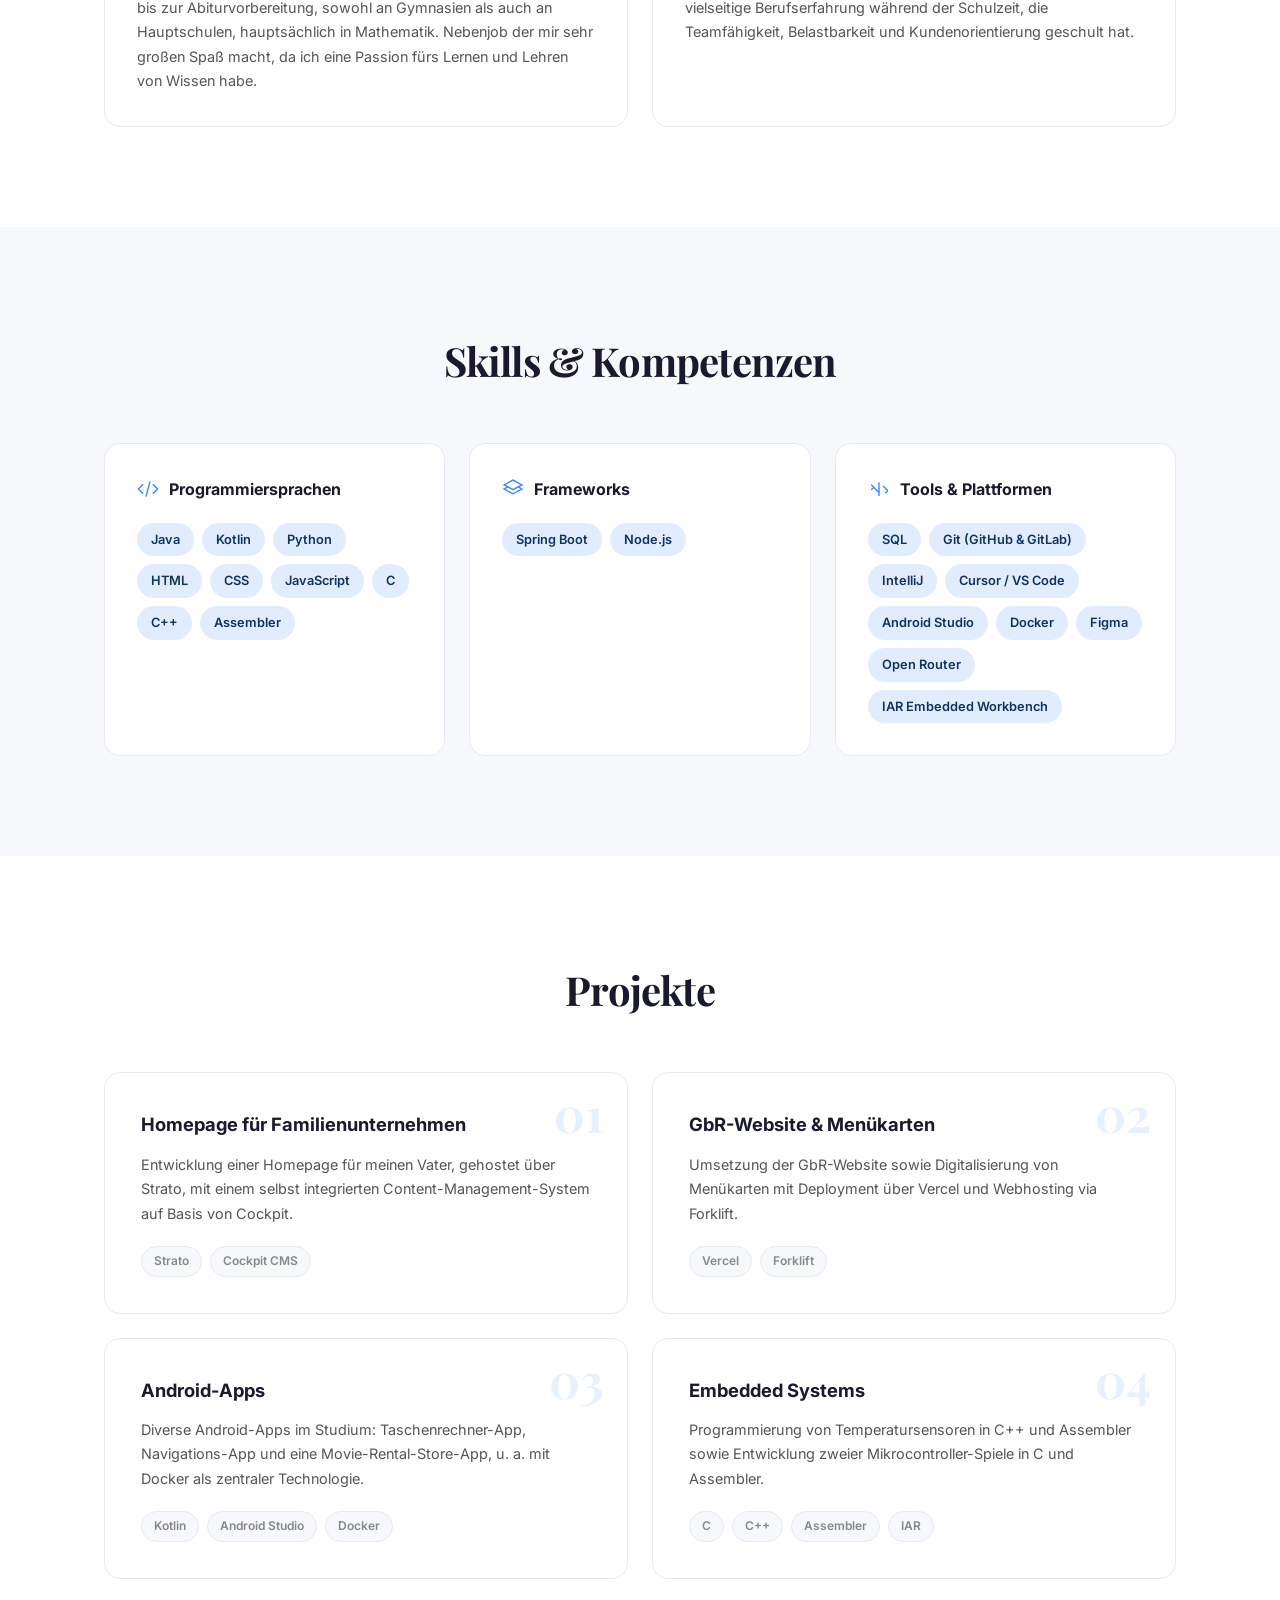
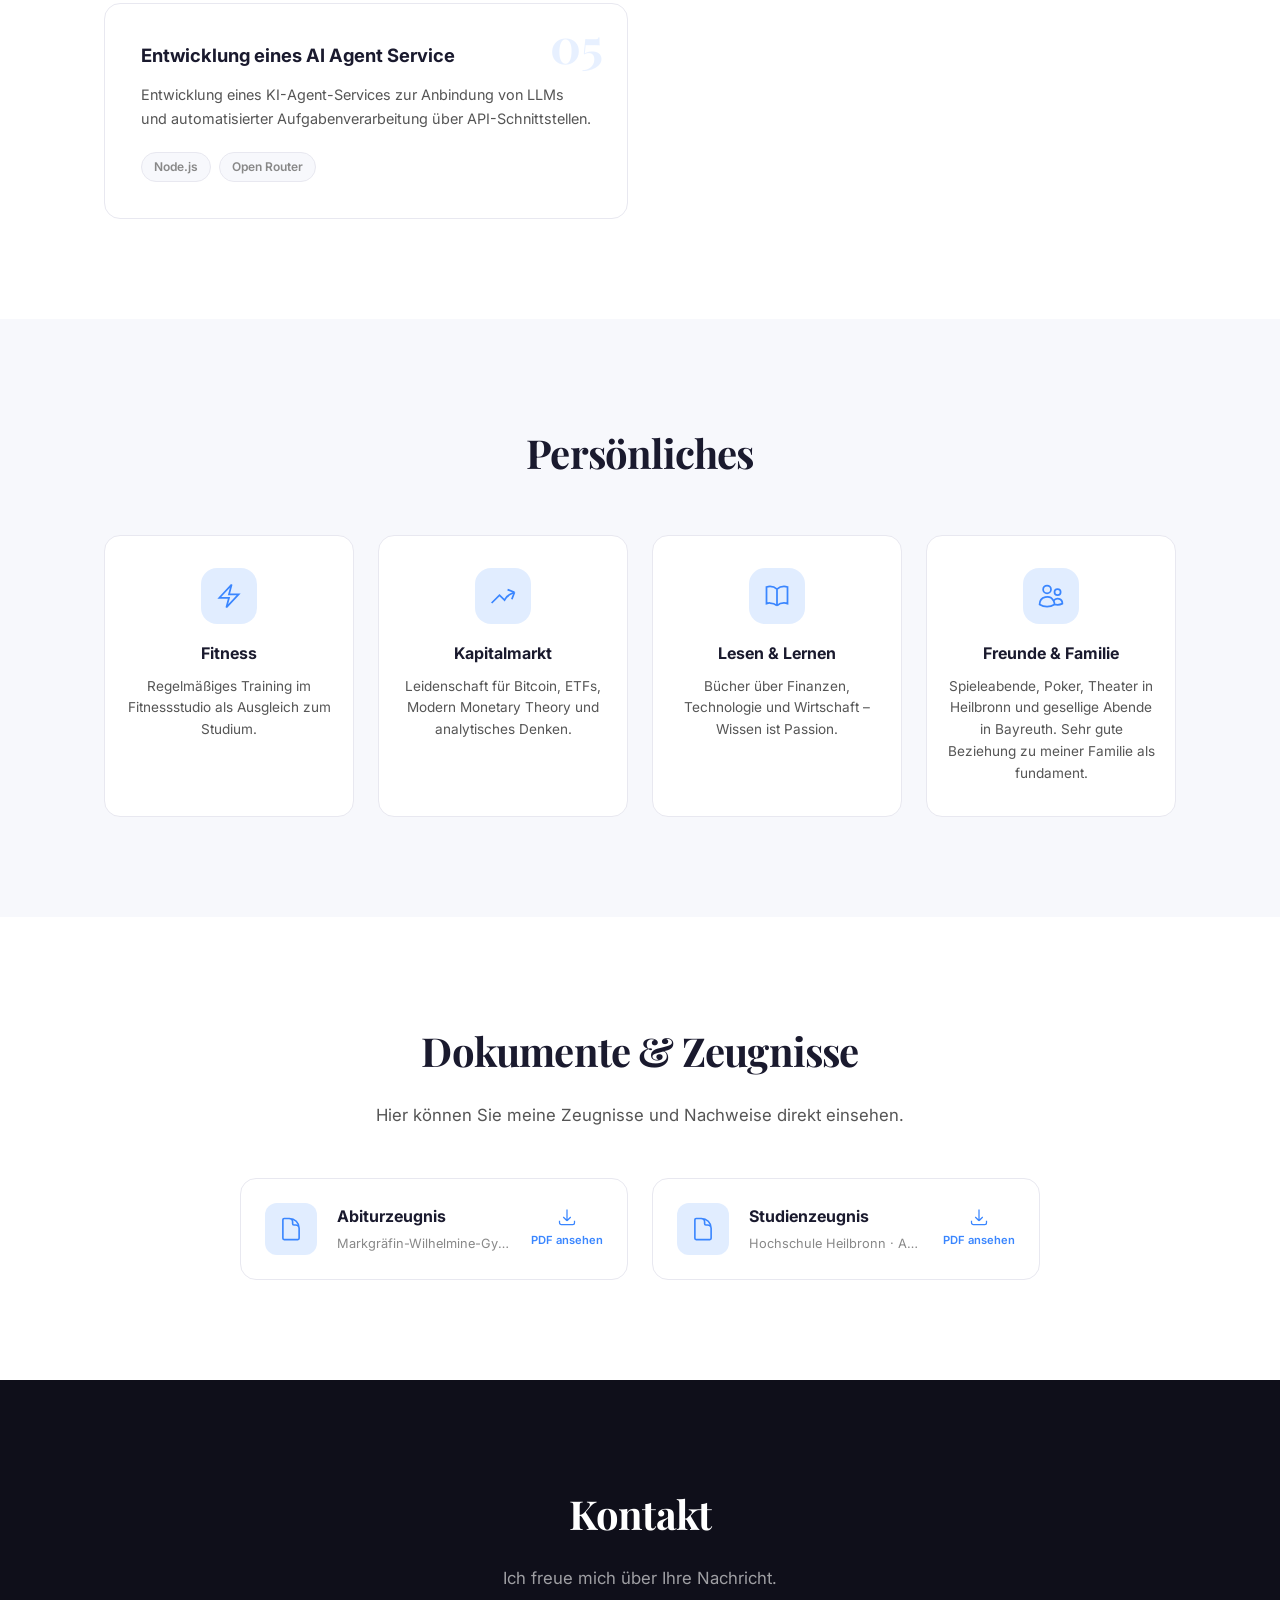
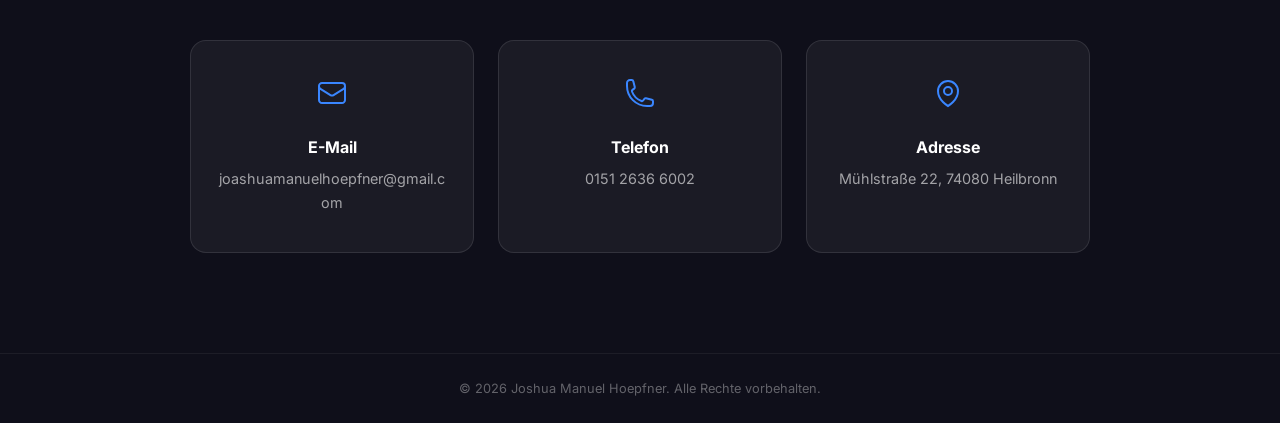
==== commit c59a87de: "CV: Python unter Programmiersprachen ergänzen Made-with: Cursor" ====
--- a/index.html
+++ b/index.html
@@ -226,6 +226,7 @@
                     <div class="skill-tags">
                         <span class="skill-tag">Java</span>
                         <span class="skill-tag">Kotlin</span>
+                        <span class="skill-tag">Python</span>
                         <span class="skill-tag">HTML</span>
                         <span class="skill-tag">CSS</span>
                         <span class="skill-tag">JavaScript</span>
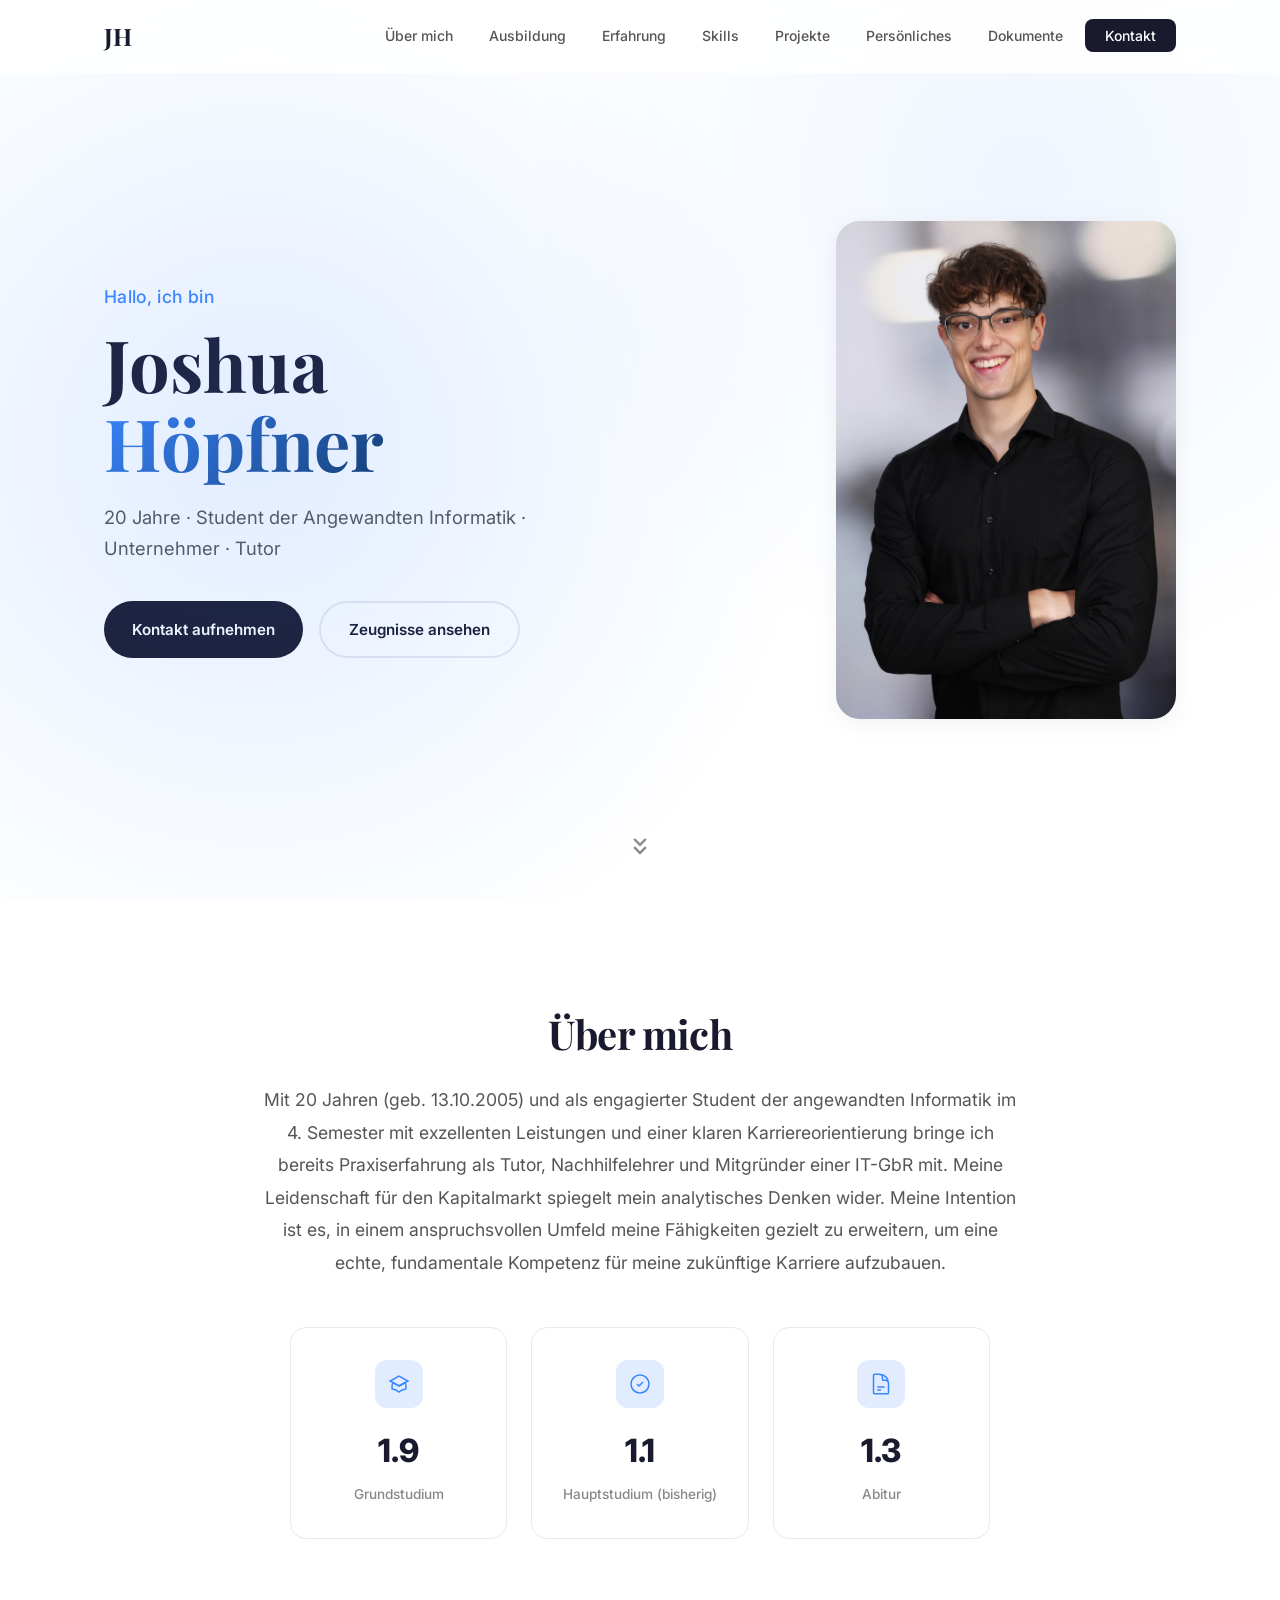
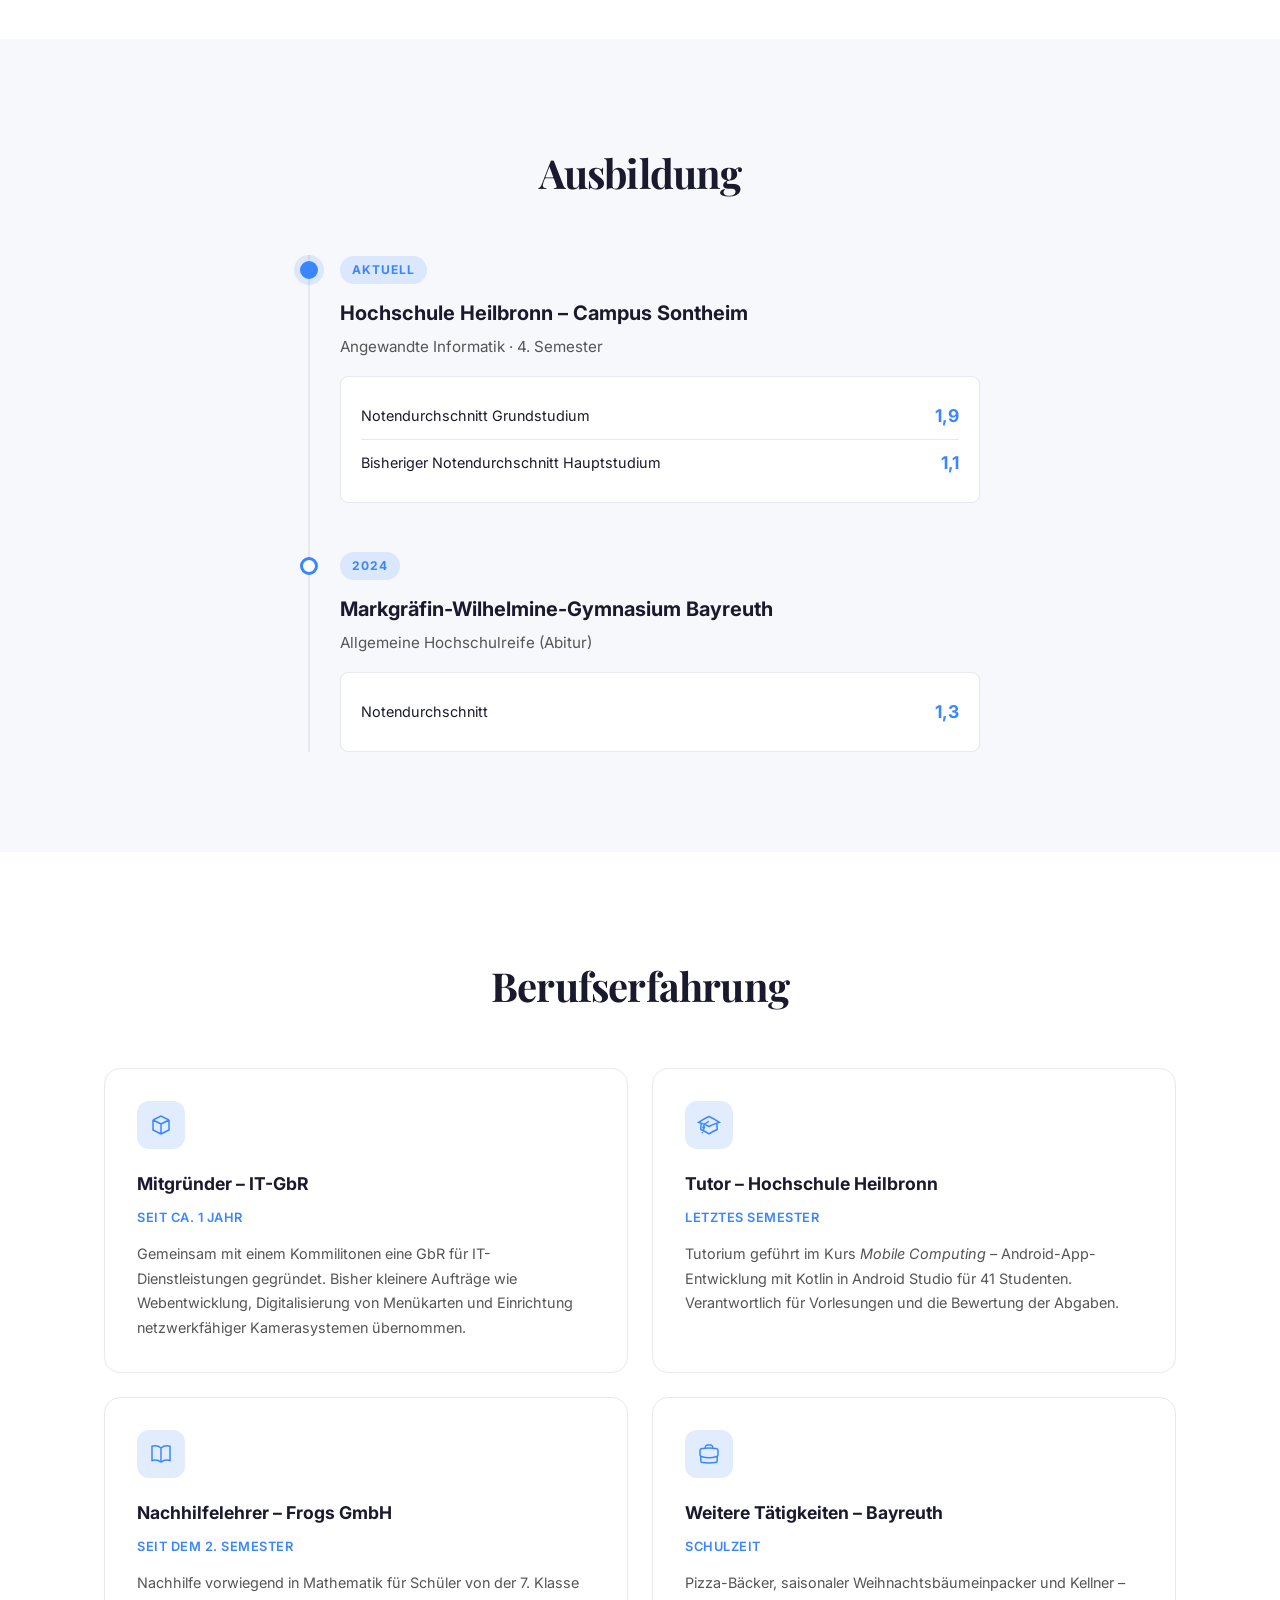
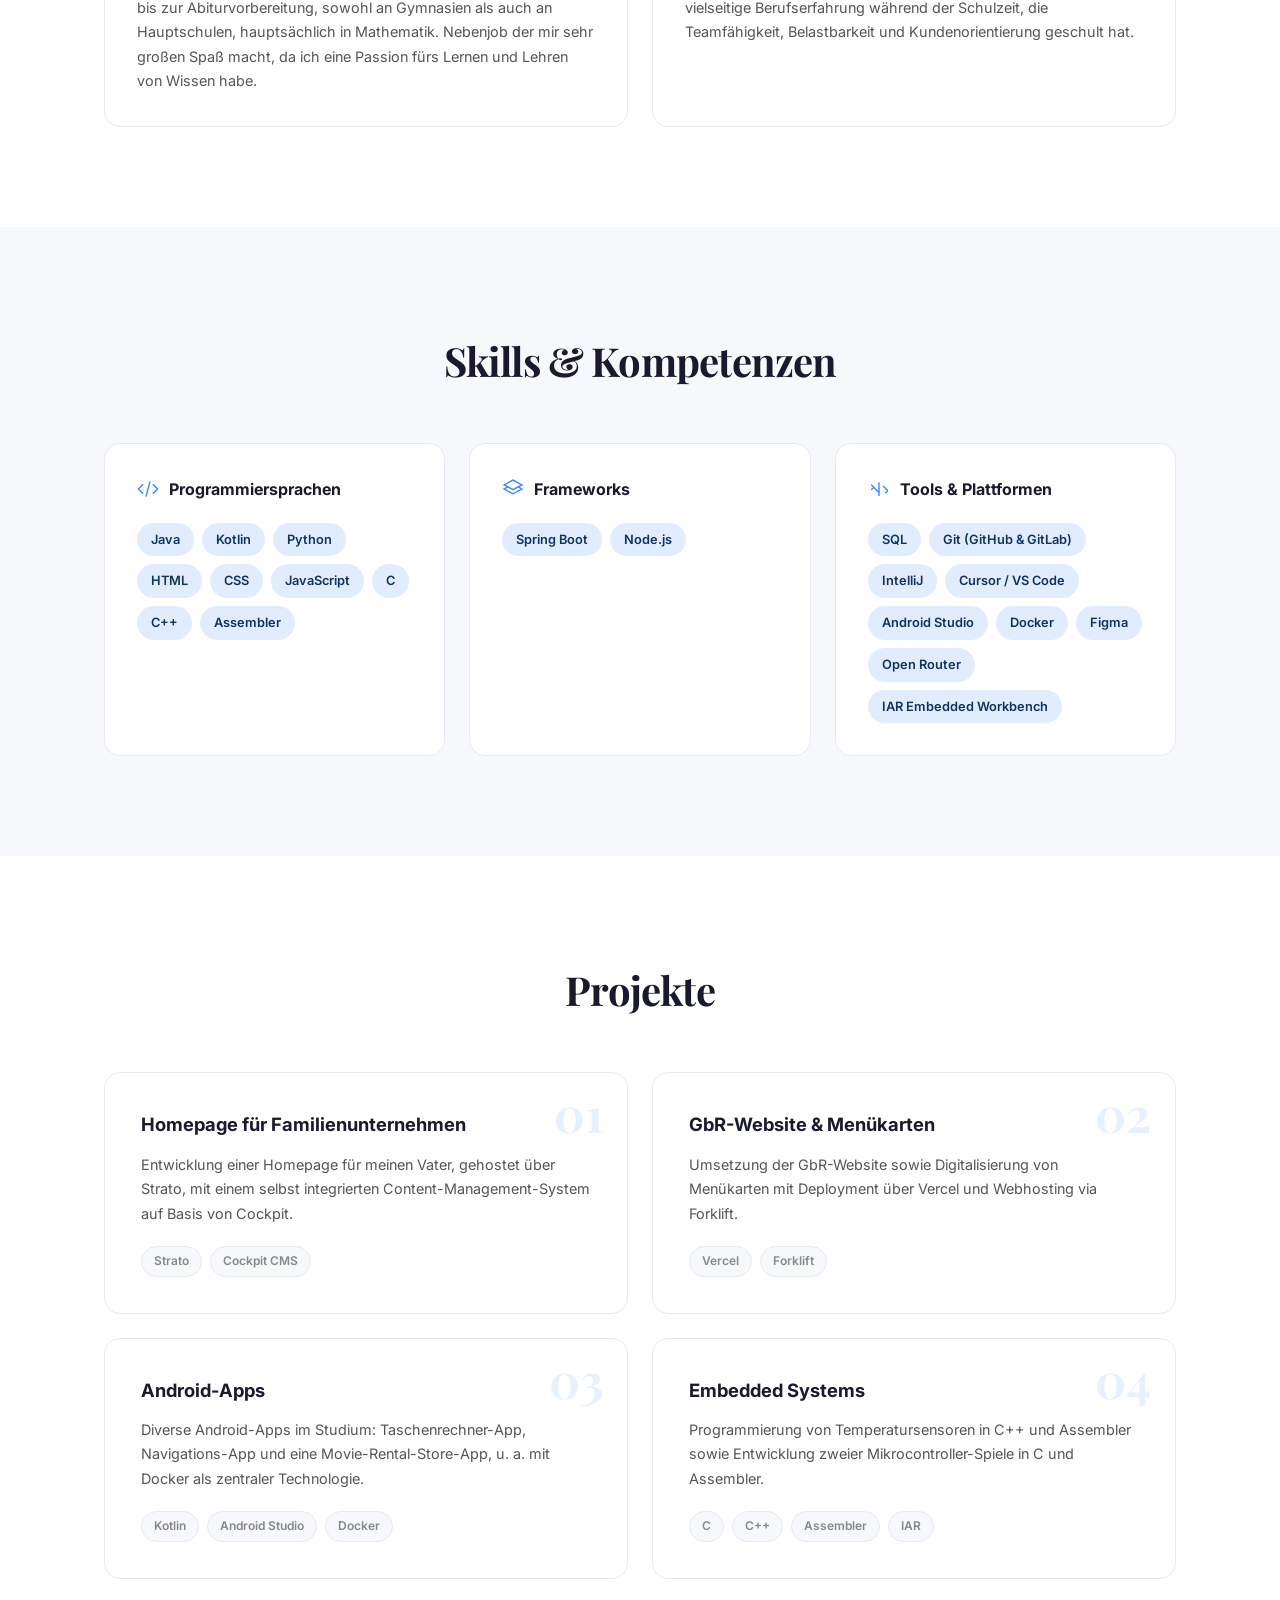
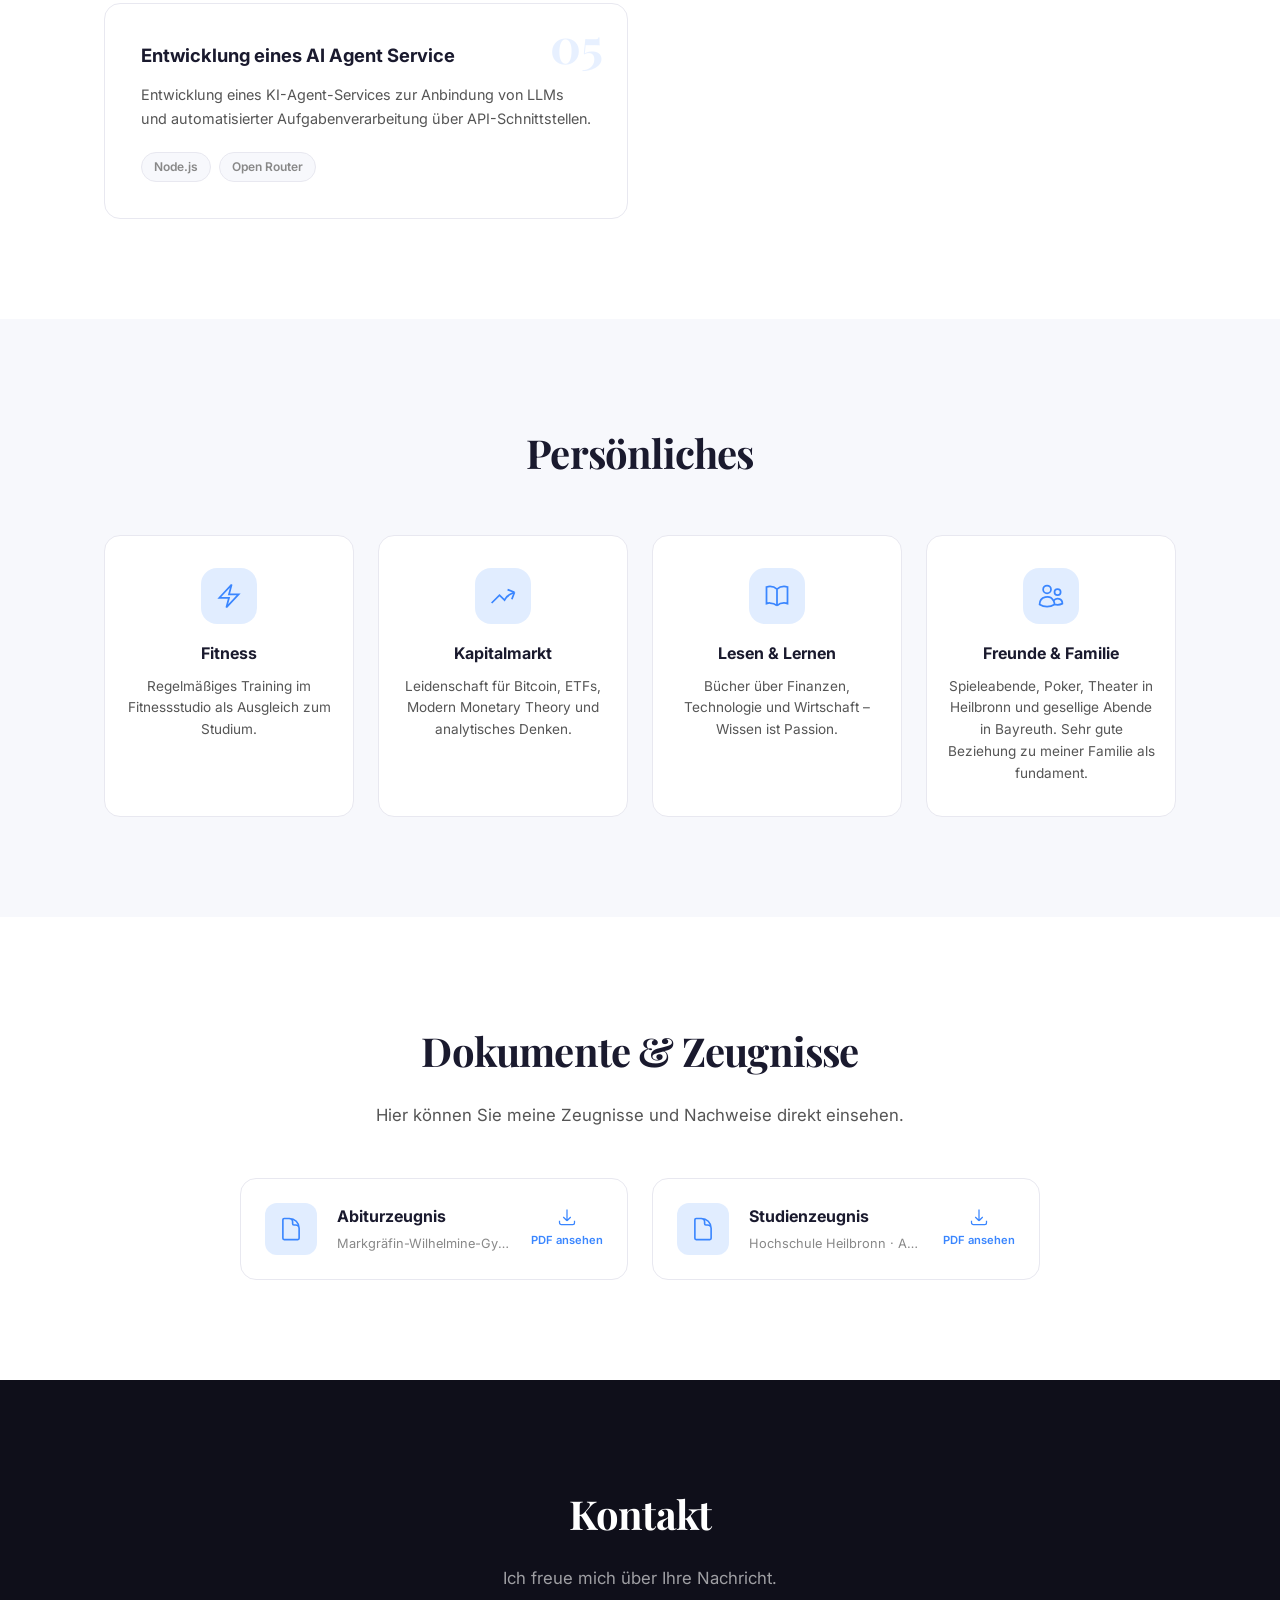
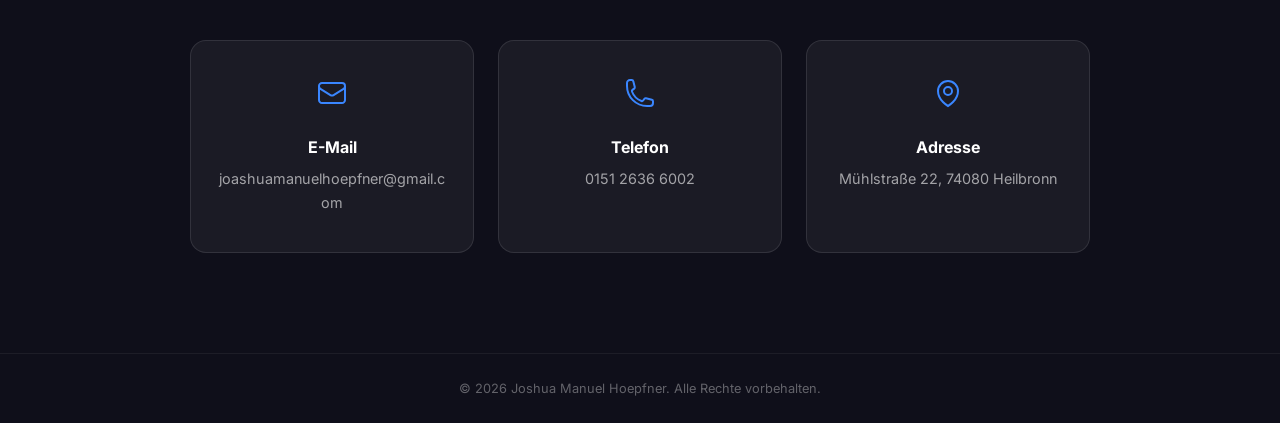
==== commit 56690a91: "CV: Studiensemester von 3. auf 4. Semester aktualisieren Made-with: Cursor" ====
--- a/index.html
+++ b/index.html
@@ -67,7 +67,7 @@
             <h2 class="section-title fade-in">Über mich</h2>
             <div class="about-content fade-in">
                 <p>
-                    Mit 20&nbsp;Jahren (geb. 13.10.2005) und als engagierter Student der angewandten Informatik im 3.&nbsp;Semester
+                    Mit 20&nbsp;Jahren (geb. 13.10.2005) und als engagierter Student der angewandten Informatik im 4.&nbsp;Semester
                     mit exzellenten Leistungen und einer klaren Karriereorientierung bringe ich bereits Praxiserfahrung
                     als Tutor, Nachhilfelehrer und Mitgründer einer IT-GbR mit. Meine Leidenschaft für den Kapitalmarkt spiegelt mein analytisches
                     Denken wider. Meine Intention ist es, in einem anspruchsvollen Umfeld meine Fähigkeiten gezielt
@@ -110,7 +110,7 @@
                     <div class="timeline-content">
                         <div class="timeline-badge">Aktuell</div>
                         <h3>Hochschule Heilbronn – Campus Sontheim</h3>
-                        <p class="timeline-subtitle">Angewandte Informatik &middot; 3.&nbsp;Semester</p>
+                        <p class="timeline-subtitle">Angewandte Informatik &middot; 4.&nbsp;Semester</p>
                         <div class="timeline-details">
                             <div class="grade-row">
                                 <span>Notendurchschnitt Grundstudium</span>
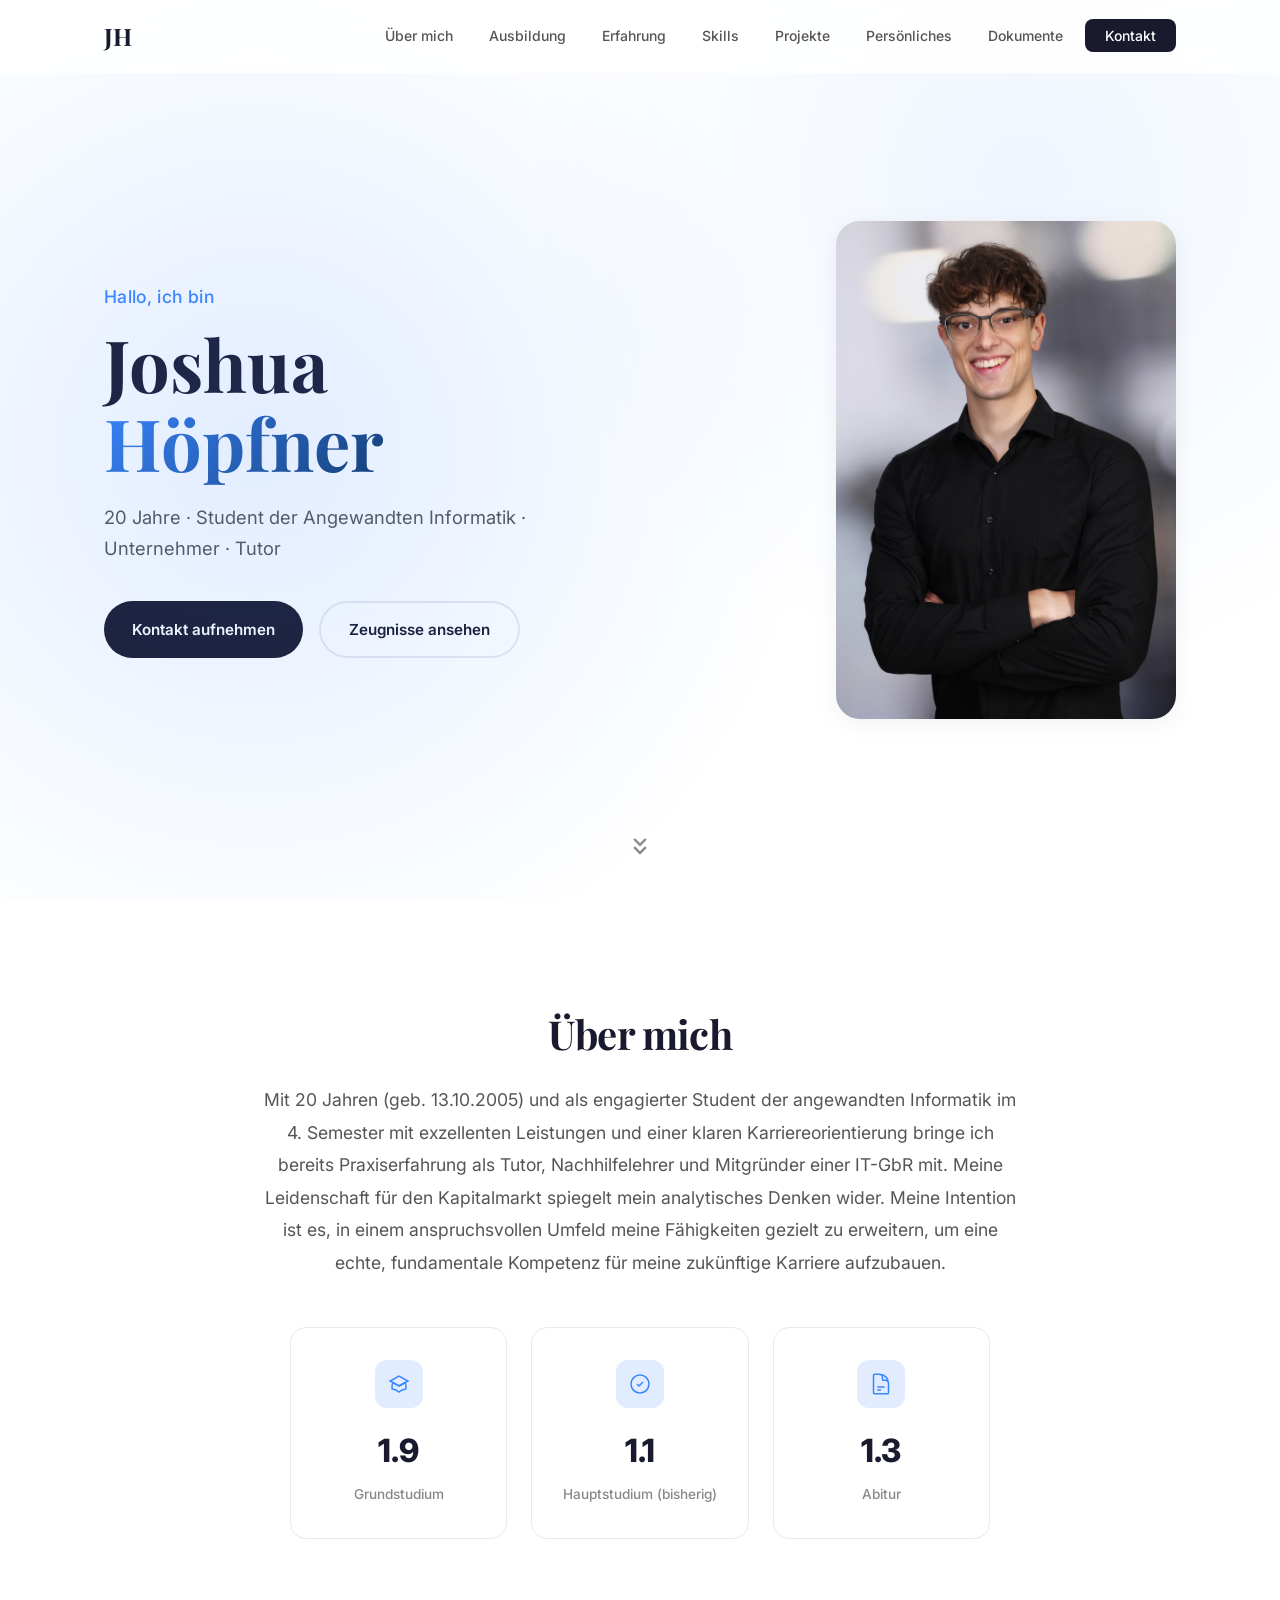
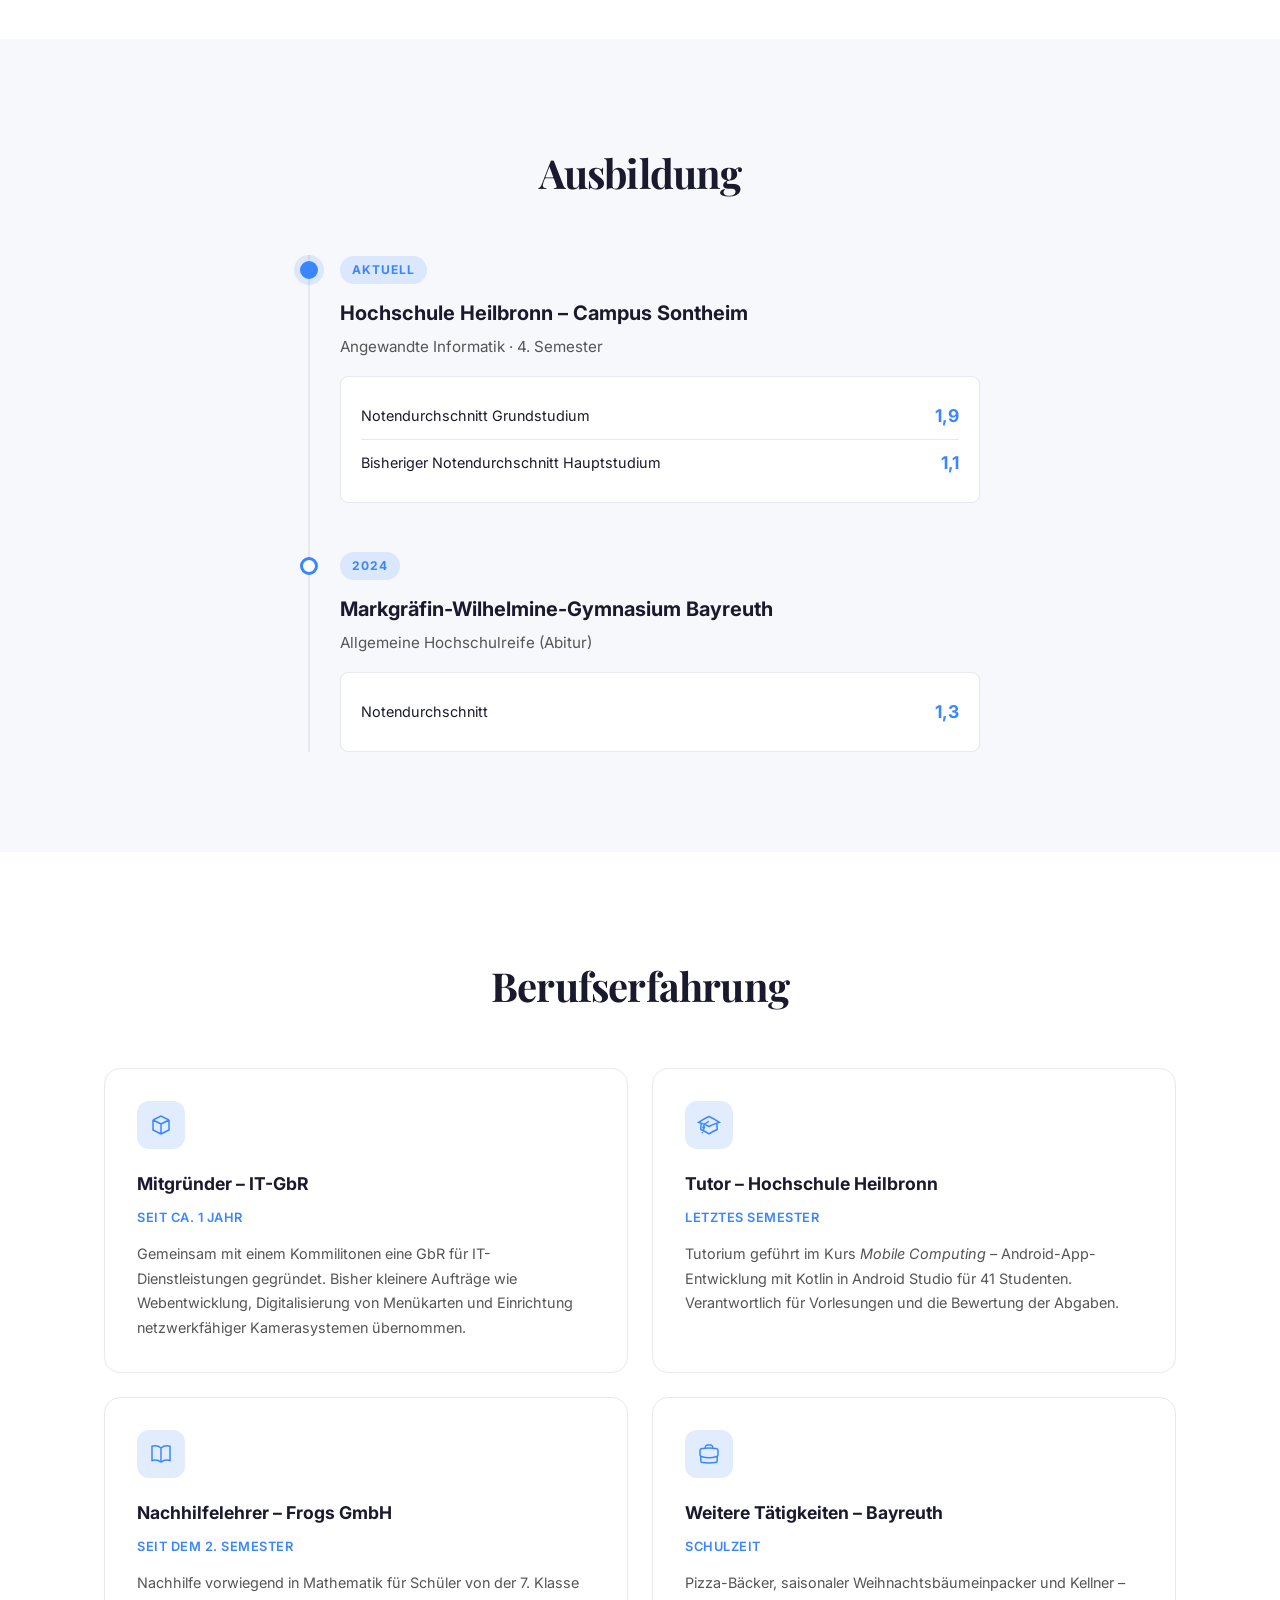
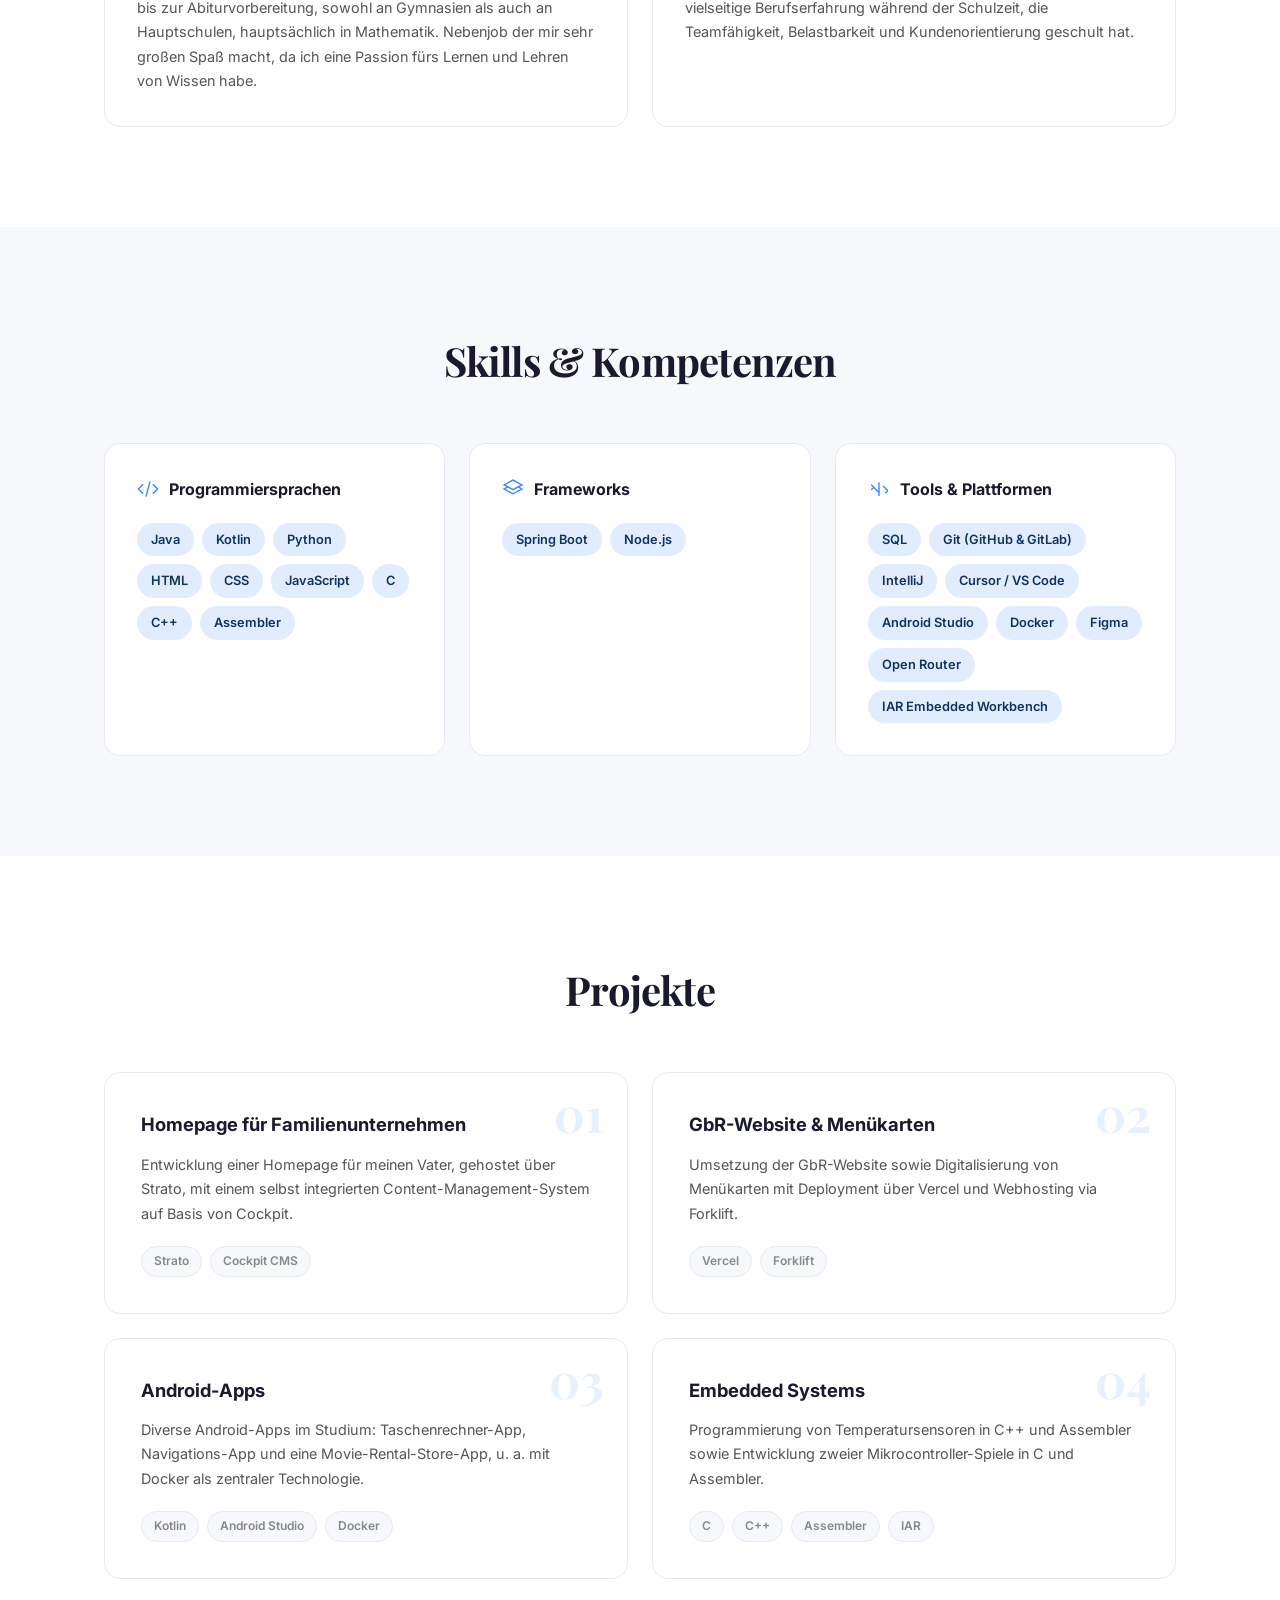
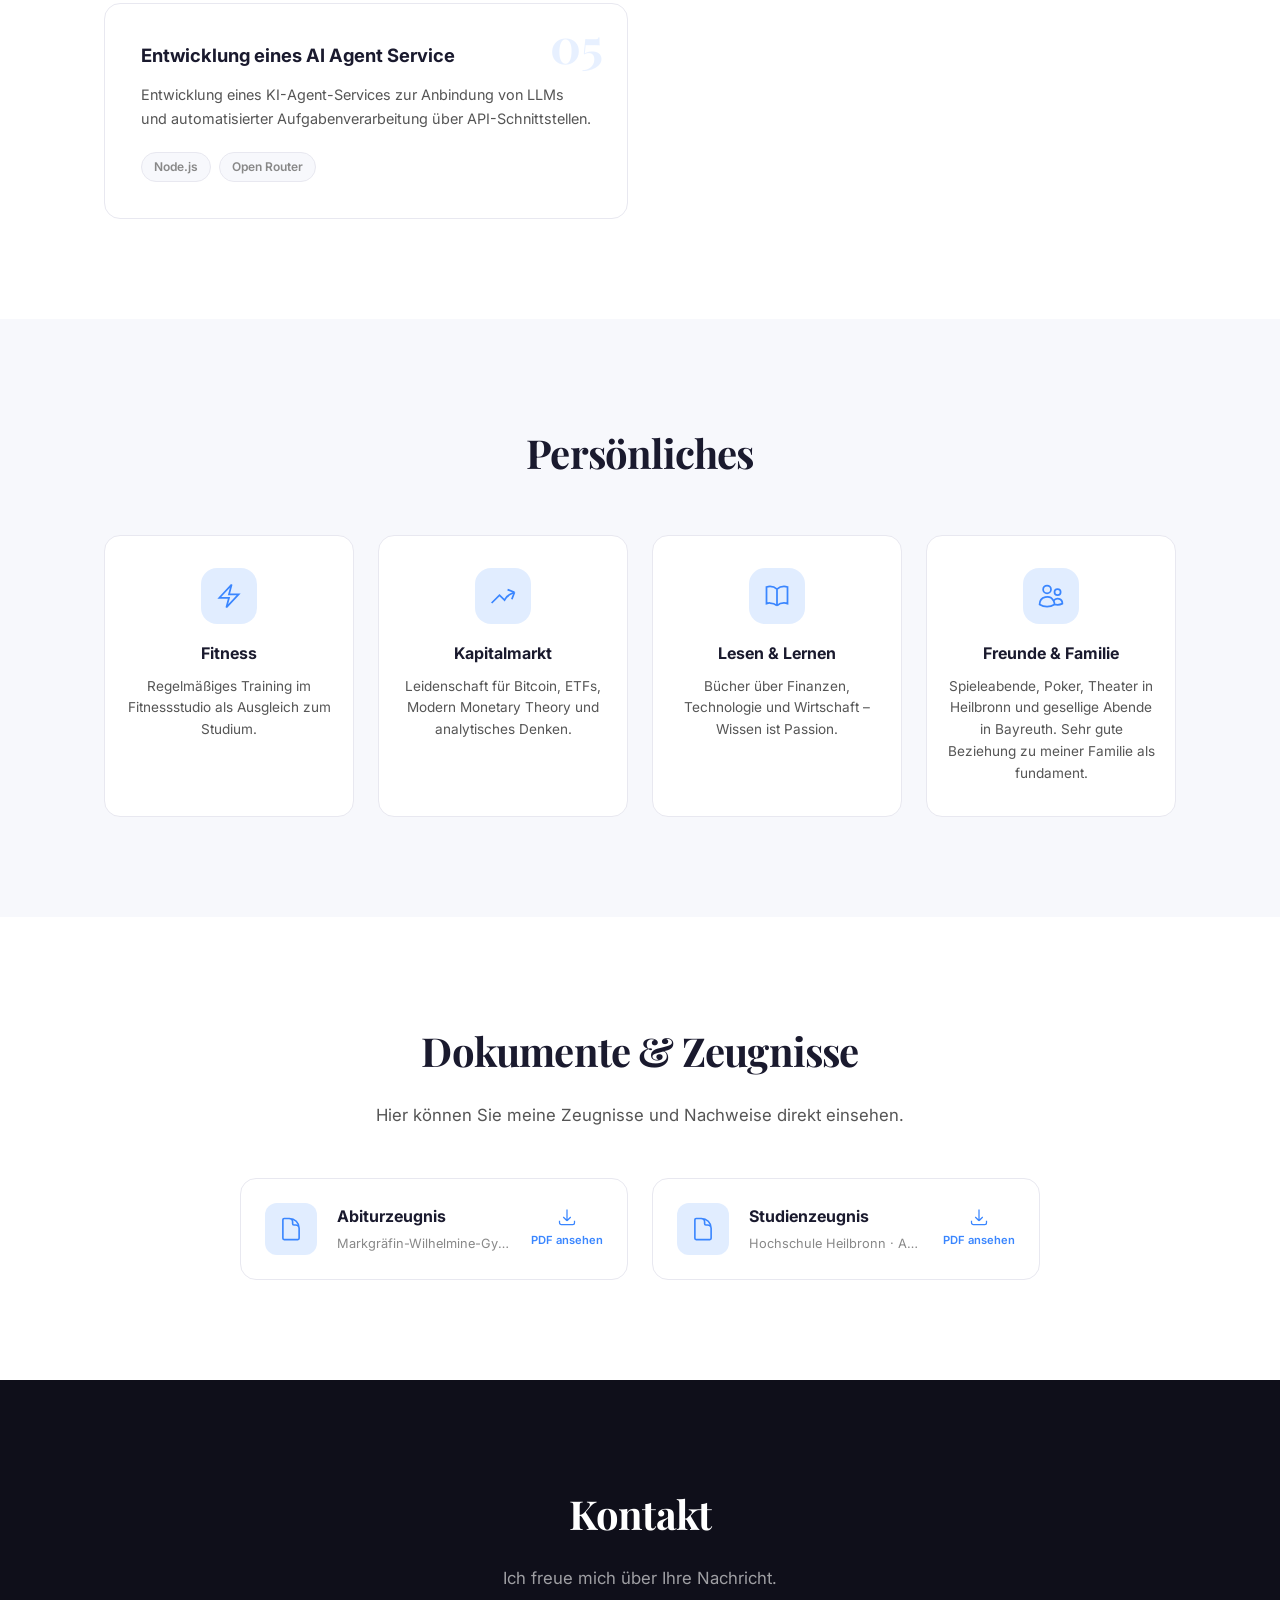
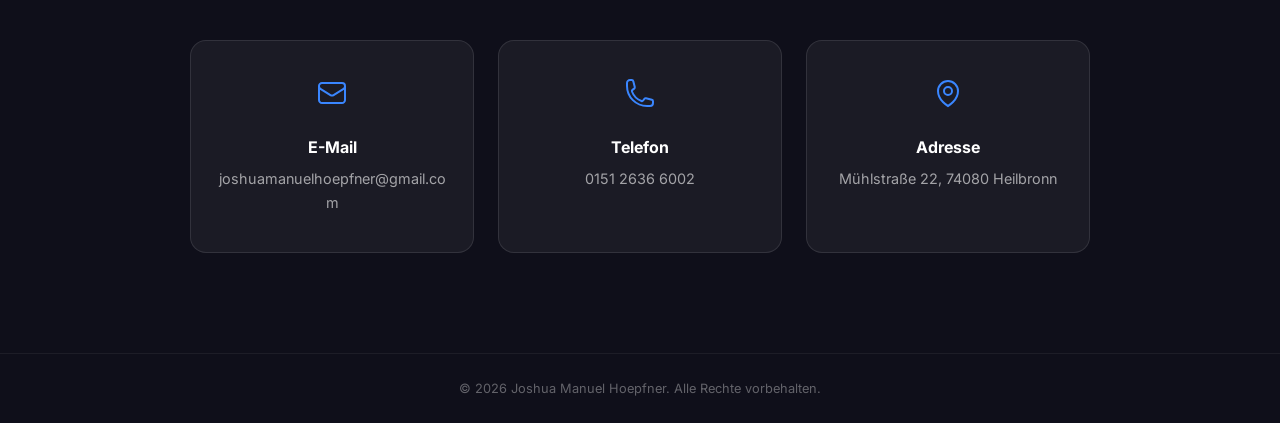
==== commit 8e9540ed: "Kontakt: E-Mail-Adresse korrigieren (joshuamanuelhoepfner@gmail.com). Co-authored-by: Cursor <cursor" ====
--- a/index.html
+++ b/index.html
@@ -428,10 +428,10 @@
             <p class="section-subtitle fade-in light">Ich freue mich über Ihre Nachricht.</p>
             <div class="contact-grid fade-in">
 
-                <a href="mailto:joashuamanuelhoepfner@gmail.com" class="contact-card">
+                <a href="mailto:joshuamanuelhoepfner@gmail.com" class="contact-card">
                     <svg viewBox="0 0 24 24" fill="none" stroke="currentColor" stroke-width="1.5"><path d="M21.75 6.75v10.5a2.25 2.25 0 01-2.25 2.25h-15a2.25 2.25 0 01-2.25-2.25V6.75m19.5 0A2.25 2.25 0 0019.5 4.5h-15a2.25 2.25 0 00-2.25 2.25m19.5 0v.243a2.25 2.25 0 01-1.07 1.916l-7.5 4.615a2.25 2.25 0 01-2.36 0L3.32 8.91a2.25 2.25 0 01-1.07-1.916V6.75"/></svg>
                     <h3>E-Mail</h3>
-                    <p>joashuamanuelhoepfner@gmail.com</p>
+                    <p>joshuamanuelhoepfner@gmail.com</p>
                 </a>
 
                 <a href="tel:+4915126366002" class="contact-card">
